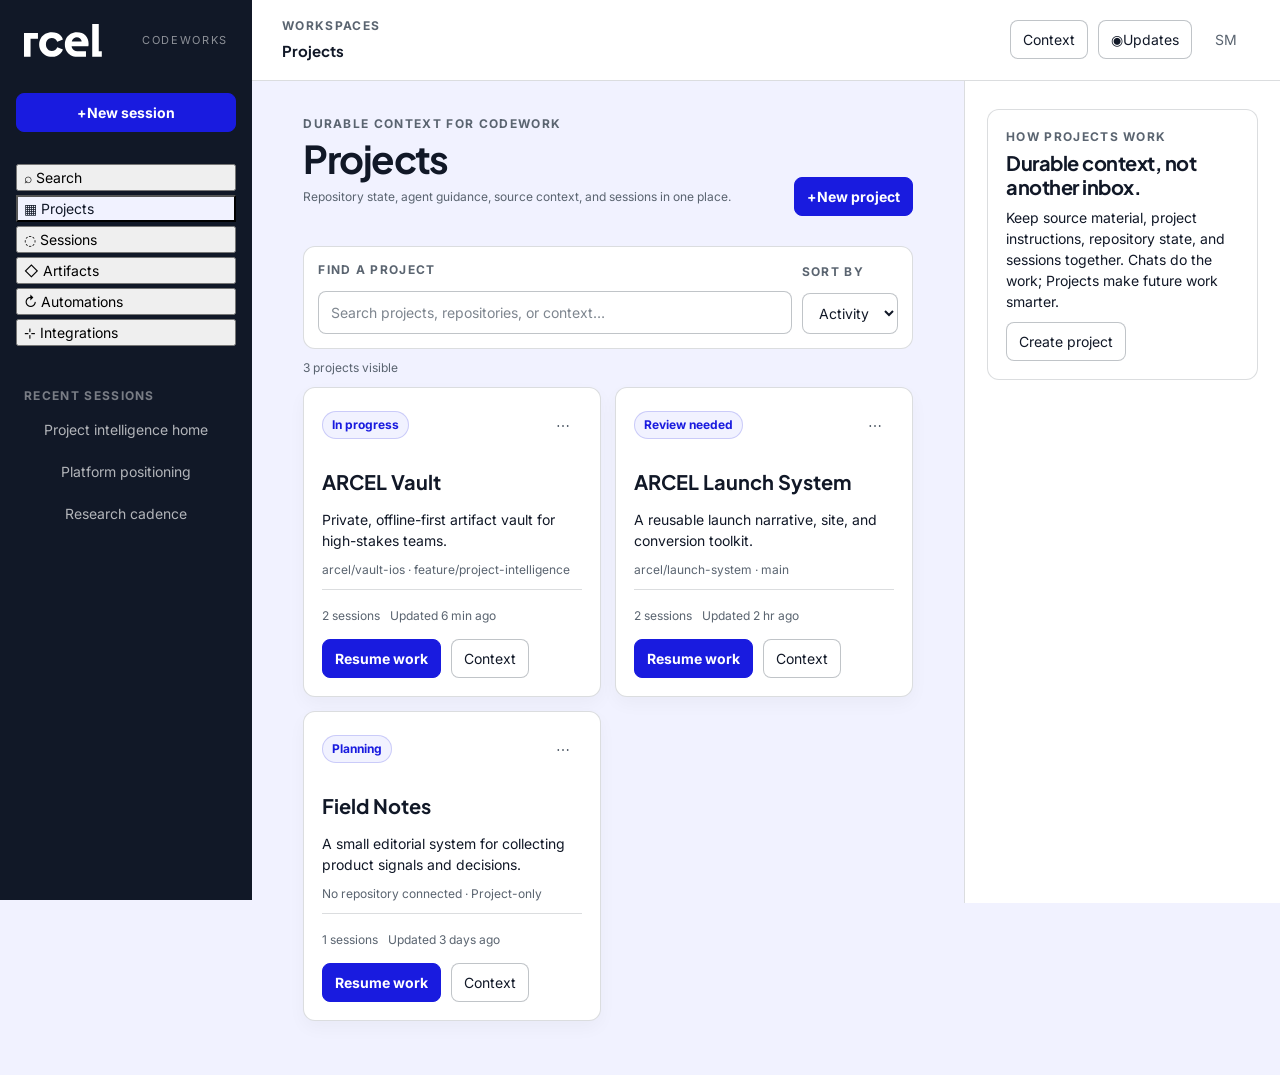
==== index.html @ c52055d6 "Build ARCEL Codeworks workspace prototype" ====
<!doctype html>
<html lang="en">
  <head>
    <meta charset="UTF-8" />
    <meta name="viewport" content="width=device-width, initial-scale=1.0" />
    <meta name="theme-color" content="#F1F2FF" />
    <title>ARCEL Codeworks</title>
    <link rel="stylesheet" href="./styles.css" />
  </head>
  <body>
    <main id="app"></main>
    <script src="./app.js"></script>
  </body>
</html>
---- styles.css ----
@font-face {
  font-family: "Plus Jakarta Sans";
  src: url("./assets/PlusJakartaSans-Variable.ttf") format("truetype");
  font-style: normal;
  font-weight: 200 800;
  font-display: swap;
}

@font-face {
  font-family: Inter;
  src: url("./assets/Inter-Variable.ttf") format("truetype");
  font-style: normal;
  font-weight: 100 900;
  font-display: swap;
}

:root {
  --indigo: #191BDF;
  --ink: #111827;
  --slate: #5A6470;
  --wash: #F1F2FF;
  --white: #FFFFFF;
  --line: rgba(90, 100, 112, 0.22);
  --line-strong: rgba(90, 100, 112, 0.38);
  --radius-sm: 8px;
  --radius-md: 12px;
  --radius-lg: 16px;
  --sidebar-width: 252px;
  --rail-width: 316px;
}

* { box-sizing: border-box; }

html { min-width: 320px; background: var(--wash); }

body {
  margin: 0;
  min-width: 320px;
  background: var(--wash);
  color: var(--ink);
  font-family: Inter, sans-serif;
  font-size: 14px;
  line-height: 1.5;
  -webkit-font-smoothing: antialiased;
}

button, input, select, textarea { font: inherit; }
button { cursor: pointer; }
button:disabled { cursor: wait; opacity: 0.62; }
[hidden] { display: none !important; }

h1, h2, h3, strong { font-family: "Plus Jakarta Sans", sans-serif; }
h1, h2, h3, p { margin-top: 0; }
h1 { margin-bottom: 8px; font-size: clamp(28px, 3vw, 42px); line-height: 1.1; letter-spacing: -0.04em; }
h2 { margin-bottom: 8px; font-size: 20px; line-height: 1.2; letter-spacing: -0.025em; }
h3 { margin-bottom: 5px; font-size: 15px; line-height: 1.32; letter-spacing: -0.015em; }
p { margin-bottom: 10px; }

.app-shell {
  display: grid;
  grid-template-columns: var(--sidebar-width) minmax(0, 1fr);
  min-height: 100vh;
}

.sidebar {
  position: sticky;
  top: 0;
  align-self: start;
  height: 100vh;
  overflow-y: auto;
  padding: 22px 16px 20px;
  background: var(--ink);
  color: var(--white);
}

.brand-lockup { display: flex; align-items: center; justify-content: space-between; gap: 18px; padding: 2px 8px 22px; }
.arcel-wordmark { width: 78px; height: auto; filter: invert(1); }
.brand-lockup span { color: rgba(255, 255, 255, 0.52); font-size: 11px; letter-spacing: 0.15em; }
.sidebar .muted { color: rgba(255, 255, 255, 0.52); letter-spacing: 0.15em; }
.sidebar .primary { width: 100%; margin-bottom: 18px; }
.sidebar section { margin-top: 27px; }
.sidebar .eyebrow { color: rgba(255, 255, 255, 0.44); padding: 0 8px; }
.sidebar .plain-list { gap: 3px; }
.sidebar .plain-list .ghost { width: 100%; color: rgba(255, 255, 255, 0.68); border-color: transparent; }
.sidebar .plain-list .ghost:hover { color: var(--white); background: rgba(241, 242, 255, 0.1); }

.workspace {
  display: grid;
  grid-template-rows: auto 1fr;
  min-width: 0;
  min-height: 100vh;
  background: var(--wash);
}

.topbar {
  display: flex;
  align-items: center;
  justify-content: space-between;
  gap: 18px;
  min-height: 78px;
  padding: 17px 30px;
  border-bottom: 1px solid var(--line);
  background: var(--white);
}

.topbar strong { display: block; font-size: 15px; }
.topbar .row:last-child { flex-wrap: wrap; justify-content: flex-end; }

.workspace-grid {
  display: grid;
  grid-template-columns: minmax(0, 1fr) var(--rail-width);
  min-width: 0;
  align-items: start;
}

.page-main {
  min-width: 0;
  padding: 34px clamp(20px, 4vw, 54px) 54px;
}

.page-main > .split:first-child { margin-bottom: 30px; align-items: flex-end; }
.page-main > .split:first-child .muted { max-width: 570px; }

.stack { display: grid; gap: 14px; }
.row, .toolbar, .tablist, .meta-row, .nav-row { display: flex; gap: 10px; align-items: center; }
.split { display: flex; justify-content: space-between; gap: 18px; align-items: center; }
.grow { flex: 1; min-width: 0; }

.nav-list, .plain-list { margin: 0; padding: 0; list-style: none; }
.nav-list { display: grid; gap: 4px; }
.nav-list button { width: 100%; text-align: left; }
.nav-list button[aria-current="page"] { color: var(--ink); background: var(--wash); }

.toolbar {
  align-items: flex-end;
  margin-bottom: 10px;
  padding: 14px;
  border: 1px solid var(--line);
  border-radius: var(--radius-md);
  background: var(--white);
}
.toolbar label:first-child { min-width: 180px; }

.project-grid { display: grid; grid-template-columns: repeat(auto-fit, minmax(255px, 1fr)); gap: 14px; }
.project-card { display: flex; flex-direction: column; min-height: 260px; }
.project-card h2 { margin: 18px 0 8px; }
.project-card h2 .ghost { padding: 0; border: 0; color: var(--ink); font-family: "Plus Jakarta Sans", sans-serif; font-size: 20px; font-weight: 700; text-align: left; }
.project-card h2 .ghost:hover { color: var(--indigo); }
.project-card > .meta-row { margin-top: auto; padding: 17px 0 14px; border-top: 1px solid var(--line); color: var(--slate); font-size: 12px; }
.project-card > .row { align-items: stretch; }

.project-card, .context-card, .composer, .activity-item, .empty-state {
  padding: 18px;
  border: 1px solid var(--line);
  border-radius: var(--radius-md);
  background: var(--white);
  box-shadow: 0 7px 18px rgba(17, 24, 39, 0.035);
}

.activity-item { box-shadow: none; }
.activity-item > p:last-child { margin-bottom: 0; }
.empty-state { padding: 28px; }

.context-rail {
  position: sticky;
  top: 0;
  align-self: start;
  min-height: calc(100vh - 78px);
  padding: 28px 22px 38px;
  border-left: 1px solid var(--line);
  background: var(--white);
}
.context-rail > .split { margin-bottom: 22px; align-items: flex-start; }
.context-rail h2 { max-width: 220px; }
.context-card { box-shadow: none; }
.context-card p:last-child { margin-bottom: 0; }
.context-card strong { overflow-wrap: anywhere; }

.composer {
  position: sticky;
  bottom: 18px;
  z-index: 2;
  margin-top: 20px;
  padding: 18px;
  border-color: rgba(25, 27, 223, 0.24);
  box-shadow: 0 13px 28px rgba(17, 24, 39, 0.09);
}
.composer > .split:first-child { align-items: flex-start; }
.composer textarea { min-height: 92px; }
.composer .row:last-child { justify-content: space-between; align-items: flex-end; }
.composer .row:last-child > .row { flex-wrap: wrap; justify-content: flex-end; }

.tablist {
  gap: 4px;
  margin: 25px 0 18px;
  padding-bottom: 7px;
  border-bottom: 1px solid var(--line);
}
.tablist button { border: 0; border-bottom: 2px solid transparent; border-radius: 0; }
.tablist button[aria-selected="true"] { color: var(--indigo); border-bottom-color: var(--indigo); font-weight: 700; }

label { display: grid; gap: 7px; min-width: 0; }
fieldset { margin: 0; padding: 12px; border: 1px solid var(--line); border-radius: var(--radius-sm); }
fieldset label { display: flex; grid-template-columns: auto 1fr; }
input, select, textarea {
  width: 100%;
  color: var(--ink);
  padding: 10px 12px;
  border: 1px solid var(--line-strong);
  border-radius: var(--radius-sm);
  background: var(--white);
  outline: none;
}
textarea { resize: vertical; }
input::placeholder, textarea::placeholder { color: var(--slate); opacity: 0.78; }
input:focus, select:focus, textarea:focus { border-color: var(--indigo); box-shadow: 0 0 0 3px rgba(25, 27, 223, 0.14); }

.primary, .secondary, .ghost, .icon-button {
  display: inline-flex;
  align-items: center;
  justify-content: center;
  min-height: 38px;
  padding: 8px 12px;
  border-radius: var(--radius-sm);
  transition: border-color 160ms ease, background 160ms ease, color 160ms ease, transform 160ms ease;
}
.primary { color: var(--white); background: var(--indigo); border: 1px solid var(--indigo); font-weight: 700; }
.secondary { color: var(--ink); background: var(--white); border: 1px solid var(--line-strong); }
.ghost { color: var(--slate); background: transparent; border: 1px solid transparent; }
.icon-button { min-width: 38px; padding-inline: 9px; }
.primary:hover, .secondary:hover, .ghost:hover { transform: translateY(-1px); }
.secondary:hover { border-color: var(--indigo); color: var(--indigo); }
.ghost:hover { background: var(--wash); color: var(--ink); }
.primary:focus-visible, .secondary:focus-visible, .ghost:focus-visible, .tablist button:focus-visible, .nav-list button:focus-visible { outline: 3px solid rgba(25, 27, 223, 0.28); outline-offset: 2px; }

.eyebrow, .muted { color: var(--slate); font-size: 12px; }
.eyebrow { margin-bottom: 5px; font-weight: 700; letter-spacing: 0.11em; text-transform: uppercase; }
.status { display: inline-flex; width: fit-content; align-items: center; gap: 6px; padding: 4px 9px; border: 1px solid rgba(25, 27, 223, 0.18); border-radius: 999px; color: var(--indigo); background: var(--wash); font-size: 12px; font-weight: 700; }
.source-chip { display: inline-flex; max-width: 100%; margin: 3px 4px 0 0; padding: 4px 8px; overflow: hidden; border: 1px solid var(--line); border-radius: 999px; color: var(--slate); background: var(--wash); font-size: 12px; text-overflow: ellipsis; white-space: nowrap; }

.modal-backdrop { position: fixed; inset: 0; z-index: 10; display: grid; place-items: center; padding: 20px; background: rgba(17, 24, 39, 0.56); }
.modal { width: min(560px, 100%); max-height: min(720px, calc(100vh - 40px)); overflow-y: auto; padding: 24px; border: 1px solid var(--line); border-radius: var(--radius-lg); background: var(--white); box-shadow: 0 24px 60px rgba(17, 24, 39, 0.24); }
.modal .row { flex-wrap: wrap; }
.modal > .sidebar { position: static; width: 100%; height: auto; min-height: 0; padding: 0; background: var(--white); color: var(--ink); }
.modal > .sidebar .split { padding: 0 0 18px; }
.modal > .sidebar .muted, .modal > .sidebar .eyebrow { color: var(--slate); }
.modal > .sidebar .plain-list .ghost { color: var(--slate); }

.mobile-only { display: none; }

@media (max-width: 1120px) {
  :root { --rail-width: 286px; }
  .page-main { padding-inline: 28px; }
  .topbar { padding-inline: 24px; }
}

@media (max-width: 900px) {
  :root { --sidebar-width: 224px; }
  .workspace-grid { grid-template-columns: minmax(0, 1fr); }
  .context-rail { position: static; min-height: 0; border-top: 1px solid var(--line); border-left: 0; }
}

@media (max-width: 680px) {
  .app-shell { display: block; }
  .sidebar { display: none; }
  .mobile-only { display: inline-flex; }
  .topbar { min-height: 68px; padding: 12px 16px; }
  .topbar .row:last-child { gap: 4px; }
  .topbar .row:last-child .secondary { display: none; }
  .page-main { padding: 24px 16px 36px; }
  .page-main > .split:first-child, .composer .row:last-child { align-items: stretch; flex-direction: column; }
  .page-main > .split:first-child > .primary { width: 100%; }
  .toolbar { align-items: stretch; flex-direction: column; }
  .project-grid { grid-template-columns: 1fr; }
  .project-card { min-height: 0; }
  .composer { position: static; }
  .composer .row:last-child > .row { justify-content: stretch; }
  .composer .row:last-child > .row > * { flex: 1; }
  .composer .row:last-child > .row select { min-width: 0; }
  .context-rail { padding: 24px 16px 34px; }
  .tablist { overflow-x: auto; }
  .tablist button { flex: 0 0 auto; }
}
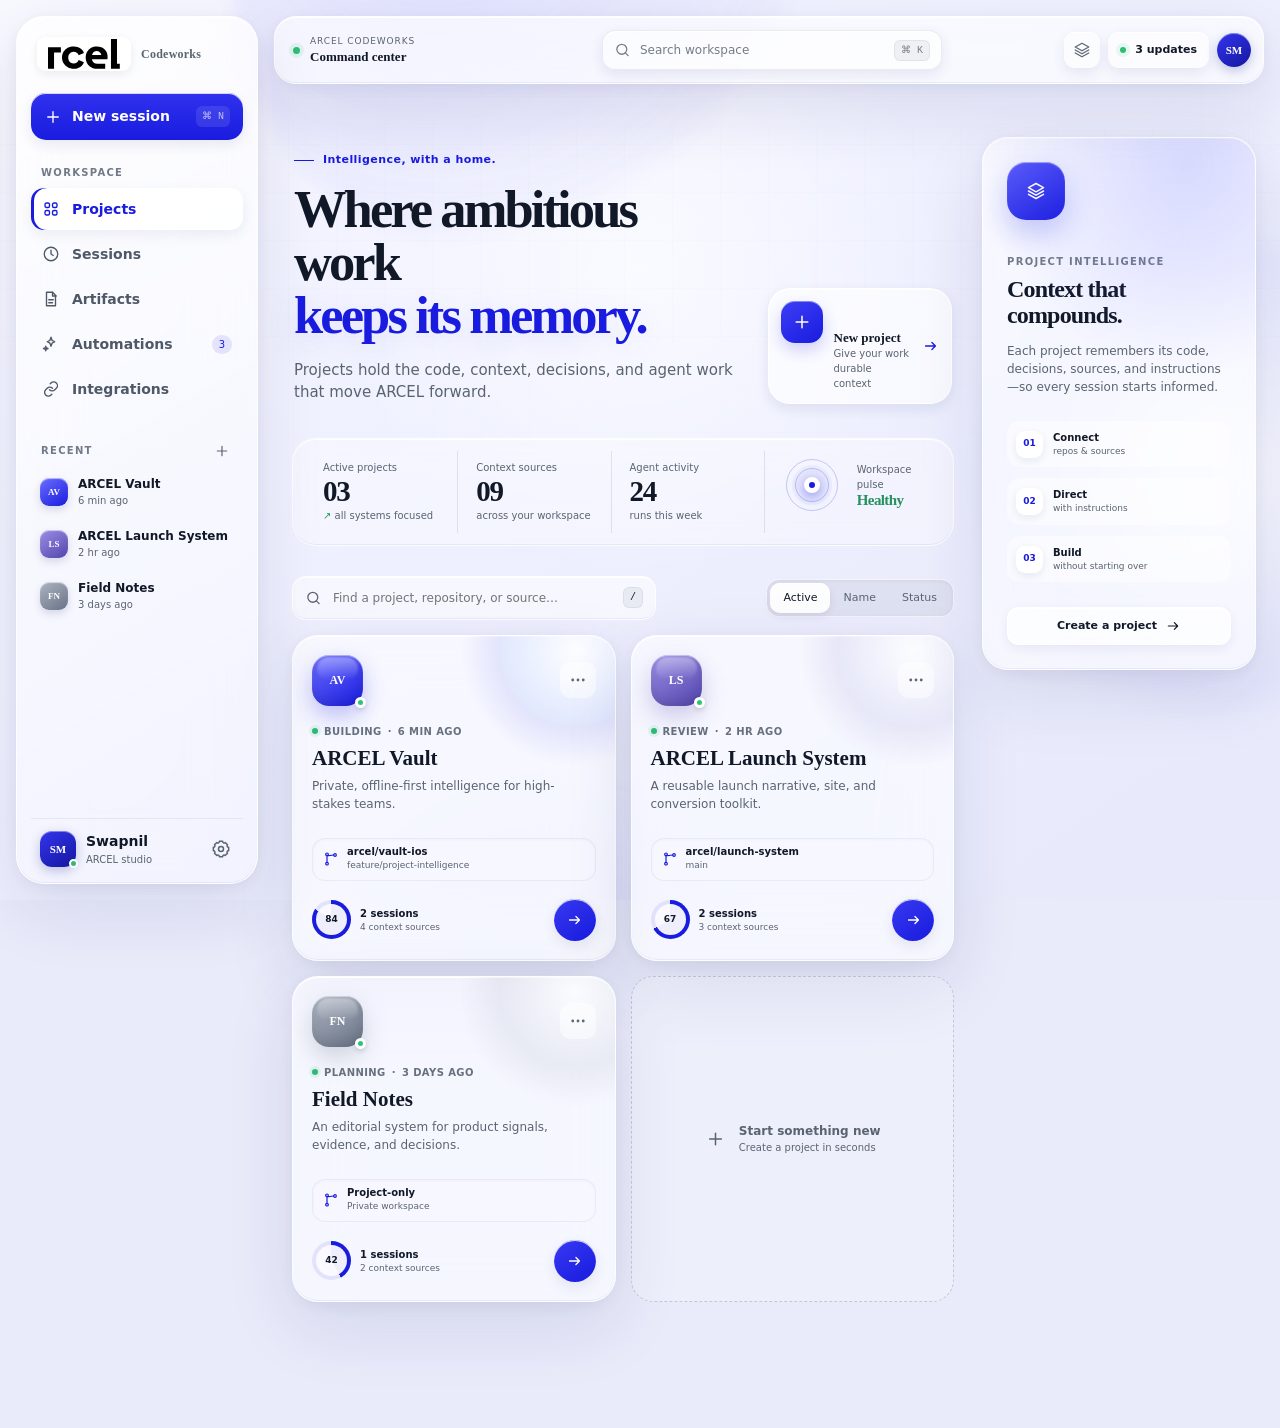
==== commit 19110d99: "Rebuild Codeworks as a spatial glass workspace" ====
--- a/index.html
+++ b/index.html
@@ -3,9 +3,12 @@
   <head>
     <meta charset="UTF-8" />
     <meta name="viewport" content="width=device-width, initial-scale=1.0" />
-    <meta name="theme-color" content="#F1F2FF" />
+    <meta name="theme-color" content="#EEF0FF" />
+    <meta name="description" content="ARCEL Codeworks — an intelligent project workspace for durable context, agent sessions, and code." />
+    <meta name="color-scheme" content="light" />
     <title>ARCEL Codeworks</title>
     <link rel="stylesheet" href="./styles.css" />
+    <link rel="icon" href="./assets/arcel-wordmark.svg" type="image/svg+xml" />
   </head>
   <body>
     <main id="app"></main>
--- a/styles.css
+++ b/styles.css
@@ -1,283 +1,17 @@
-@font-face {
-  font-family: "Plus Jakarta Sans";
-  src: url("./assets/PlusJakartaSans-Variable.ttf") format("truetype");
-  font-style: normal;
-  font-weight: 200 800;
-  font-display: swap;
-}
-
-@font-face {
-  font-family: Inter;
-  src: url("./assets/Inter-Variable.ttf") format("truetype");
-  font-style: normal;
-  font-weight: 100 900;
-  font-display: swap;
-}
-
-:root {
-  --indigo: #191BDF;
-  --ink: #111827;
-  --slate: #5A6470;
-  --wash: #F1F2FF;
-  --white: #FFFFFF;
-  --line: rgba(90, 100, 112, 0.22);
-  --line-strong: rgba(90, 100, 112, 0.38);
-  --radius-sm: 8px;
-  --radius-md: 12px;
-  --radius-lg: 16px;
-  --sidebar-width: 252px;
-  --rail-width: 316px;
-}
-
-* { box-sizing: border-box; }
-
-html { min-width: 320px; background: var(--wash); }
-
-body {
-  margin: 0;
-  min-width: 320px;
-  background: var(--wash);
-  color: var(--ink);
-  font-family: Inter, sans-serif;
-  font-size: 14px;
-  line-height: 1.5;
-  -webkit-font-smoothing: antialiased;
-}
-
-button, input, select, textarea { font: inherit; }
-button { cursor: pointer; }
-button:disabled { cursor: wait; opacity: 0.62; }
-[hidden] { display: none !important; }
-
-h1, h2, h3, strong { font-family: "Plus Jakarta Sans", sans-serif; }
-h1, h2, h3, p { margin-top: 0; }
-h1 { margin-bottom: 8px; font-size: clamp(28px, 3vw, 42px); line-height: 1.1; letter-spacing: -0.04em; }
-h2 { margin-bottom: 8px; font-size: 20px; line-height: 1.2; letter-spacing: -0.025em; }
-h3 { margin-bottom: 5px; font-size: 15px; line-height: 1.32; letter-spacing: -0.015em; }
-p { margin-bottom: 10px; }
-
-.app-shell {
-  display: grid;
-  grid-template-columns: var(--sidebar-width) minmax(0, 1fr);
-  min-height: 100vh;
-}
-
-.sidebar {
-  position: sticky;
-  top: 0;
-  align-self: start;
-  height: 100vh;
-  overflow-y: auto;
-  padding: 22px 16px 20px;
-  background: var(--ink);
-  color: var(--white);
-}
-
-.brand-lockup { display: flex; align-items: center; justify-content: space-between; gap: 18px; padding: 2px 8px 22px; }
-.arcel-wordmark { width: 78px; height: auto; filter: invert(1); }
-.brand-lockup span { color: rgba(255, 255, 255, 0.52); font-size: 11px; letter-spacing: 0.15em; }
-.sidebar .muted { color: rgba(255, 255, 255, 0.52); letter-spacing: 0.15em; }
-.sidebar .primary { width: 100%; margin-bottom: 18px; }
-.sidebar section { margin-top: 27px; }
-.sidebar .eyebrow { color: rgba(255, 255, 255, 0.44); padding: 0 8px; }
-.sidebar .plain-list { gap: 3px; }
-.sidebar .plain-list .ghost { width: 100%; color: rgba(255, 255, 255, 0.68); border-color: transparent; }
-.sidebar .plain-list .ghost:hover { color: var(--white); background: rgba(241, 242, 255, 0.1); }
-
-.workspace {
-  display: grid;
-  grid-template-rows: auto 1fr;
-  min-width: 0;
-  min-height: 100vh;
-  background: var(--wash);
-}
-
-.topbar {
-  display: flex;
-  align-items: center;
-  justify-content: space-between;
-  gap: 18px;
-  min-height: 78px;
-  padding: 17px 30px;
-  border-bottom: 1px solid var(--line);
-  background: var(--white);
-}
-
-.topbar strong { display: block; font-size: 15px; }
-.topbar .row:last-child { flex-wrap: wrap; justify-content: flex-end; }
-
-.workspace-grid {
-  display: grid;
-  grid-template-columns: minmax(0, 1fr) var(--rail-width);
-  min-width: 0;
-  align-items: start;
-}
-
-.page-main {
-  min-width: 0;
-  padding: 34px clamp(20px, 4vw, 54px) 54px;
-}
-
-.page-main > .split:first-child { margin-bottom: 30px; align-items: flex-end; }
-.page-main > .split:first-child .muted { max-width: 570px; }
-
-.stack { display: grid; gap: 14px; }
-.row, .toolbar, .tablist, .meta-row, .nav-row { display: flex; gap: 10px; align-items: center; }
-.split { display: flex; justify-content: space-between; gap: 18px; align-items: center; }
-.grow { flex: 1; min-width: 0; }
-
-.nav-list, .plain-list { margin: 0; padding: 0; list-style: none; }
-.nav-list { display: grid; gap: 4px; }
-.nav-list button { width: 100%; text-align: left; }
-.nav-list button[aria-current="page"] { color: var(--ink); background: var(--wash); }
-
-.toolbar {
-  align-items: flex-end;
-  margin-bottom: 10px;
-  padding: 14px;
-  border: 1px solid var(--line);
-  border-radius: var(--radius-md);
-  background: var(--white);
-}
-.toolbar label:first-child { min-width: 180px; }
-
-.project-grid { display: grid; grid-template-columns: repeat(auto-fit, minmax(255px, 1fr)); gap: 14px; }
-.project-card { display: flex; flex-direction: column; min-height: 260px; }
-.project-card h2 { margin: 18px 0 8px; }
-.project-card h2 .ghost { padding: 0; border: 0; color: var(--ink); font-family: "Plus Jakarta Sans", sans-serif; font-size: 20px; font-weight: 700; text-align: left; }
-.project-card h2 .ghost:hover { color: var(--indigo); }
-.project-card > .meta-row { margin-top: auto; padding: 17px 0 14px; border-top: 1px solid var(--line); color: var(--slate); font-size: 12px; }
-.project-card > .row { align-items: stretch; }
-
-.project-card, .context-card, .composer, .activity-item, .empty-state {
-  padding: 18px;
-  border: 1px solid var(--line);
-  border-radius: var(--radius-md);
-  background: var(--white);
-  box-shadow: 0 7px 18px rgba(17, 24, 39, 0.035);
-}
-
-.activity-item { box-shadow: none; }
-.activity-item > p:last-child { margin-bottom: 0; }
-.empty-state { padding: 28px; }
-
-.context-rail {
-  position: sticky;
-  top: 0;
-  align-self: start;
-  min-height: calc(100vh - 78px);
-  padding: 28px 22px 38px;
-  border-left: 1px solid var(--line);
-  background: var(--white);
-}
-.context-rail > .split { margin-bottom: 22px; align-items: flex-start; }
-.context-rail h2 { max-width: 220px; }
-.context-card { box-shadow: none; }
-.context-card p:last-child { margin-bottom: 0; }
-.context-card strong { overflow-wrap: anywhere; }
-
-.composer {
-  position: sticky;
-  bottom: 18px;
-  z-index: 2;
-  margin-top: 20px;
-  padding: 18px;
-  border-color: rgba(25, 27, 223, 0.24);
-  box-shadow: 0 13px 28px rgba(17, 24, 39, 0.09);
-}
-.composer > .split:first-child { align-items: flex-start; }
-.composer textarea { min-height: 92px; }
-.composer .row:last-child { justify-content: space-between; align-items: flex-end; }
-.composer .row:last-child > .row { flex-wrap: wrap; justify-content: flex-end; }
-
-.tablist {
-  gap: 4px;
-  margin: 25px 0 18px;
-  padding-bottom: 7px;
-  border-bottom: 1px solid var(--line);
-}
-.tablist button { border: 0; border-bottom: 2px solid transparent; border-radius: 0; }
-.tablist button[aria-selected="true"] { color: var(--indigo); border-bottom-color: var(--indigo); font-weight: 700; }
-
-label { display: grid; gap: 7px; min-width: 0; }
-fieldset { margin: 0; padding: 12px; border: 1px solid var(--line); border-radius: var(--radius-sm); }
-fieldset label { display: flex; grid-template-columns: auto 1fr; }
-input, select, textarea {
-  width: 100%;
-  color: var(--ink);
-  padding: 10px 12px;
-  border: 1px solid var(--line-strong);
-  border-radius: var(--radius-sm);
-  background: var(--white);
-  outline: none;
-}
-textarea { resize: vertical; }
-input::placeholder, textarea::placeholder { color: var(--slate); opacity: 0.78; }
-input:focus, select:focus, textarea:focus { border-color: var(--indigo); box-shadow: 0 0 0 3px rgba(25, 27, 223, 0.14); }
-
-.primary, .secondary, .ghost, .icon-button {
-  display: inline-flex;
-  align-items: center;
-  justify-content: center;
-  min-height: 38px;
-  padding: 8px 12px;
-  border-radius: var(--radius-sm);
-  transition: border-color 160ms ease, background 160ms ease, color 160ms ease, transform 160ms ease;
-}
-.primary { color: var(--white); background: var(--indigo); border: 1px solid var(--indigo); font-weight: 700; }
-.secondary { color: var(--ink); background: var(--white); border: 1px solid var(--line-strong); }
-.ghost { color: var(--slate); background: transparent; border: 1px solid transparent; }
-.icon-button { min-width: 38px; padding-inline: 9px; }
-.primary:hover, .secondary:hover, .ghost:hover { transform: translateY(-1px); }
-.secondary:hover { border-color: var(--indigo); color: var(--indigo); }
-.ghost:hover { background: var(--wash); color: var(--ink); }
-.primary:focus-visible, .secondary:focus-visible, .ghost:focus-visible, .tablist button:focus-visible, .nav-list button:focus-visible { outline: 3px solid rgba(25, 27, 223, 0.28); outline-offset: 2px; }
-
-.eyebrow, .muted { color: var(--slate); font-size: 12px; }
-.eyebrow { margin-bottom: 5px; font-weight: 700; letter-spacing: 0.11em; text-transform: uppercase; }
-.status { display: inline-flex; width: fit-content; align-items: center; gap: 6px; padding: 4px 9px; border: 1px solid rgba(25, 27, 223, 0.18); border-radius: 999px; color: var(--indigo); background: var(--wash); font-size: 12px; font-weight: 700; }
-.source-chip { display: inline-flex; max-width: 100%; margin: 3px 4px 0 0; padding: 4px 8px; overflow: hidden; border: 1px solid var(--line); border-radius: 999px; color: var(--slate); background: var(--wash); font-size: 12px; text-overflow: ellipsis; white-space: nowrap; }
-
-.modal-backdrop { position: fixed; inset: 0; z-index: 10; display: grid; place-items: center; padding: 20px; background: rgba(17, 24, 39, 0.56); }
-.modal { width: min(560px, 100%); max-height: min(720px, calc(100vh - 40px)); overflow-y: auto; padding: 24px; border: 1px solid var(--line); border-radius: var(--radius-lg); background: var(--white); box-shadow: 0 24px 60px rgba(17, 24, 39, 0.24); }
-.modal .row { flex-wrap: wrap; }
-.modal > .sidebar { position: static; width: 100%; height: auto; min-height: 0; padding: 0; background: var(--white); color: var(--ink); }
-.modal > .sidebar .split { padding: 0 0 18px; }
-.modal > .sidebar .muted, .modal > .sidebar .eyebrow { color: var(--slate); }
-.modal > .sidebar .plain-list .ghost { color: var(--slate); }
-
-.mobile-only { display: none; }
-
-@media (max-width: 1120px) {
-  :root { --rail-width: 286px; }
-  .page-main { padding-inline: 28px; }
-  .topbar { padding-inline: 24px; }
-}
-
-@media (max-width: 900px) {
-  :root { --sidebar-width: 224px; }
-  .workspace-grid { grid-template-columns: minmax(0, 1fr); }
-  .context-rail { position: static; min-height: 0; border-top: 1px solid var(--line); border-left: 0; }
-}
-
-@media (max-width: 680px) {
-  .app-shell { display: block; }
-  .sidebar { display: none; }
-  .mobile-only { display: inline-flex; }
-  .topbar { min-height: 68px; padding: 12px 16px; }
-  .topbar .row:last-child { gap: 4px; }
-  .topbar .row:last-child .secondary { display: none; }
-  .page-main { padding: 24px 16px 36px; }
-  .page-main > .split:first-child, .composer .row:last-child { align-items: stretch; flex-direction: column; }
-  .page-main > .split:first-child > .primary { width: 100%; }
-  .toolbar { align-items: stretch; flex-direction: column; }
-  .project-grid { grid-template-columns: 1fr; }
-  .project-card { min-height: 0; }
-  .composer { position: static; }
-  .composer .row:last-child > .row { justify-content: stretch; }
-  .composer .row:last-child > .row > * { flex: 1; }
-  .composer .row:last-child > .row select { min-width: 0; }
-  .context-rail { padding: 24px 16px 34px; }
-  .tablist { overflow-x: auto; }
-  .tablist button { flex: 0 0 auto; }
-}
+@font-face{font-family:Inter;src:url('./assets/fonts/Inter-Variable.woff2')}@font-face{font-family:Jakarta;src:url('./assets/fonts/PlusJakartaSans-Variable.woff2')}
+:root{--blue:#191bdf;--blue-2:#4547f4;--ink:#111827;--muted:#5a6470;--pale:#f1f2ff;--white:#fff;--line:rgba(25,27,80,.1);--glass:rgba(255,255,255,.58);--glass-strong:rgba(255,255,255,.78);--shadow:0 24px 70px rgba(25,27,95,.11),0 4px 18px rgba(25,27,95,.06);--inner:inset 0 1px 0 rgba(255,255,255,.95),inset 0 -1px 0 rgba(25,27,80,.06);--spring:cubic-bezier(.2,.8,.2,1);--px:50vw;--py:30vh}
+*{box-sizing:border-box}html{min-height:100%;background:#e9ebfb}body{margin:0;min-width:320px;min-height:100vh;color:var(--ink);font:14px/1.5 Inter,system-ui,sans-serif;overflow-x:hidden}button,input,textarea,select{font:inherit;color:inherit}button{border:0;cursor:pointer}button:focus-visible,input:focus-visible,textarea:focus-visible,select:focus-visible{outline:3px solid rgba(25,27,223,.25);outline-offset:2px}.icon{width:20px;height:20px;display:block;flex:none}.ambient{position:fixed;inset:0;z-index:-2;overflow:hidden;background:linear-gradient(145deg,#f8f8ff 0%,#eef0ff 46%,#e7e9fb 100%)}.ambient:before{content:"";position:absolute;inset:0;background:radial-gradient(500px circle at var(--px) var(--py),rgba(255,255,255,.9),transparent 62%);opacity:.75}.ambient>i{position:absolute;border-radius:50%;filter:blur(8px);opacity:.72;animation:drift 18s ease-in-out infinite}.ambient>i:nth-child(1){width:46vw;height:46vw;background:radial-gradient(circle at 35% 30%,rgba(111,114,255,.24),rgba(25,27,223,.04) 64%,transparent 70%);left:18vw;top:-25vw}.ambient>i:nth-child(2){width:40vw;height:40vw;background:radial-gradient(circle,rgba(255,255,255,.95),rgba(193,198,255,.2) 60%,transparent 70%);right:-15vw;top:24vh;animation-delay:-7s}.ambient>i:nth-child(3){width:38vw;height:38vw;background:radial-gradient(circle,rgba(121,127,255,.16),transparent 68%);left:23vw;bottom:-26vw;animation-delay:-12s}.ambient>span{position:absolute;inset:0;opacity:.32;background-image:linear-gradient(rgba(25,27,80,.035) 1px,transparent 1px),linear-gradient(90deg,rgba(25,27,80,.035) 1px,transparent 1px);background-size:48px 48px;mask-image:linear-gradient(to bottom,transparent,black 20%,transparent 85%)}
+.glass{background:var(--glass);border:1px solid rgba(255,255,255,.72);box-shadow:var(--shadow),var(--inner);backdrop-filter:blur(30px) saturate(155%);-webkit-backdrop-filter:blur(30px) saturate(155%)}.app-shell{display:grid;grid-template-columns:242px minmax(0,1fr);gap:16px;min-height:100vh;padding:16px}.sidebar{position:sticky;top:16px;height:calc(100vh - 32px);z-index:20;border-radius:28px;padding:20px 14px 14px;display:flex;flex-direction:column;overflow:hidden}.sidebar:before{content:"";position:absolute;inset:0;background:linear-gradient(150deg,rgba(255,255,255,.5),transparent 35%,rgba(25,27,223,.025));pointer-events:none}.brand-lockup{position:relative;display:flex;align-items:center;gap:10px;padding:0 6px 22px}.brand-plate{width:94px;height:34px;border-radius:9px;background:#fff;display:grid;place-items:center;box-shadow:0 3px 10px rgba(17,24,39,.08),inset 0 1px 0 #fff}.brand-plate img{width:72px;display:block}.brand-lockup>span:last-child{font:600 12px Jakarta;letter-spacing:.02em;color:var(--muted)}.tactile{box-shadow:inset 0 1px 0 rgba(255,255,255,.8),0 5px 14px rgba(25,27,100,.09);transition:transform .25s var(--spring),box-shadow .25s,background .25s}.tactile:hover{transform:translateY(-2px);box-shadow:inset 0 1px 0 #fff,0 10px 24px rgba(25,27,100,.14)}.tactile:active{transform:translateY(1px) scale(.985);box-shadow:inset 0 2px 5px rgba(25,27,100,.12)}.new-session{position:relative;width:100%;height:47px;border-radius:15px;background:linear-gradient(180deg,#3032ee,#191bdf);color:white;display:flex;align-items:center;padding:0 13px;gap:10px;text-align:left}.new-session .icon{width:18px}.new-session span{font-weight:650;flex:1}.new-session kbd{font-size:10px;color:rgba(255,255,255,.7);background:rgba(255,255,255,.1);padding:3px 6px;border-radius:6px}.eyebrow{font-size:10px;line-height:1.2;font-weight:750;letter-spacing:.13em;text-transform:uppercase;color:#727a88;margin:0}.sidebar nav{position:relative;margin-top:27px}.sidebar nav>.eyebrow,.section-label{padding:0 10px}.nav-list{list-style:none;margin:9px 0 0;padding:0;display:grid;gap:3px}.nav-list button{width:100%;height:42px;border-radius:13px;background:transparent;display:flex;align-items:center;gap:12px;padding:0 11px;color:#4e5867;text-align:left;transition:.22s var(--spring)}.nav-list button:hover{color:var(--ink);background:rgba(255,255,255,.55);transform:translateX(2px)}.nav-list button.active{color:var(--blue);background:rgba(255,255,255,.82);box-shadow:0 5px 14px rgba(25,27,100,.07),inset 3px 0 0 var(--blue)}.nav-list .icon{width:18px}.nav-list span{flex:1;font-weight:560}.nav-badge{font-style:normal;font-size:10px;background:rgba(25,27,223,.1);color:var(--blue);border-radius:99px;padding:2px 7px}.recent{position:relative;margin-top:28px}.section-label{display:flex;align-items:center;justify-content:space-between}.section-label button,.sidebar-footer>button{padding:3px;background:none;color:var(--muted)}.section-label .icon{width:16px}.recent-row{display:flex;width:100%;align-items:center;gap:10px;background:none;text-align:left;padding:8px 9px;border-radius:13px;margin-top:3px;transition:.2s}.recent-row:hover{background:rgba(255,255,255,.5)}.recent-row>span:nth-child(2){min-width:0;display:grid;flex:1}.recent-row strong{font-size:12px;white-space:nowrap;overflow:hidden;text-overflow:ellipsis}.recent-row small,.sidebar-footer small{color:var(--muted);font-size:10px}.mini-orb{width:28px;height:28px;border-radius:9px;display:grid!important;place-items:center;flex:none;color:white;font:700 9px Jakarta;box-shadow:inset 0 1px 1px rgba(255,255,255,.6),0 4px 8px rgba(25,27,100,.15)}.tone-blue{--tone:#191bdf;--tone2:#6c6eff}.tone-violet{--tone:#5245ad;--tone2:#9b8ee6}.tone-silver{--tone:#697386;--tone2:#adb4c2}.mini-orb{background:linear-gradient(145deg,var(--tone2),var(--tone))}.sidebar-footer{position:relative;margin-top:auto;padding:12px 9px 2px;border-top:1px solid rgba(25,27,80,.07);display:grid;grid-template-columns:auto 1fr auto;gap:10px;align-items:center}.sidebar-footer>div:nth-child(2){display:grid}.avatar{width:36px;height:36px;border-radius:12px;color:white;background:linear-gradient(145deg,#3335ed,#15169f);display:grid;place-items:center;font:700 11px Jakarta;box-shadow:inset 0 1px 0 rgba(255,255,255,.4),0 4px 12px rgba(25,27,140,.25);position:relative}.avatar>span{position:absolute;width:9px;height:9px;border:2px solid white;border-radius:50%;background:#35b873;right:-2px;bottom:-1px}.avatar.compact{width:34px;height:34px;border-radius:50%}
+.workspace{min-width:0}.topbar{height:68px;border-radius:22px;display:grid;grid-template-columns:1fr minmax(220px,340px) 1fr;align-items:center;padding:8px 12px 8px 18px;position:sticky;top:16px;z-index:15}.crumb{display:flex;align-items:center;gap:10px}.crumb>div{display:grid}.crumb small{font-size:9px;color:var(--muted);letter-spacing:.1em}.crumb strong{font:650 13px Jakarta}.live-orb{width:7px;height:7px;border-radius:50%;background:#2ebd73;box-shadow:0 0 0 4px rgba(46,189,115,.1);display:inline-block;animation:breathe 2.2s ease-in-out infinite}.command-search{height:40px;border-radius:13px;border:1px solid rgba(25,27,80,.08);background:rgba(255,255,255,.56);display:flex;align-items:center;gap:9px;padding:0 11px;color:#747c89}.command-search span{flex:1;text-align:left;font-size:12px}.command-search .icon{width:17px}.command-search kbd,.search-field kbd,.command-modal kbd{font-size:10px;background:rgba(17,24,39,.055);border:1px solid rgba(17,24,39,.06);border-radius:6px;padding:2px 6px}.top-actions{justify-self:end;display:flex;align-items:center;gap:8px}.icon-btn{width:36px;height:36px;border-radius:11px;background:rgba(255,255,255,.52);display:grid;place-items:center;color:#5f6875;transition:.2s}.icon-btn:hover{background:white;color:var(--blue)}.icon-btn .icon{width:18px}.updates{height:36px;border-radius:11px;background:rgba(255,255,255,.52);padding:0 12px;display:flex;gap:9px;align-items:center;font-size:11px;font-weight:600}.updates .live-orb{width:6px;height:6px}.mobile-menu{display:none;background:none;padding:0}.mobile-menu .icon{width:19px}
+.workspace-grid{display:grid;grid-template-columns:minmax(0,1fr) 282px;gap:18px;max-width:1500px;margin:0 auto}.page-main{min-width:0;padding:52px 10px 110px 18px}.hero{display:flex;justify-content:space-between;align-items:flex-end;gap:30px;padding:10px 2px 34px}.hero-kicker{display:inline-flex;align-items:center;gap:9px;font-size:11px;font-weight:650;color:var(--blue);letter-spacing:.04em}.hero-kicker i{width:20px;height:1px;background:var(--blue)}h1,h2,h3,p{margin-top:0}.hero h1{font:650 clamp(36px,4.1vw,64px)/1.01 Jakarta;margin:14px 0 17px;letter-spacing:-.055em}.hero h1 em{font-style:normal;color:var(--blue);text-shadow:0 8px 35px rgba(25,27,223,.13)}.hero>div>p{max-width:610px;color:var(--muted);font-size:15px;margin:0}.hero-action{width:244px;min-height:84px;border-radius:22px;background:rgba(255,255,255,.64);border:1px solid rgba(255,255,255,.9);display:grid;grid-template-columns:42px 1fr auto;grid-template-rows:1fr 1fr;gap:0 11px;padding:12px;text-align:left}.hero-action>span{grid-row:1/3;width:42px;height:42px;border-radius:14px;display:grid;place-items:center;background:linear-gradient(145deg,#3d3ff5,var(--blue));color:white;box-shadow:inset 0 1px 0 rgba(255,255,255,.4),0 7px 16px rgba(25,27,223,.2)}.hero-action strong{align-self:end;font:650 13px Jakarta}.hero-action small{color:var(--muted);font-size:10px}.hero-action>.arrow{grid-column:3;grid-row:1/3;align-self:center;width:17px;color:var(--blue)}.metrics{height:108px;border:1px solid rgba(255,255,255,.72);border-radius:24px;background:rgba(255,255,255,.32);box-shadow:var(--inner);display:grid;grid-template-columns:repeat(3,1fr) 1.15fr;padding:12px;margin-bottom:30px;backdrop-filter:blur(16px)}.metrics>div{padding:5px 18px;display:grid;align-content:center;border-right:1px solid var(--line)}.metrics>div>span,.metrics small{font-size:10px;color:var(--muted)}.metrics>div>strong{font:650 29px Jakarta;letter-spacing:-.04em}.metrics .up{font-style:normal;color:#1c9e62}.metrics .pulse-card{border:0;grid-template-columns:62px 1fr;grid-template-rows:1fr 1fr;column-gap:12px}.pulse-visual{grid-row:1/3;width:58px;height:58px;border-radius:50%;position:relative;display:grid;place-items:center;background:radial-gradient(circle,#fff 9%,rgba(25,27,223,.12) 11%,rgba(25,27,223,.04) 48%,transparent 50%)}.pulse-visual i{position:absolute;border:1px solid rgba(25,27,223,.22);border-radius:50%;animation:pulse 3s ease-out infinite}.pulse-visual i:nth-child(1){width:16px;height:16px;background:var(--blue);border:5px solid white;box-shadow:0 4px 12px rgba(25,27,223,.35)}.pulse-visual i:nth-child(2){width:34px;height:34px;animation-delay:.5s}.pulse-visual i:nth-child(3){width:52px;height:52px;animation-delay:1s}.pulse-card small{align-self:end}.pulse-card strong{align-self:start!important;font-size:15px!important;color:#23915d}.project-controls{display:flex;align-items:center;justify-content:space-between;margin-bottom:15px}.search-field{width:min(480px,55%);height:44px;border-radius:14px;border:1px solid rgba(255,255,255,.8);background:rgba(255,255,255,.52);display:flex;align-items:center;gap:9px;padding:0 12px;box-shadow:var(--inner)}.search-field .icon{width:17px;color:var(--muted)}.search-field input{border:0;outline:0;background:transparent;width:100%;font-size:12px}.segmented,.mode-switch{background:rgba(17,24,39,.055);border:1px solid rgba(255,255,255,.65);border-radius:13px;padding:3px;display:flex;box-shadow:inset 0 1px 4px rgba(25,27,80,.06)}.segmented button,.mode-switch button{background:transparent;border-radius:10px;padding:7px 13px;color:var(--muted);font-size:11px;transition:.2s}.segmented button.selected,.mode-switch button.active{background:rgba(255,255,255,.9);color:var(--ink);box-shadow:0 3px 9px rgba(25,27,80,.09),inset 0 1px 0 white}.project-grid{display:grid;grid-template-columns:repeat(2,minmax(0,1fr));gap:15px;perspective:1200px}.project-card{min-height:326px;border-radius:26px;padding:19px;display:flex;flex-direction:column;gap:18px;position:relative;overflow:hidden;transform-style:preserve-3d;transition:transform .35s var(--spring),box-shadow .35s,border-color .35s}.project-card:before{content:"";position:absolute;width:240px;height:240px;border-radius:50%;right:-80px;top:-105px;background:radial-gradient(circle,rgba(255,255,255,.65),color-mix(in srgb,var(--tone) 9%,transparent) 45%,transparent 68%)}.project-card:hover{border-color:rgba(255,255,255,.98);box-shadow:0 30px 80px rgba(25,27,95,.16),0 7px 20px rgba(25,27,95,.08),var(--inner)}.project-card.tilting{transform:rotateX(var(--rx)) rotateY(var(--ry)) translateY(-3px)}.card-shine{position:absolute;inset:0;background:radial-gradient(240px circle at var(--mx,50%) var(--my,0%),rgba(255,255,255,.62),transparent 70%);opacity:0;transition:opacity .25s;pointer-events:none}.project-card:hover .card-shine{opacity:1}.card-top,.card-bottom{position:relative;display:flex;align-items:center;justify-content:space-between}.project-orb{width:51px;height:51px;border-radius:17px;display:grid;place-items:center;position:relative;background:linear-gradient(145deg,var(--tone2),var(--tone));color:white;font:700 12px Jakarta;box-shadow:inset 0 1px 1px rgba(255,255,255,.55),inset 0 -5px 12px rgba(0,0,0,.09),0 10px 24px color-mix(in srgb,var(--tone) 28%,transparent)}.project-orb:before{content:"";position:absolute;inset:2px 5px auto;height:45%;border-radius:13px;background:linear-gradient(rgba(255,255,255,.38),transparent);filter:blur(1px)}.project-orb span{position:relative}.project-orb i{position:absolute;width:11px;height:11px;border-radius:50%;background:#2dc47a;border:3px solid white;right:-3px;bottom:-2px;box-shadow:0 2px 5px rgba(0,0,0,.15)}.status-line{font-size:10px;font-weight:650;color:#66707e;display:flex;gap:6px;align-items:center;text-transform:uppercase;letter-spacing:.04em}.status-dot{width:6px;height:6px;border-radius:50%;background:#2dbb76;box-shadow:0 0 0 3px rgba(45,187,118,.1)}.project-card h2{font:650 21px Jakarta;margin:7px 0 6px;letter-spacing:-.025em}.project-card h2 button{background:none;padding:0;text-align:left}.project-card p{font-size:12px;color:var(--muted);margin:0;max-width:92%}.repo-pill{position:relative;margin-top:auto;height:43px;border-radius:13px;background:rgba(247,248,255,.66);border:1px solid rgba(25,27,80,.06);display:grid;grid-template-columns:auto 1fr;grid-template-rows:1fr 1fr;column-gap:8px;align-items:center;padding:5px 10px;box-shadow:inset 0 1px 3px rgba(25,27,80,.035)}.repo-pill .icon{grid-row:1/3;width:16px;color:var(--blue)}.repo-pill span{align-self:end;font-size:10px;font-weight:650}.repo-pill small{align-self:start;color:var(--muted);font-size:9px;white-space:nowrap;overflow:hidden;text-overflow:ellipsis}.card-bottom{justify-content:flex-start;gap:9px}.card-bottom>span{display:grid}.card-bottom strong{font-size:10px}.card-bottom small{font-size:9px;color:var(--muted)}.resume{margin-left:auto;width:42px;height:42px;border-radius:50%;display:grid;place-items:center;background:linear-gradient(145deg,#3739f1,var(--blue));color:white}.resume .icon{width:17px}.progress-ring{--p:calc(var(--progress)*1%);width:39px;height:39px;border-radius:50%;background:conic-gradient(var(--blue) var(--p),rgba(25,27,223,.09) 0);display:grid;place-items:center;position:relative}.progress-ring:before{content:"";position:absolute;inset:4px;background:rgba(250,250,255,.95);border-radius:50%}.progress-ring span{position:relative;font-size:9px;font-weight:700}.add-project-card{min-height:90px;border:1px dashed rgba(25,27,80,.19);border-radius:22px;background:rgba(255,255,255,.2);display:flex;align-items:center;justify-content:center;gap:12px;color:var(--muted);transition:.25s}.add-project-card:hover{background:rgba(255,255,255,.55);border-color:rgba(25,27,223,.3);color:var(--blue)}.add-project-card>.icon{width:23px}.add-project-card span{display:grid;text-align:left}.add-project-card strong{font-size:12px}.add-project-card small{font-size:10px}.empty{padding:30px;border-radius:22px}
+.context-rail{padding:53px 8px 100px 0}.guide-card{position:sticky;top:102px;border-radius:26px;padding:24px;overflow:hidden}.guide-card:before{content:"";position:absolute;inset:0;background:radial-gradient(circle at 75% 5%,rgba(91,94,255,.2),transparent 38%);pointer-events:none}.guide-orbit{width:58px;height:58px;border-radius:19px;display:grid;place-items:center;color:white;background:linear-gradient(145deg,#5b5dfa,var(--blue));box-shadow:inset 0 1px 1px rgba(255,255,255,.5),0 14px 30px rgba(25,27,223,.22);margin-bottom:36px;animation:float 5s ease-in-out infinite}.guide-orbit .icon{width:26px}.guide-card h2{font:650 24px/1.08 Jakarta;letter-spacing:-.035em;margin:9px 0 13px}.guide-card>p:not(.eyebrow){font-size:12px;color:var(--muted)}.guide-card ol{list-style:none;padding:0;margin:25px 0;display:grid;gap:11px}.guide-card li{display:flex;align-items:center;gap:10px;padding:9px;border-radius:13px;background:rgba(255,255,255,.45)}.guide-card li b{width:27px;height:27px;border-radius:9px;background:white;display:grid;place-items:center;color:var(--blue);font-size:9px;box-shadow:0 3px 8px rgba(25,27,80,.08)}.guide-card li span{display:grid}.guide-card li strong{font-size:10px}.guide-card li small{font-size:9px;color:var(--muted)}.soft-button{min-height:38px;border-radius:12px;background:rgba(255,255,255,.7);border:1px solid rgba(255,255,255,.9);padding:0 12px;display:inline-flex;align-items:center;justify-content:center;gap:8px;font-size:11px;font-weight:650;box-shadow:0 4px 12px rgba(25,27,80,.07),inset 0 1px 0 white}.soft-button .icon{width:16px}.guide-card>.soft-button{width:100%}.rail-heading{height:38px;display:flex;align-items:center;justify-content:space-between;padding:0 5px;margin-bottom:9px;text-transform:uppercase;font-size:10px;letter-spacing:.09em;font-weight:700}.rail-heading span{display:flex;align-items:center;gap:10px}.context-module{border-radius:18px;padding:16px;margin-bottom:10px}.context-module>small,.context-module div>small{display:block;font-size:9px;color:var(--muted);letter-spacing:.1em;font-weight:750}.context-module>strong{display:block;font-size:12px;margin:8px 0 3px}.context-module>span{font-size:10px;color:var(--muted);display:flex;gap:7px}.context-module>span .icon{width:14px}.context-module>div:first-child{display:flex;justify-content:space-between}.context-module>div:first-child button{background:none;color:var(--blue);font-size:10px}.context-module p{font-size:11px;margin:10px 0 0;color:#4f5966}.source-stack{display:grid!important;gap:6px;margin-top:10px}.source-stack span{display:grid;grid-template-columns:auto 1fr auto;align-items:center;gap:8px;background:rgba(255,255,255,.48);border-radius:10px;padding:7px;font-size:10px}.source-stack i{font-style:normal;width:20px;height:20px;border-radius:7px;display:grid;place-items:center;background:white;color:var(--blue);font-size:8px}.source-stack .icon{width:13px;color:#2cac70}.agent-module{background:linear-gradient(145deg,rgba(25,27,223,.95),rgba(55,58,230,.85));color:white;display:grid;grid-template-columns:auto 1fr auto;gap:10px;align-items:center;box-shadow:0 16px 35px rgba(25,27,160,.2),inset 0 1px 0 rgba(255,255,255,.35)}.agent-module span{display:grid}.agent-module small{color:rgba(255,255,255,.68)!important}.agent-module strong{font-size:11px}.agent-mini{width:34px;height:34px!important;border-radius:11px;background:rgba(255,255,255,.14);display:grid!important;place-items:center!important}.agent-mini .icon{width:18px}.agent-module>.live-orb{background:#83f0b8}
+.back-link{display:flex;align-items:center;gap:5px;background:none;color:var(--muted);font-size:11px;margin-bottom:16px}.back-link .icon{width:16px}.project-hero{min-height:174px;border-radius:27px;padding:23px;display:grid;grid-template-columns:auto 1fr auto auto;gap:18px;align-items:center;position:relative;overflow:hidden}.project-hero:before{content:"";position:absolute;width:430px;height:260px;right:-110px;top:-170px;border-radius:50%;background:radial-gradient(circle,color-mix(in srgb,var(--tone) 18%,white),transparent 67%)}.project-orb.large{width:76px;height:76px;border-radius:23px;font-size:17px}.project-identity{position:relative}.project-identity h1{font:650 30px Jakarta;margin:6px 0 3px;letter-spacing:-.04em}.project-identity>p{font-size:12px;color:var(--muted);margin-bottom:13px}.hero-tags{display:flex;gap:7px}.hero-tags span{padding:5px 9px;border-radius:9px;background:rgba(255,255,255,.6);font-size:9px;color:var(--muted);display:flex;gap:5px;align-items:center}.hero-tags .icon{width:13px}.hero-score{position:relative;display:grid;justify-items:center;gap:5px}.progress-ring.large{width:64px;height:64px}.progress-ring.large:before{inset:6px}.progress-ring.large span{font-size:13px}.hero-score small{font-size:9px;color:var(--muted)}.project-hero>.icon-btn{position:relative}.workspace-tabs{position:relative;width:max-content;border-radius:15px;padding:4px;margin:18px 0 28px;display:flex;box-shadow:0 7px 20px rgba(25,27,80,.06),var(--inner)}.workspace-tabs button{position:relative;z-index:1;min-width:100px;height:34px;border-radius:11px;background:transparent;color:var(--muted);font-size:11px;font-weight:600;transition:.25s}.workspace-tabs button[aria-selected=true]{color:var(--ink)}.workspace-tabs button i{font-style:normal;margin-left:5px;padding:1px 5px;border-radius:99px;background:rgba(25,27,223,.09);color:var(--blue);font-size:9px}.tab-glider{position:absolute;top:4px;left:4px;width:100px;height:34px;border-radius:11px;background:rgba(255,255,255,.84);box-shadow:0 3px 9px rgba(25,27,80,.08);transition:transform .35s var(--spring)}.tab-glider.tab-activity{transform:translateX(100px)}.tab-glider.tab-artifacts{transform:translateX(200px)}.panel-heading{display:flex;justify-content:space-between;align-items:end;margin-bottom:12px}.panel-heading h2{font:650 21px Jakarta;margin:4px 0 0}.session-list{display:grid;gap:9px}.session-row{min-height:78px;border-radius:19px;padding:13px;display:grid;grid-template-columns:auto 1fr auto auto;gap:13px;align-items:center;transition:.22s}.session-row:hover{transform:translateX(3px);background:rgba(255,255,255,.75)}.session-icon,.result-icon{width:42px;height:42px;border-radius:13px;display:grid;place-items:center;color:var(--blue);background:rgba(25,27,223,.08);box-shadow:inset 0 1px 0 rgba(255,255,255,.8)}.session-icon .icon{width:19px}.session-row h3,.result-card h3{font:650 12px Jakarta;margin:0 0 3px}.session-row p,.result-card p{font-size:10px;color:var(--muted);margin:0}.session-meta{display:grid;grid-template-columns:auto 1fr;gap:2px 6px;font-size:9px;color:#2b9f67}.session-meta small{grid-column:1/3;color:var(--muted);text-align:right}.session-meta .status-dot{width:5px;height:5px}.timeline{margin-left:15px;border-left:1px solid rgba(25,27,80,.12);display:grid;gap:20px}.timeline-row{display:grid;grid-template-columns:auto 1fr;gap:15px;margin-left:-17px}.timeline-row>span{width:34px;height:34px;border-radius:11px;background:rgba(255,255,255,.85);display:grid;place-items:center;color:var(--blue);box-shadow:0 4px 12px rgba(25,27,80,.09)}.timeline-row .icon{width:16px}.timeline-row small{font-size:9px;color:var(--blue);text-transform:uppercase}.timeline-row h3{font:650 13px Jakarta;margin:3px 0}.timeline-row p{font-size:11px;color:var(--muted)}.artifact-grid{display:grid;grid-template-columns:repeat(2,1fr);gap:10px}.artifact{border-radius:18px;padding:15px;text-align:left;display:grid;grid-template-columns:auto 1fr;column-gap:12px}.artifact>span{grid-row:1/3;width:38px;height:38px;border-radius:12px;background:rgba(25,27,223,.08);display:grid;place-items:center;color:var(--blue)}.artifact strong{font-size:11px;align-self:end}.artifact small{font-size:9px;color:var(--muted)}.run-card,.result-card{border-radius:20px;padding:16px;display:grid;grid-template-columns:auto 1fr auto;gap:14px;align-items:center;border-color:rgba(25,27,223,.16)}.run-card{background:rgba(245,246,255,.72)}.agent-core{width:49px;height:49px;position:relative;display:grid;place-items:center}.agent-core>span{position:absolute;inset:0;border:1px solid rgba(25,27,223,.2);border-radius:50%;animation:spin 3s linear infinite}.agent-core>span:nth-child(2){inset:6px;border-style:dashed;animation-direction:reverse;animation-duration:2s}.agent-core b{width:31px;height:31px;border-radius:10px;background:var(--blue);color:white;display:grid;place-items:center;box-shadow:0 6px 14px rgba(25,27,223,.25)}.agent-core .icon{width:16px}.run-copy small,.result-card small{font-size:9px;color:var(--blue);text-transform:uppercase;letter-spacing:.05em}.run-copy h3{font:650 13px Jakarta;margin:2px 0 6px}.run-copy p{font-size:10px;color:var(--muted);margin:6px 0 0}.run-track{height:3px;background:rgba(25,27,223,.09);border-radius:9px;overflow:hidden}.run-track i{display:block;height:100%;background:var(--blue);border-radius:9px;transition:width .5s var(--spring)}.result-card{background:rgba(245,255,250,.74);border-color:rgba(46,189,115,.18)}.result-icon{color:#249d63;background:rgba(46,189,115,.1)}.source-row{display:flex;gap:5px;margin-top:8px}.source-row span{font-size:8px;padding:3px 7px;background:rgba(255,255,255,.7);border-radius:6px;color:var(--muted)}
+.composer-wrap{position:relative;margin-top:31px}.composer{border-radius:25px;padding:13px 15px 12px;position:relative;box-shadow:0 30px 75px rgba(25,27,95,.14),0 7px 20px rgba(25,27,95,.08),var(--inner);transition:.3s}.composer:focus-within{border-color:rgba(25,27,223,.22);box-shadow:0 34px 85px rgba(25,27,95,.16),0 0 0 4px rgba(25,27,223,.04),var(--inner)}.composer.is-busy{box-shadow:0 30px 75px rgba(25,27,223,.16),0 0 0 1px rgba(25,27,223,.1),var(--inner)}.composer-head{display:flex;align-items:center;gap:8px;font-size:10px;color:var(--muted)}.composer-head label{flex:1}.composer-head>span:last-child{display:flex;align-items:center;gap:7px}.agent-mark{width:26px;height:26px;border-radius:9px;background:linear-gradient(145deg,#484af5,var(--blue));color:white;display:grid;place-items:center;box-shadow:inset 0 1px 0 rgba(255,255,255,.4),0 4px 10px rgba(25,27,223,.17)}.agent-mark .icon{width:14px}.composer textarea{width:100%;min-height:84px;resize:vertical;border:0;outline:0;background:transparent;padding:14px 3px 7px;font:500 16px/1.5 Jakarta}.composer textarea::placeholder{color:#949baa}.composer-actions{display:flex;justify-content:space-between;align-items:center;gap:12px}.compose-tools{display:flex;align-items:center;gap:7px}.tool-button{width:35px;height:35px;border-radius:11px;background:rgba(17,24,39,.045);display:grid;place-items:center;color:var(--muted)}.tool-button .icon{width:17px}.compose-tools select{height:35px;border:0;border-radius:11px;background:rgba(17,24,39,.045);padding:0 25px 0 10px;font-size:10px;outline:0}.send-button{height:38px;border-radius:12px;background:linear-gradient(180deg,#3335ed,var(--blue));color:white;padding:0 8px 0 14px;display:flex;align-items:center;gap:12px;font-size:11px;font-weight:700;box-shadow:inset 0 1px 0 rgba(255,255,255,.35),0 7px 16px rgba(25,27,223,.22)}.send-button .icon{width:26px;height:26px;padding:6px;border-radius:8px;background:rgba(255,255,255,.13)}.send-button:disabled{opacity:.6}.composer-hint{text-align:center;color:#838b98;font-size:9px;margin:8px 0 0}.composer-hint kbd{font-size:8px;padding:2px 5px;border-radius:5px;background:rgba(255,255,255,.5)}.attachment-popover{position:absolute;z-index:10;right:14px;bottom:62px;width:230px;border-radius:17px;padding:8px;animation:pop .25s var(--spring)}.attachment-popover>small{display:block;font-size:8px;color:var(--muted);padding:5px 7px}.attachment-popover button{width:100%;display:grid;grid-template-columns:auto 1fr auto;gap:9px;align-items:center;padding:9px 7px;border-radius:10px;background:transparent;text-align:left;font-size:10px}.attachment-popover button:hover{background:rgba(255,255,255,.65)}.attachment-popover .icon{width:15px}.attachment-popover button .icon:last-child{width:12px;color:var(--muted)}
+.modal-backdrop{position:fixed;inset:0;z-index:100;background:rgba(18,20,55,.2);backdrop-filter:blur(12px) saturate(80%);display:grid;place-items:center;padding:20px;animation:fade .2s}.modal{width:min(480px,100%);max-height:90vh;overflow:auto;border-radius:28px;padding:28px;position:relative;animation:pop .32s var(--spring)}.modal-orb{width:52px;height:52px;border-radius:17px;background:linear-gradient(145deg,#4446f5,var(--blue));color:white;display:grid;place-items:center;margin-bottom:22px;box-shadow:0 10px 23px rgba(25,27,223,.22),inset 0 1px 0 rgba(255,255,255,.4)}.modal .close{position:absolute;top:17px;right:17px}.modal h2{font:650 27px/1.1 Jakarta;letter-spacing:-.04em;margin:8px 0}.modal-intro{font-size:12px;color:var(--muted);margin-bottom:20px}.modal form{display:grid;gap:13px}.modal label{display:grid;gap:6px;font-size:10px;font-weight:650}.modal input,.modal textarea,.modal select{width:100%;border:1px solid rgba(25,27,80,.08);border-radius:12px;background:rgba(255,255,255,.6);padding:10px 11px;outline:0;box-shadow:inset 0 1px 3px rgba(25,27,80,.04)}.modal textarea{min-height:82px;resize:vertical}.modal .send-button{margin-top:5px;justify-self:end}.modal fieldset{border:1px solid var(--line);border-radius:12px;padding:10px}.modal legend{font-size:9px;color:var(--muted)}.check-row{display:flex!important;grid-template-columns:auto 1fr!important;align-items:center}.check-row input{width:auto}.action-list{display:grid;gap:7px;margin-top:20px}.action-list button{height:44px;border-radius:12px;background:rgba(255,255,255,.52);display:flex;align-items:center;gap:10px;padding:0 12px;text-align:left}.action-list .icon{width:17px;color:var(--blue)}.command-backdrop{align-items:start;padding-top:11vh}.command-modal{width:min(540px,94vw);border-radius:22px;padding:8px;animation:pop .25s var(--spring)}.command-modal>div{height:52px;display:flex;align-items:center;gap:10px;padding:0 10px;border-bottom:1px solid var(--line)}.command-modal>div input{border:0;outline:0;background:transparent;flex:1;font-size:14px}.command-modal>p{font-size:8px;color:var(--muted);letter-spacing:.1em;margin:13px 10px 5px}.command-modal>button{width:100%;min-height:50px;border-radius:12px;background:transparent;display:grid;grid-template-columns:auto 1fr auto;align-items:center;gap:11px;text-align:left;padding:7px 9px}.command-modal>button:hover{background:rgba(255,255,255,.6)}.command-modal>button>span:nth-child(2){display:grid}.command-modal>button strong{font-size:11px}.command-modal>button small{font-size:9px;color:var(--muted)}.toast{position:fixed;z-index:200;bottom:24px;left:50%;transform:translateX(-50%);height:45px;border-radius:15px;padding:0 16px 0 10px;display:flex;align-items:center;gap:9px;font-size:11px;font-weight:600;animation:toastIn .35s var(--spring)}.toast .icon{width:25px;height:25px;padding:5px;border-radius:8px;color:white;background:#2bae6c}.drawer-close{position:fixed;top:25px;left:205px;z-index:102;width:35px;height:35px;border-radius:50%;background:white;display:grid;place-items:center}.drawer-close .icon{width:17px}
+.reveal{opacity:0;transform:translateY(10px)}.ready .reveal{animation:reveal .6s var(--spring) forwards;animation-delay:calc(var(--i,0)*70ms)}.shake{animation:shake .4s}.mobile-drawer>.sidebar{display:flex;position:fixed;left:10px;top:10px;height:calc(100vh - 20px);width:240px;animation:drawer .3s var(--spring)}
+@keyframes reveal{to{opacity:1;transform:none}}@keyframes drift{0%,100%{transform:translate3d(0,0,0) scale(1)}50%{transform:translate3d(2vw,3vh,0) scale(1.08)}}@keyframes breathe{50%{box-shadow:0 0 0 6px rgba(46,189,115,.04);opacity:.75}}@keyframes pulse{0%{transform:scale(.72);opacity:0}40%{opacity:1}100%{transform:scale(1.15);opacity:0}}@keyframes float{50%{transform:translateY(-6px) rotate(2deg)}}@keyframes spin{to{transform:rotate(360deg)}}@keyframes pop{from{opacity:0;transform:translateY(12px) scale(.96)}}@keyframes fade{from{opacity:0}}@keyframes toastIn{from{opacity:0;transform:translate(-50%,15px) scale(.95)}}@keyframes drawer{from{transform:translateX(-110%)}}@keyframes shake{25%{transform:translateX(-5px)}50%{transform:translateX(4px)}75%{transform:translateX(-2px)}}
+@media(max-width:1180px){.workspace-grid{grid-template-columns:minmax(0,1fr)}.context-rail{position:fixed;right:14px;top:83px;width:290px;z-index:30;padding:0;transform:translateX(calc(100% + 30px));transition:.35s var(--spring)}.context-rail.open{transform:none}.guide-card{position:static}.page-main{padding-right:18px}.project-grid{grid-template-columns:repeat(2,minmax(0,1fr))}}
+@media(max-width:850px){.app-shell{grid-template-columns:1fr;padding:9px}.app-shell>.sidebar{display:none}.topbar{top:9px;grid-template-columns:1fr auto;height:60px}.command-search{display:none}.mobile-menu{display:block}.workspace-grid{display:block}.page-main{padding:34px 8px 100px}.hero{align-items:flex-start}.hero h1{font-size:42px}.metrics{grid-template-columns:repeat(3,1fr);height:95px}.metrics .pulse-card{display:none}.metrics>div:nth-child(3){border:0}.project-grid{grid-template-columns:1fr 1fr}.context-rail{top:78px}.topbar .updates{display:none}}
+@media(max-width:620px){.hero{display:block}.hero-action{width:100%;margin-top:24px}.hero h1{font-size:36px}.metrics{height:auto;grid-template-columns:1fr 1fr;padding:7px}.metrics>div{padding:12px;border-bottom:1px solid var(--line)}.metrics>div:nth-child(2){border-right:0}.metrics>div:nth-child(3){grid-column:1/3;border-bottom:0}.project-controls{gap:9px;align-items:stretch}.search-field{width:100%}.segmented{display:none}.project-grid{grid-template-columns:1fr}.project-card{min-height:305px}.project-hero{grid-template-columns:auto 1fr auto;padding:18px}.project-orb.large{width:58px;height:58px;border-radius:18px}.project-identity h1{font-size:23px}.hero-score{display:none}.project-hero>.icon-btn{align-self:start}.hero-tags{flex-wrap:wrap}.workspace-tabs{width:100%}.workspace-tabs button{min-width:0;flex:1}.tab-glider{display:none}.workspace-tabs button[aria-selected=true]{background:rgba(255,255,255,.85);box-shadow:0 3px 9px rgba(25,27,80,.08)}.composer-actions{align-items:flex-end}.mode-switch{overflow:auto}.mode-switch button{padding:7px 9px}.compose-tools select{display:none}.send-button span{display:none}.send-button{padding:0 6px}.session-row{grid-template-columns:auto 1fr auto}.session-meta{display:none}.artifact-grid{grid-template-columns:1fr}.composer-head>span:last-child{display:none}.modal{padding:24px 20px}}
+@media(prefers-reduced-motion:reduce){*,*:before,*:after{animation:none!important;scroll-behavior:auto!important;transition-duration:.01ms!important}.reveal{opacity:1;transform:none}.project-card.tilting{transform:none}}
+@media(prefers-reduced-transparency:reduce){.glass,.topbar,.composer{background:#fafaff;backdrop-filter:none;-webkit-backdrop-filter:none}.modal-backdrop{background:rgba(17,24,39,.45);backdrop-filter:none}.ambient>i{opacity:.18}}
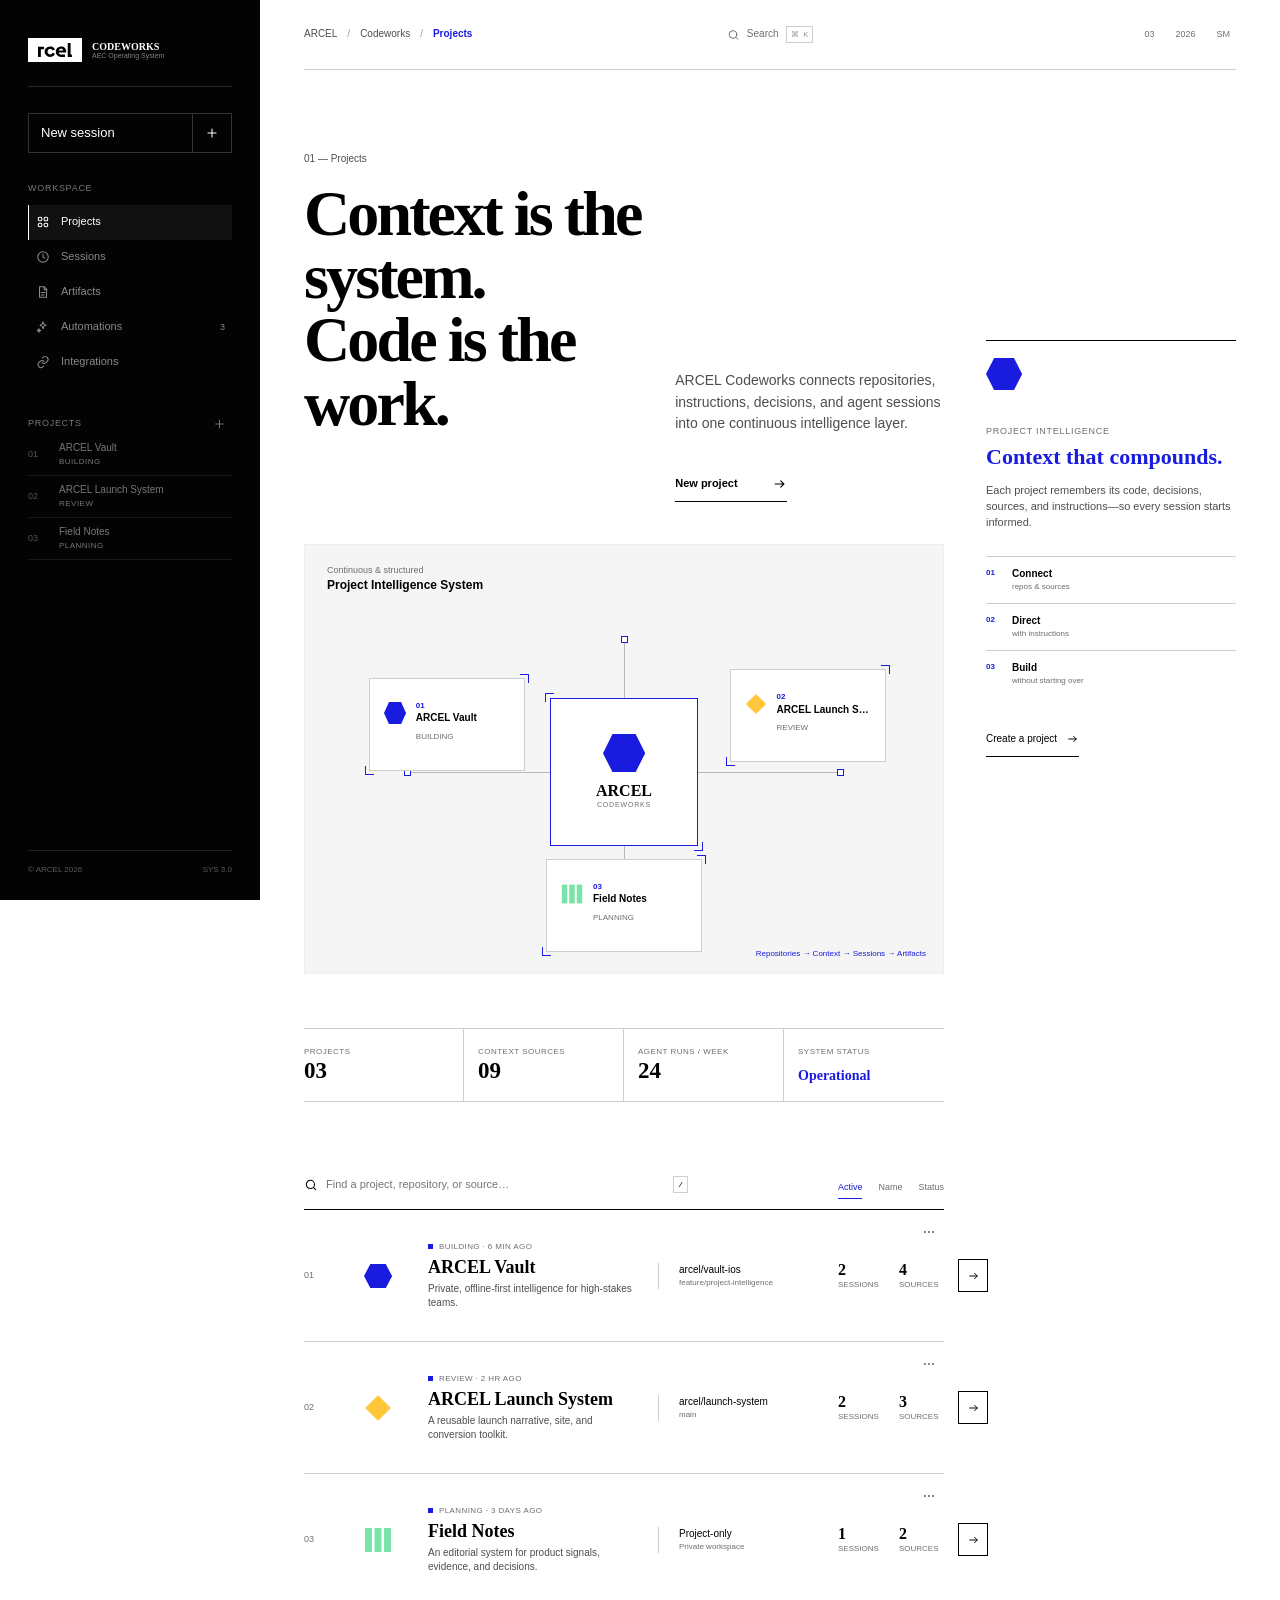
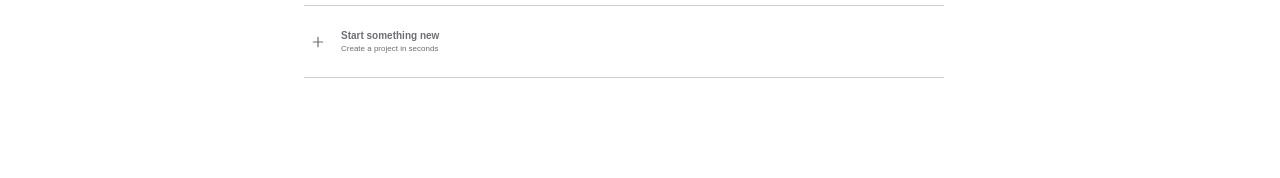
==== commit f2d030a9: "Align Codeworks with the ARCEL Figma system" ====
--- a/index.html
+++ b/index.html
@@ -3,7 +3,7 @@
   <head>
     <meta charset="UTF-8" />
     <meta name="viewport" content="width=device-width, initial-scale=1.0" />
-    <meta name="theme-color" content="#EEF0FF" />
+    <meta name="theme-color" content="#FFFFFF" />
     <meta name="description" content="ARCEL Codeworks — an intelligent project workspace for durable context, agent sessions, and code." />
     <meta name="color-scheme" content="light" />
     <title>ARCEL Codeworks</title>
--- a/styles.css
+++ b/styles.css
@@ -1,17 +1,15 @@
 @font-face{font-family:Inter;src:url('./assets/fonts/Inter-Variable.woff2')}@font-face{font-family:Jakarta;src:url('./assets/fonts/PlusJakartaSans-Variable.woff2')}
-:root{--blue:#191bdf;--blue-2:#4547f4;--ink:#111827;--muted:#5a6470;--pale:#f1f2ff;--white:#fff;--line:rgba(25,27,80,.1);--glass:rgba(255,255,255,.58);--glass-strong:rgba(255,255,255,.78);--shadow:0 24px 70px rgba(25,27,95,.11),0 4px 18px rgba(25,27,95,.06);--inner:inset 0 1px 0 rgba(255,255,255,.95),inset 0 -1px 0 rgba(25,27,80,.06);--spring:cubic-bezier(.2,.8,.2,1);--px:50vw;--py:30vh}
-*{box-sizing:border-box}html{min-height:100%;background:#e9ebfb}body{margin:0;min-width:320px;min-height:100vh;color:var(--ink);font:14px/1.5 Inter,system-ui,sans-serif;overflow-x:hidden}button,input,textarea,select{font:inherit;color:inherit}button{border:0;cursor:pointer}button:focus-visible,input:focus-visible,textarea:focus-visible,select:focus-visible{outline:3px solid rgba(25,27,223,.25);outline-offset:2px}.icon{width:20px;height:20px;display:block;flex:none}.ambient{position:fixed;inset:0;z-index:-2;overflow:hidden;background:linear-gradient(145deg,#f8f8ff 0%,#eef0ff 46%,#e7e9fb 100%)}.ambient:before{content:"";position:absolute;inset:0;background:radial-gradient(500px circle at var(--px) var(--py),rgba(255,255,255,.9),transparent 62%);opacity:.75}.ambient>i{position:absolute;border-radius:50%;filter:blur(8px);opacity:.72;animation:drift 18s ease-in-out infinite}.ambient>i:nth-child(1){width:46vw;height:46vw;background:radial-gradient(circle at 35% 30%,rgba(111,114,255,.24),rgba(25,27,223,.04) 64%,transparent 70%);left:18vw;top:-25vw}.ambient>i:nth-child(2){width:40vw;height:40vw;background:radial-gradient(circle,rgba(255,255,255,.95),rgba(193,198,255,.2) 60%,transparent 70%);right:-15vw;top:24vh;animation-delay:-7s}.ambient>i:nth-child(3){width:38vw;height:38vw;background:radial-gradient(circle,rgba(121,127,255,.16),transparent 68%);left:23vw;bottom:-26vw;animation-delay:-12s}.ambient>span{position:absolute;inset:0;opacity:.32;background-image:linear-gradient(rgba(25,27,80,.035) 1px,transparent 1px),linear-gradient(90deg,rgba(25,27,80,.035) 1px,transparent 1px);background-size:48px 48px;mask-image:linear-gradient(to bottom,transparent,black 20%,transparent 85%)}
-.glass{background:var(--glass);border:1px solid rgba(255,255,255,.72);box-shadow:var(--shadow),var(--inner);backdrop-filter:blur(30px) saturate(155%);-webkit-backdrop-filter:blur(30px) saturate(155%)}.app-shell{display:grid;grid-template-columns:242px minmax(0,1fr);gap:16px;min-height:100vh;padding:16px}.sidebar{position:sticky;top:16px;height:calc(100vh - 32px);z-index:20;border-radius:28px;padding:20px 14px 14px;display:flex;flex-direction:column;overflow:hidden}.sidebar:before{content:"";position:absolute;inset:0;background:linear-gradient(150deg,rgba(255,255,255,.5),transparent 35%,rgba(25,27,223,.025));pointer-events:none}.brand-lockup{position:relative;display:flex;align-items:center;gap:10px;padding:0 6px 22px}.brand-plate{width:94px;height:34px;border-radius:9px;background:#fff;display:grid;place-items:center;box-shadow:0 3px 10px rgba(17,24,39,.08),inset 0 1px 0 #fff}.brand-plate img{width:72px;display:block}.brand-lockup>span:last-child{font:600 12px Jakarta;letter-spacing:.02em;color:var(--muted)}.tactile{box-shadow:inset 0 1px 0 rgba(255,255,255,.8),0 5px 14px rgba(25,27,100,.09);transition:transform .25s var(--spring),box-shadow .25s,background .25s}.tactile:hover{transform:translateY(-2px);box-shadow:inset 0 1px 0 #fff,0 10px 24px rgba(25,27,100,.14)}.tactile:active{transform:translateY(1px) scale(.985);box-shadow:inset 0 2px 5px rgba(25,27,100,.12)}.new-session{position:relative;width:100%;height:47px;border-radius:15px;background:linear-gradient(180deg,#3032ee,#191bdf);color:white;display:flex;align-items:center;padding:0 13px;gap:10px;text-align:left}.new-session .icon{width:18px}.new-session span{font-weight:650;flex:1}.new-session kbd{font-size:10px;color:rgba(255,255,255,.7);background:rgba(255,255,255,.1);padding:3px 6px;border-radius:6px}.eyebrow{font-size:10px;line-height:1.2;font-weight:750;letter-spacing:.13em;text-transform:uppercase;color:#727a88;margin:0}.sidebar nav{position:relative;margin-top:27px}.sidebar nav>.eyebrow,.section-label{padding:0 10px}.nav-list{list-style:none;margin:9px 0 0;padding:0;display:grid;gap:3px}.nav-list button{width:100%;height:42px;border-radius:13px;background:transparent;display:flex;align-items:center;gap:12px;padding:0 11px;color:#4e5867;text-align:left;transition:.22s var(--spring)}.nav-list button:hover{color:var(--ink);background:rgba(255,255,255,.55);transform:translateX(2px)}.nav-list button.active{color:var(--blue);background:rgba(255,255,255,.82);box-shadow:0 5px 14px rgba(25,27,100,.07),inset 3px 0 0 var(--blue)}.nav-list .icon{width:18px}.nav-list span{flex:1;font-weight:560}.nav-badge{font-style:normal;font-size:10px;background:rgba(25,27,223,.1);color:var(--blue);border-radius:99px;padding:2px 7px}.recent{position:relative;margin-top:28px}.section-label{display:flex;align-items:center;justify-content:space-between}.section-label button,.sidebar-footer>button{padding:3px;background:none;color:var(--muted)}.section-label .icon{width:16px}.recent-row{display:flex;width:100%;align-items:center;gap:10px;background:none;text-align:left;padding:8px 9px;border-radius:13px;margin-top:3px;transition:.2s}.recent-row:hover{background:rgba(255,255,255,.5)}.recent-row>span:nth-child(2){min-width:0;display:grid;flex:1}.recent-row strong{font-size:12px;white-space:nowrap;overflow:hidden;text-overflow:ellipsis}.recent-row small,.sidebar-footer small{color:var(--muted);font-size:10px}.mini-orb{width:28px;height:28px;border-radius:9px;display:grid!important;place-items:center;flex:none;color:white;font:700 9px Jakarta;box-shadow:inset 0 1px 1px rgba(255,255,255,.6),0 4px 8px rgba(25,27,100,.15)}.tone-blue{--tone:#191bdf;--tone2:#6c6eff}.tone-violet{--tone:#5245ad;--tone2:#9b8ee6}.tone-silver{--tone:#697386;--tone2:#adb4c2}.mini-orb{background:linear-gradient(145deg,var(--tone2),var(--tone))}.sidebar-footer{position:relative;margin-top:auto;padding:12px 9px 2px;border-top:1px solid rgba(25,27,80,.07);display:grid;grid-template-columns:auto 1fr auto;gap:10px;align-items:center}.sidebar-footer>div:nth-child(2){display:grid}.avatar{width:36px;height:36px;border-radius:12px;color:white;background:linear-gradient(145deg,#3335ed,#15169f);display:grid;place-items:center;font:700 11px Jakarta;box-shadow:inset 0 1px 0 rgba(255,255,255,.4),0 4px 12px rgba(25,27,140,.25);position:relative}.avatar>span{position:absolute;width:9px;height:9px;border:2px solid white;border-radius:50%;background:#35b873;right:-2px;bottom:-1px}.avatar.compact{width:34px;height:34px;border-radius:50%}
-.workspace{min-width:0}.topbar{height:68px;border-radius:22px;display:grid;grid-template-columns:1fr minmax(220px,340px) 1fr;align-items:center;padding:8px 12px 8px 18px;position:sticky;top:16px;z-index:15}.crumb{display:flex;align-items:center;gap:10px}.crumb>div{display:grid}.crumb small{font-size:9px;color:var(--muted);letter-spacing:.1em}.crumb strong{font:650 13px Jakarta}.live-orb{width:7px;height:7px;border-radius:50%;background:#2ebd73;box-shadow:0 0 0 4px rgba(46,189,115,.1);display:inline-block;animation:breathe 2.2s ease-in-out infinite}.command-search{height:40px;border-radius:13px;border:1px solid rgba(25,27,80,.08);background:rgba(255,255,255,.56);display:flex;align-items:center;gap:9px;padding:0 11px;color:#747c89}.command-search span{flex:1;text-align:left;font-size:12px}.command-search .icon{width:17px}.command-search kbd,.search-field kbd,.command-modal kbd{font-size:10px;background:rgba(17,24,39,.055);border:1px solid rgba(17,24,39,.06);border-radius:6px;padding:2px 6px}.top-actions{justify-self:end;display:flex;align-items:center;gap:8px}.icon-btn{width:36px;height:36px;border-radius:11px;background:rgba(255,255,255,.52);display:grid;place-items:center;color:#5f6875;transition:.2s}.icon-btn:hover{background:white;color:var(--blue)}.icon-btn .icon{width:18px}.updates{height:36px;border-radius:11px;background:rgba(255,255,255,.52);padding:0 12px;display:flex;gap:9px;align-items:center;font-size:11px;font-weight:600}.updates .live-orb{width:6px;height:6px}.mobile-menu{display:none;background:none;padding:0}.mobile-menu .icon{width:19px}
-.workspace-grid{display:grid;grid-template-columns:minmax(0,1fr) 282px;gap:18px;max-width:1500px;margin:0 auto}.page-main{min-width:0;padding:52px 10px 110px 18px}.hero{display:flex;justify-content:space-between;align-items:flex-end;gap:30px;padding:10px 2px 34px}.hero-kicker{display:inline-flex;align-items:center;gap:9px;font-size:11px;font-weight:650;color:var(--blue);letter-spacing:.04em}.hero-kicker i{width:20px;height:1px;background:var(--blue)}h1,h2,h3,p{margin-top:0}.hero h1{font:650 clamp(36px,4.1vw,64px)/1.01 Jakarta;margin:14px 0 17px;letter-spacing:-.055em}.hero h1 em{font-style:normal;color:var(--blue);text-shadow:0 8px 35px rgba(25,27,223,.13)}.hero>div>p{max-width:610px;color:var(--muted);font-size:15px;margin:0}.hero-action{width:244px;min-height:84px;border-radius:22px;background:rgba(255,255,255,.64);border:1px solid rgba(255,255,255,.9);display:grid;grid-template-columns:42px 1fr auto;grid-template-rows:1fr 1fr;gap:0 11px;padding:12px;text-align:left}.hero-action>span{grid-row:1/3;width:42px;height:42px;border-radius:14px;display:grid;place-items:center;background:linear-gradient(145deg,#3d3ff5,var(--blue));color:white;box-shadow:inset 0 1px 0 rgba(255,255,255,.4),0 7px 16px rgba(25,27,223,.2)}.hero-action strong{align-self:end;font:650 13px Jakarta}.hero-action small{color:var(--muted);font-size:10px}.hero-action>.arrow{grid-column:3;grid-row:1/3;align-self:center;width:17px;color:var(--blue)}.metrics{height:108px;border:1px solid rgba(255,255,255,.72);border-radius:24px;background:rgba(255,255,255,.32);box-shadow:var(--inner);display:grid;grid-template-columns:repeat(3,1fr) 1.15fr;padding:12px;margin-bottom:30px;backdrop-filter:blur(16px)}.metrics>div{padding:5px 18px;display:grid;align-content:center;border-right:1px solid var(--line)}.metrics>div>span,.metrics small{font-size:10px;color:var(--muted)}.metrics>div>strong{font:650 29px Jakarta;letter-spacing:-.04em}.metrics .up{font-style:normal;color:#1c9e62}.metrics .pulse-card{border:0;grid-template-columns:62px 1fr;grid-template-rows:1fr 1fr;column-gap:12px}.pulse-visual{grid-row:1/3;width:58px;height:58px;border-radius:50%;position:relative;display:grid;place-items:center;background:radial-gradient(circle,#fff 9%,rgba(25,27,223,.12) 11%,rgba(25,27,223,.04) 48%,transparent 50%)}.pulse-visual i{position:absolute;border:1px solid rgba(25,27,223,.22);border-radius:50%;animation:pulse 3s ease-out infinite}.pulse-visual i:nth-child(1){width:16px;height:16px;background:var(--blue);border:5px solid white;box-shadow:0 4px 12px rgba(25,27,223,.35)}.pulse-visual i:nth-child(2){width:34px;height:34px;animation-delay:.5s}.pulse-visual i:nth-child(3){width:52px;height:52px;animation-delay:1s}.pulse-card small{align-self:end}.pulse-card strong{align-self:start!important;font-size:15px!important;color:#23915d}.project-controls{display:flex;align-items:center;justify-content:space-between;margin-bottom:15px}.search-field{width:min(480px,55%);height:44px;border-radius:14px;border:1px solid rgba(255,255,255,.8);background:rgba(255,255,255,.52);display:flex;align-items:center;gap:9px;padding:0 12px;box-shadow:var(--inner)}.search-field .icon{width:17px;color:var(--muted)}.search-field input{border:0;outline:0;background:transparent;width:100%;font-size:12px}.segmented,.mode-switch{background:rgba(17,24,39,.055);border:1px solid rgba(255,255,255,.65);border-radius:13px;padding:3px;display:flex;box-shadow:inset 0 1px 4px rgba(25,27,80,.06)}.segmented button,.mode-switch button{background:transparent;border-radius:10px;padding:7px 13px;color:var(--muted);font-size:11px;transition:.2s}.segmented button.selected,.mode-switch button.active{background:rgba(255,255,255,.9);color:var(--ink);box-shadow:0 3px 9px rgba(25,27,80,.09),inset 0 1px 0 white}.project-grid{display:grid;grid-template-columns:repeat(2,minmax(0,1fr));gap:15px;perspective:1200px}.project-card{min-height:326px;border-radius:26px;padding:19px;display:flex;flex-direction:column;gap:18px;position:relative;overflow:hidden;transform-style:preserve-3d;transition:transform .35s var(--spring),box-shadow .35s,border-color .35s}.project-card:before{content:"";position:absolute;width:240px;height:240px;border-radius:50%;right:-80px;top:-105px;background:radial-gradient(circle,rgba(255,255,255,.65),color-mix(in srgb,var(--tone) 9%,transparent) 45%,transparent 68%)}.project-card:hover{border-color:rgba(255,255,255,.98);box-shadow:0 30px 80px rgba(25,27,95,.16),0 7px 20px rgba(25,27,95,.08),var(--inner)}.project-card.tilting{transform:rotateX(var(--rx)) rotateY(var(--ry)) translateY(-3px)}.card-shine{position:absolute;inset:0;background:radial-gradient(240px circle at var(--mx,50%) var(--my,0%),rgba(255,255,255,.62),transparent 70%);opacity:0;transition:opacity .25s;pointer-events:none}.project-card:hover .card-shine{opacity:1}.card-top,.card-bottom{position:relative;display:flex;align-items:center;justify-content:space-between}.project-orb{width:51px;height:51px;border-radius:17px;display:grid;place-items:center;position:relative;background:linear-gradient(145deg,var(--tone2),var(--tone));color:white;font:700 12px Jakarta;box-shadow:inset 0 1px 1px rgba(255,255,255,.55),inset 0 -5px 12px rgba(0,0,0,.09),0 10px 24px color-mix(in srgb,var(--tone) 28%,transparent)}.project-orb:before{content:"";position:absolute;inset:2px 5px auto;height:45%;border-radius:13px;background:linear-gradient(rgba(255,255,255,.38),transparent);filter:blur(1px)}.project-orb span{position:relative}.project-orb i{position:absolute;width:11px;height:11px;border-radius:50%;background:#2dc47a;border:3px solid white;right:-3px;bottom:-2px;box-shadow:0 2px 5px rgba(0,0,0,.15)}.status-line{font-size:10px;font-weight:650;color:#66707e;display:flex;gap:6px;align-items:center;text-transform:uppercase;letter-spacing:.04em}.status-dot{width:6px;height:6px;border-radius:50%;background:#2dbb76;box-shadow:0 0 0 3px rgba(45,187,118,.1)}.project-card h2{font:650 21px Jakarta;margin:7px 0 6px;letter-spacing:-.025em}.project-card h2 button{background:none;padding:0;text-align:left}.project-card p{font-size:12px;color:var(--muted);margin:0;max-width:92%}.repo-pill{position:relative;margin-top:auto;height:43px;border-radius:13px;background:rgba(247,248,255,.66);border:1px solid rgba(25,27,80,.06);display:grid;grid-template-columns:auto 1fr;grid-template-rows:1fr 1fr;column-gap:8px;align-items:center;padding:5px 10px;box-shadow:inset 0 1px 3px rgba(25,27,80,.035)}.repo-pill .icon{grid-row:1/3;width:16px;color:var(--blue)}.repo-pill span{align-self:end;font-size:10px;font-weight:650}.repo-pill small{align-self:start;color:var(--muted);font-size:9px;white-space:nowrap;overflow:hidden;text-overflow:ellipsis}.card-bottom{justify-content:flex-start;gap:9px}.card-bottom>span{display:grid}.card-bottom strong{font-size:10px}.card-bottom small{font-size:9px;color:var(--muted)}.resume{margin-left:auto;width:42px;height:42px;border-radius:50%;display:grid;place-items:center;background:linear-gradient(145deg,#3739f1,var(--blue));color:white}.resume .icon{width:17px}.progress-ring{--p:calc(var(--progress)*1%);width:39px;height:39px;border-radius:50%;background:conic-gradient(var(--blue) var(--p),rgba(25,27,223,.09) 0);display:grid;place-items:center;position:relative}.progress-ring:before{content:"";position:absolute;inset:4px;background:rgba(250,250,255,.95);border-radius:50%}.progress-ring span{position:relative;font-size:9px;font-weight:700}.add-project-card{min-height:90px;border:1px dashed rgba(25,27,80,.19);border-radius:22px;background:rgba(255,255,255,.2);display:flex;align-items:center;justify-content:center;gap:12px;color:var(--muted);transition:.25s}.add-project-card:hover{background:rgba(255,255,255,.55);border-color:rgba(25,27,223,.3);color:var(--blue)}.add-project-card>.icon{width:23px}.add-project-card span{display:grid;text-align:left}.add-project-card strong{font-size:12px}.add-project-card small{font-size:10px}.empty{padding:30px;border-radius:22px}
-.context-rail{padding:53px 8px 100px 0}.guide-card{position:sticky;top:102px;border-radius:26px;padding:24px;overflow:hidden}.guide-card:before{content:"";position:absolute;inset:0;background:radial-gradient(circle at 75% 5%,rgba(91,94,255,.2),transparent 38%);pointer-events:none}.guide-orbit{width:58px;height:58px;border-radius:19px;display:grid;place-items:center;color:white;background:linear-gradient(145deg,#5b5dfa,var(--blue));box-shadow:inset 0 1px 1px rgba(255,255,255,.5),0 14px 30px rgba(25,27,223,.22);margin-bottom:36px;animation:float 5s ease-in-out infinite}.guide-orbit .icon{width:26px}.guide-card h2{font:650 24px/1.08 Jakarta;letter-spacing:-.035em;margin:9px 0 13px}.guide-card>p:not(.eyebrow){font-size:12px;color:var(--muted)}.guide-card ol{list-style:none;padding:0;margin:25px 0;display:grid;gap:11px}.guide-card li{display:flex;align-items:center;gap:10px;padding:9px;border-radius:13px;background:rgba(255,255,255,.45)}.guide-card li b{width:27px;height:27px;border-radius:9px;background:white;display:grid;place-items:center;color:var(--blue);font-size:9px;box-shadow:0 3px 8px rgba(25,27,80,.08)}.guide-card li span{display:grid}.guide-card li strong{font-size:10px}.guide-card li small{font-size:9px;color:var(--muted)}.soft-button{min-height:38px;border-radius:12px;background:rgba(255,255,255,.7);border:1px solid rgba(255,255,255,.9);padding:0 12px;display:inline-flex;align-items:center;justify-content:center;gap:8px;font-size:11px;font-weight:650;box-shadow:0 4px 12px rgba(25,27,80,.07),inset 0 1px 0 white}.soft-button .icon{width:16px}.guide-card>.soft-button{width:100%}.rail-heading{height:38px;display:flex;align-items:center;justify-content:space-between;padding:0 5px;margin-bottom:9px;text-transform:uppercase;font-size:10px;letter-spacing:.09em;font-weight:700}.rail-heading span{display:flex;align-items:center;gap:10px}.context-module{border-radius:18px;padding:16px;margin-bottom:10px}.context-module>small,.context-module div>small{display:block;font-size:9px;color:var(--muted);letter-spacing:.1em;font-weight:750}.context-module>strong{display:block;font-size:12px;margin:8px 0 3px}.context-module>span{font-size:10px;color:var(--muted);display:flex;gap:7px}.context-module>span .icon{width:14px}.context-module>div:first-child{display:flex;justify-content:space-between}.context-module>div:first-child button{background:none;color:var(--blue);font-size:10px}.context-module p{font-size:11px;margin:10px 0 0;color:#4f5966}.source-stack{display:grid!important;gap:6px;margin-top:10px}.source-stack span{display:grid;grid-template-columns:auto 1fr auto;align-items:center;gap:8px;background:rgba(255,255,255,.48);border-radius:10px;padding:7px;font-size:10px}.source-stack i{font-style:normal;width:20px;height:20px;border-radius:7px;display:grid;place-items:center;background:white;color:var(--blue);font-size:8px}.source-stack .icon{width:13px;color:#2cac70}.agent-module{background:linear-gradient(145deg,rgba(25,27,223,.95),rgba(55,58,230,.85));color:white;display:grid;grid-template-columns:auto 1fr auto;gap:10px;align-items:center;box-shadow:0 16px 35px rgba(25,27,160,.2),inset 0 1px 0 rgba(255,255,255,.35)}.agent-module span{display:grid}.agent-module small{color:rgba(255,255,255,.68)!important}.agent-module strong{font-size:11px}.agent-mini{width:34px;height:34px!important;border-radius:11px;background:rgba(255,255,255,.14);display:grid!important;place-items:center!important}.agent-mini .icon{width:18px}.agent-module>.live-orb{background:#83f0b8}
-.back-link{display:flex;align-items:center;gap:5px;background:none;color:var(--muted);font-size:11px;margin-bottom:16px}.back-link .icon{width:16px}.project-hero{min-height:174px;border-radius:27px;padding:23px;display:grid;grid-template-columns:auto 1fr auto auto;gap:18px;align-items:center;position:relative;overflow:hidden}.project-hero:before{content:"";position:absolute;width:430px;height:260px;right:-110px;top:-170px;border-radius:50%;background:radial-gradient(circle,color-mix(in srgb,var(--tone) 18%,white),transparent 67%)}.project-orb.large{width:76px;height:76px;border-radius:23px;font-size:17px}.project-identity{position:relative}.project-identity h1{font:650 30px Jakarta;margin:6px 0 3px;letter-spacing:-.04em}.project-identity>p{font-size:12px;color:var(--muted);margin-bottom:13px}.hero-tags{display:flex;gap:7px}.hero-tags span{padding:5px 9px;border-radius:9px;background:rgba(255,255,255,.6);font-size:9px;color:var(--muted);display:flex;gap:5px;align-items:center}.hero-tags .icon{width:13px}.hero-score{position:relative;display:grid;justify-items:center;gap:5px}.progress-ring.large{width:64px;height:64px}.progress-ring.large:before{inset:6px}.progress-ring.large span{font-size:13px}.hero-score small{font-size:9px;color:var(--muted)}.project-hero>.icon-btn{position:relative}.workspace-tabs{position:relative;width:max-content;border-radius:15px;padding:4px;margin:18px 0 28px;display:flex;box-shadow:0 7px 20px rgba(25,27,80,.06),var(--inner)}.workspace-tabs button{position:relative;z-index:1;min-width:100px;height:34px;border-radius:11px;background:transparent;color:var(--muted);font-size:11px;font-weight:600;transition:.25s}.workspace-tabs button[aria-selected=true]{color:var(--ink)}.workspace-tabs button i{font-style:normal;margin-left:5px;padding:1px 5px;border-radius:99px;background:rgba(25,27,223,.09);color:var(--blue);font-size:9px}.tab-glider{position:absolute;top:4px;left:4px;width:100px;height:34px;border-radius:11px;background:rgba(255,255,255,.84);box-shadow:0 3px 9px rgba(25,27,80,.08);transition:transform .35s var(--spring)}.tab-glider.tab-activity{transform:translateX(100px)}.tab-glider.tab-artifacts{transform:translateX(200px)}.panel-heading{display:flex;justify-content:space-between;align-items:end;margin-bottom:12px}.panel-heading h2{font:650 21px Jakarta;margin:4px 0 0}.session-list{display:grid;gap:9px}.session-row{min-height:78px;border-radius:19px;padding:13px;display:grid;grid-template-columns:auto 1fr auto auto;gap:13px;align-items:center;transition:.22s}.session-row:hover{transform:translateX(3px);background:rgba(255,255,255,.75)}.session-icon,.result-icon{width:42px;height:42px;border-radius:13px;display:grid;place-items:center;color:var(--blue);background:rgba(25,27,223,.08);box-shadow:inset 0 1px 0 rgba(255,255,255,.8)}.session-icon .icon{width:19px}.session-row h3,.result-card h3{font:650 12px Jakarta;margin:0 0 3px}.session-row p,.result-card p{font-size:10px;color:var(--muted);margin:0}.session-meta{display:grid;grid-template-columns:auto 1fr;gap:2px 6px;font-size:9px;color:#2b9f67}.session-meta small{grid-column:1/3;color:var(--muted);text-align:right}.session-meta .status-dot{width:5px;height:5px}.timeline{margin-left:15px;border-left:1px solid rgba(25,27,80,.12);display:grid;gap:20px}.timeline-row{display:grid;grid-template-columns:auto 1fr;gap:15px;margin-left:-17px}.timeline-row>span{width:34px;height:34px;border-radius:11px;background:rgba(255,255,255,.85);display:grid;place-items:center;color:var(--blue);box-shadow:0 4px 12px rgba(25,27,80,.09)}.timeline-row .icon{width:16px}.timeline-row small{font-size:9px;color:var(--blue);text-transform:uppercase}.timeline-row h3{font:650 13px Jakarta;margin:3px 0}.timeline-row p{font-size:11px;color:var(--muted)}.artifact-grid{display:grid;grid-template-columns:repeat(2,1fr);gap:10px}.artifact{border-radius:18px;padding:15px;text-align:left;display:grid;grid-template-columns:auto 1fr;column-gap:12px}.artifact>span{grid-row:1/3;width:38px;height:38px;border-radius:12px;background:rgba(25,27,223,.08);display:grid;place-items:center;color:var(--blue)}.artifact strong{font-size:11px;align-self:end}.artifact small{font-size:9px;color:var(--muted)}.run-card,.result-card{border-radius:20px;padding:16px;display:grid;grid-template-columns:auto 1fr auto;gap:14px;align-items:center;border-color:rgba(25,27,223,.16)}.run-card{background:rgba(245,246,255,.72)}.agent-core{width:49px;height:49px;position:relative;display:grid;place-items:center}.agent-core>span{position:absolute;inset:0;border:1px solid rgba(25,27,223,.2);border-radius:50%;animation:spin 3s linear infinite}.agent-core>span:nth-child(2){inset:6px;border-style:dashed;animation-direction:reverse;animation-duration:2s}.agent-core b{width:31px;height:31px;border-radius:10px;background:var(--blue);color:white;display:grid;place-items:center;box-shadow:0 6px 14px rgba(25,27,223,.25)}.agent-core .icon{width:16px}.run-copy small,.result-card small{font-size:9px;color:var(--blue);text-transform:uppercase;letter-spacing:.05em}.run-copy h3{font:650 13px Jakarta;margin:2px 0 6px}.run-copy p{font-size:10px;color:var(--muted);margin:6px 0 0}.run-track{height:3px;background:rgba(25,27,223,.09);border-radius:9px;overflow:hidden}.run-track i{display:block;height:100%;background:var(--blue);border-radius:9px;transition:width .5s var(--spring)}.result-card{background:rgba(245,255,250,.74);border-color:rgba(46,189,115,.18)}.result-icon{color:#249d63;background:rgba(46,189,115,.1)}.source-row{display:flex;gap:5px;margin-top:8px}.source-row span{font-size:8px;padding:3px 7px;background:rgba(255,255,255,.7);border-radius:6px;color:var(--muted)}
-.composer-wrap{position:relative;margin-top:31px}.composer{border-radius:25px;padding:13px 15px 12px;position:relative;box-shadow:0 30px 75px rgba(25,27,95,.14),0 7px 20px rgba(25,27,95,.08),var(--inner);transition:.3s}.composer:focus-within{border-color:rgba(25,27,223,.22);box-shadow:0 34px 85px rgba(25,27,95,.16),0 0 0 4px rgba(25,27,223,.04),var(--inner)}.composer.is-busy{box-shadow:0 30px 75px rgba(25,27,223,.16),0 0 0 1px rgba(25,27,223,.1),var(--inner)}.composer-head{display:flex;align-items:center;gap:8px;font-size:10px;color:var(--muted)}.composer-head label{flex:1}.composer-head>span:last-child{display:flex;align-items:center;gap:7px}.agent-mark{width:26px;height:26px;border-radius:9px;background:linear-gradient(145deg,#484af5,var(--blue));color:white;display:grid;place-items:center;box-shadow:inset 0 1px 0 rgba(255,255,255,.4),0 4px 10px rgba(25,27,223,.17)}.agent-mark .icon{width:14px}.composer textarea{width:100%;min-height:84px;resize:vertical;border:0;outline:0;background:transparent;padding:14px 3px 7px;font:500 16px/1.5 Jakarta}.composer textarea::placeholder{color:#949baa}.composer-actions{display:flex;justify-content:space-between;align-items:center;gap:12px}.compose-tools{display:flex;align-items:center;gap:7px}.tool-button{width:35px;height:35px;border-radius:11px;background:rgba(17,24,39,.045);display:grid;place-items:center;color:var(--muted)}.tool-button .icon{width:17px}.compose-tools select{height:35px;border:0;border-radius:11px;background:rgba(17,24,39,.045);padding:0 25px 0 10px;font-size:10px;outline:0}.send-button{height:38px;border-radius:12px;background:linear-gradient(180deg,#3335ed,var(--blue));color:white;padding:0 8px 0 14px;display:flex;align-items:center;gap:12px;font-size:11px;font-weight:700;box-shadow:inset 0 1px 0 rgba(255,255,255,.35),0 7px 16px rgba(25,27,223,.22)}.send-button .icon{width:26px;height:26px;padding:6px;border-radius:8px;background:rgba(255,255,255,.13)}.send-button:disabled{opacity:.6}.composer-hint{text-align:center;color:#838b98;font-size:9px;margin:8px 0 0}.composer-hint kbd{font-size:8px;padding:2px 5px;border-radius:5px;background:rgba(255,255,255,.5)}.attachment-popover{position:absolute;z-index:10;right:14px;bottom:62px;width:230px;border-radius:17px;padding:8px;animation:pop .25s var(--spring)}.attachment-popover>small{display:block;font-size:8px;color:var(--muted);padding:5px 7px}.attachment-popover button{width:100%;display:grid;grid-template-columns:auto 1fr auto;gap:9px;align-items:center;padding:9px 7px;border-radius:10px;background:transparent;text-align:left;font-size:10px}.attachment-popover button:hover{background:rgba(255,255,255,.65)}.attachment-popover .icon{width:15px}.attachment-popover button .icon:last-child{width:12px;color:var(--muted)}
-.modal-backdrop{position:fixed;inset:0;z-index:100;background:rgba(18,20,55,.2);backdrop-filter:blur(12px) saturate(80%);display:grid;place-items:center;padding:20px;animation:fade .2s}.modal{width:min(480px,100%);max-height:90vh;overflow:auto;border-radius:28px;padding:28px;position:relative;animation:pop .32s var(--spring)}.modal-orb{width:52px;height:52px;border-radius:17px;background:linear-gradient(145deg,#4446f5,var(--blue));color:white;display:grid;place-items:center;margin-bottom:22px;box-shadow:0 10px 23px rgba(25,27,223,.22),inset 0 1px 0 rgba(255,255,255,.4)}.modal .close{position:absolute;top:17px;right:17px}.modal h2{font:650 27px/1.1 Jakarta;letter-spacing:-.04em;margin:8px 0}.modal-intro{font-size:12px;color:var(--muted);margin-bottom:20px}.modal form{display:grid;gap:13px}.modal label{display:grid;gap:6px;font-size:10px;font-weight:650}.modal input,.modal textarea,.modal select{width:100%;border:1px solid rgba(25,27,80,.08);border-radius:12px;background:rgba(255,255,255,.6);padding:10px 11px;outline:0;box-shadow:inset 0 1px 3px rgba(25,27,80,.04)}.modal textarea{min-height:82px;resize:vertical}.modal .send-button{margin-top:5px;justify-self:end}.modal fieldset{border:1px solid var(--line);border-radius:12px;padding:10px}.modal legend{font-size:9px;color:var(--muted)}.check-row{display:flex!important;grid-template-columns:auto 1fr!important;align-items:center}.check-row input{width:auto}.action-list{display:grid;gap:7px;margin-top:20px}.action-list button{height:44px;border-radius:12px;background:rgba(255,255,255,.52);display:flex;align-items:center;gap:10px;padding:0 12px;text-align:left}.action-list .icon{width:17px;color:var(--blue)}.command-backdrop{align-items:start;padding-top:11vh}.command-modal{width:min(540px,94vw);border-radius:22px;padding:8px;animation:pop .25s var(--spring)}.command-modal>div{height:52px;display:flex;align-items:center;gap:10px;padding:0 10px;border-bottom:1px solid var(--line)}.command-modal>div input{border:0;outline:0;background:transparent;flex:1;font-size:14px}.command-modal>p{font-size:8px;color:var(--muted);letter-spacing:.1em;margin:13px 10px 5px}.command-modal>button{width:100%;min-height:50px;border-radius:12px;background:transparent;display:grid;grid-template-columns:auto 1fr auto;align-items:center;gap:11px;text-align:left;padding:7px 9px}.command-modal>button:hover{background:rgba(255,255,255,.6)}.command-modal>button>span:nth-child(2){display:grid}.command-modal>button strong{font-size:11px}.command-modal>button small{font-size:9px;color:var(--muted)}.toast{position:fixed;z-index:200;bottom:24px;left:50%;transform:translateX(-50%);height:45px;border-radius:15px;padding:0 16px 0 10px;display:flex;align-items:center;gap:9px;font-size:11px;font-weight:600;animation:toastIn .35s var(--spring)}.toast .icon{width:25px;height:25px;padding:5px;border-radius:8px;color:white;background:#2bae6c}.drawer-close{position:fixed;top:25px;left:205px;z-index:102;width:35px;height:35px;border-radius:50%;background:white;display:grid;place-items:center}.drawer-close .icon{width:17px}
-.reveal{opacity:0;transform:translateY(10px)}.ready .reveal{animation:reveal .6s var(--spring) forwards;animation-delay:calc(var(--i,0)*70ms)}.shake{animation:shake .4s}.mobile-drawer>.sidebar{display:flex;position:fixed;left:10px;top:10px;height:calc(100vh - 20px);width:240px;animation:drawer .3s var(--spring)}
-@keyframes reveal{to{opacity:1;transform:none}}@keyframes drift{0%,100%{transform:translate3d(0,0,0) scale(1)}50%{transform:translate3d(2vw,3vh,0) scale(1.08)}}@keyframes breathe{50%{box-shadow:0 0 0 6px rgba(46,189,115,.04);opacity:.75}}@keyframes pulse{0%{transform:scale(.72);opacity:0}40%{opacity:1}100%{transform:scale(1.15);opacity:0}}@keyframes float{50%{transform:translateY(-6px) rotate(2deg)}}@keyframes spin{to{transform:rotate(360deg)}}@keyframes pop{from{opacity:0;transform:translateY(12px) scale(.96)}}@keyframes fade{from{opacity:0}}@keyframes toastIn{from{opacity:0;transform:translate(-50%,15px) scale(.95)}}@keyframes drawer{from{transform:translateX(-110%)}}@keyframes shake{25%{transform:translateX(-5px)}50%{transform:translateX(4px)}75%{transform:translateX(-2px)}}
-@media(max-width:1180px){.workspace-grid{grid-template-columns:minmax(0,1fr)}.context-rail{position:fixed;right:14px;top:83px;width:290px;z-index:30;padding:0;transform:translateX(calc(100% + 30px));transition:.35s var(--spring)}.context-rail.open{transform:none}.guide-card{position:static}.page-main{padding-right:18px}.project-grid{grid-template-columns:repeat(2,minmax(0,1fr))}}
-@media(max-width:850px){.app-shell{grid-template-columns:1fr;padding:9px}.app-shell>.sidebar{display:none}.topbar{top:9px;grid-template-columns:1fr auto;height:60px}.command-search{display:none}.mobile-menu{display:block}.workspace-grid{display:block}.page-main{padding:34px 8px 100px}.hero{align-items:flex-start}.hero h1{font-size:42px}.metrics{grid-template-columns:repeat(3,1fr);height:95px}.metrics .pulse-card{display:none}.metrics>div:nth-child(3){border:0}.project-grid{grid-template-columns:1fr 1fr}.context-rail{top:78px}.topbar .updates{display:none}}
-@media(max-width:620px){.hero{display:block}.hero-action{width:100%;margin-top:24px}.hero h1{font-size:36px}.metrics{height:auto;grid-template-columns:1fr 1fr;padding:7px}.metrics>div{padding:12px;border-bottom:1px solid var(--line)}.metrics>div:nth-child(2){border-right:0}.metrics>div:nth-child(3){grid-column:1/3;border-bottom:0}.project-controls{gap:9px;align-items:stretch}.search-field{width:100%}.segmented{display:none}.project-grid{grid-template-columns:1fr}.project-card{min-height:305px}.project-hero{grid-template-columns:auto 1fr auto;padding:18px}.project-orb.large{width:58px;height:58px;border-radius:18px}.project-identity h1{font-size:23px}.hero-score{display:none}.project-hero>.icon-btn{align-self:start}.hero-tags{flex-wrap:wrap}.workspace-tabs{width:100%}.workspace-tabs button{min-width:0;flex:1}.tab-glider{display:none}.workspace-tabs button[aria-selected=true]{background:rgba(255,255,255,.85);box-shadow:0 3px 9px rgba(25,27,80,.08)}.composer-actions{align-items:flex-end}.mode-switch{overflow:auto}.mode-switch button{padding:7px 9px}.compose-tools select{display:none}.send-button span{display:none}.send-button{padding:0 6px}.session-row{grid-template-columns:auto 1fr auto}.session-meta{display:none}.artifact-grid{grid-template-columns:1fr}.composer-head>span:last-child{display:none}.modal{padding:24px 20px}}
-@media(prefers-reduced-motion:reduce){*,*:before,*:after{animation:none!important;scroll-behavior:auto!important;transition-duration:.01ms!important}.reveal{opacity:1;transform:none}.project-card.tilting{transform:none}}
-@media(prefers-reduced-transparency:reduce){.glass,.topbar,.composer{background:#fafaff;backdrop-filter:none;-webkit-backdrop-filter:none}.modal-backdrop{background:rgba(17,24,39,.45);backdrop-filter:none}.ambient>i{opacity:.18}}
+:root{--blue:#191bdf;--black:#000;--ink:#111827;--dark:#4e4e4e;--neutral:#6e6e73;--line:#cececf;--pale:#f4f5ff;--white:#fff;--ease:cubic-bezier(.22,.8,.22,1)}
+*{box-sizing:border-box}html,body{margin:0;min-width:320px;min-height:100%;background:#fff;color:#000;font:13px/1.45 Inter,Arial,sans-serif}button,input,textarea,select{font:inherit;color:inherit}button{border:0;background:none;cursor:pointer}.icon{width:18px;height:18px;display:block;flex:none}button:focus-visible,input:focus-visible,textarea:focus-visible,select:focus-visible{outline:2px solid var(--blue);outline-offset:3px}.glass{background:#fff;border:1px solid var(--line);box-shadow:none;backdrop-filter:none}.app-shell{min-height:100vh;display:grid;grid-template-columns:260px minmax(0,1fr)}
+.sidebar{position:fixed;inset:0 auto 0 0;width:260px;background:#030303;color:#fff;padding:38px 28px 24px;display:flex;flex-direction:column;z-index:30}.brand-lockup{display:flex;align-items:center;gap:10px;padding-bottom:24px;border-bottom:1px solid #262626}.brand-lockup>img{width:28px;height:28px;object-fit:contain;background:#fff;padding:6px}.brand-lockup>span{display:grid;line-height:1.12}.brand-lockup strong{font:650 13px Jakarta}.brand-lockup small{color:#808080;font-size:8px}.new-session{height:40px;margin:26px 0 30px;border:1px solid #333;color:#fff;display:flex;align-items:center;justify-content:space-between;padding:0 0 0 12px;transition:.2s}.new-session:hover{border-color:#fff}.new-session b{width:39px;height:39px;border-left:1px solid #333;display:grid;place-items:center}.new-session .icon{width:14px}.eyebrow{margin:0;font-size:9px;line-height:1.2;letter-spacing:.08em;text-transform:uppercase;color:var(--neutral);font-weight:500}.sidebar .eyebrow{color:#777}.nav-list{list-style:none;margin:11px 0 0;padding:0;display:grid}.nav-list button{width:100%;height:35px;padding:0 7px;color:#8a8a8a;display:flex;align-items:center;gap:11px;text-align:left;font-size:11px;border-left:1px solid transparent;transition:.2s}.nav-list button:hover{color:#fff}.nav-list button.active{color:#fff;border-left-color:#fff;background:#111}.nav-list .icon{width:14px}.nav-list span{flex:1}.nav-badge{font-style:normal;font-size:9px}.recent{margin-top:34px}.section-label{display:flex;align-items:center;justify-content:space-between}.section-label button{color:#777}.section-label .icon{width:13px}.recent-row{width:100%;min-height:42px;color:#777;display:grid;grid-template-columns:23px 1fr;gap:8px;align-items:center;text-align:left;border-bottom:1px solid #171717;padding:7px 0;transition:.2s}.recent-row:hover{color:#fff;padding-left:5px}.recent-row>span:first-child{font-size:9px;color:#555}.recent-row>span:last-child{display:grid}.recent-row strong{font-size:10px;font-weight:500;color:inherit}.recent-row small{font-size:8px;text-transform:uppercase;letter-spacing:.06em}.sidebar-footer{margin-top:auto;display:flex;justify-content:space-between;color:#5b5b5b;font-size:8px;border-top:1px solid #222;padding-top:13px}
+.workspace{grid-column:2;min-width:0}.topbar{height:70px;margin:0 44px;border-bottom:1px solid var(--line);display:grid;grid-template-columns:1fr auto 1fr;align-items:center;position:sticky;top:0;background:rgba(255,255,255,.96);z-index:20}.crumb{display:flex;align-items:center;gap:10px;color:var(--dark);font-size:10px}.crumb i{font-style:normal;color:#999}.crumb strong{color:var(--blue);font-weight:600}.mobile-menu{display:none}.command-search{display:flex;gap:7px;align-items:center;color:var(--neutral);font-size:10px}.command-search .icon{width:13px}.command-search kbd{font-size:8px;color:#999;border:1px solid var(--line);padding:2px 4px}.top-actions{justify-self:end;display:flex;gap:15px;align-items:center;color:var(--neutral);font-size:9px}.top-actions button{font-size:9px}.workspace-grid{max-width:1420px;margin:0 auto;display:grid;grid-template-columns:minmax(0,1fr) 250px;column-gap:42px;padding:0 44px}.page-main{min-width:0;padding:82px 0 100px}.hero{display:grid;grid-template-columns:1fr 42%;gap:30px;align-items:end;padding-bottom:42px}.hero-kicker{display:block;color:var(--dark);font-size:10px;margin-bottom:15px}.hero h1{font:800 clamp(44px,5vw,74px)/.99 Jakarta;margin:0;letter-spacing:-.045em}.hero>p{font-size:14px;line-height:1.55;color:var(--dark);margin:0}.hero-action{grid-column:2;justify-self:start;margin-top:2px;display:flex;align-items:center;gap:34px;border-bottom:1px solid var(--black);padding:8px 0;font-size:11px;transition:.2s}.hero-action:hover{color:var(--blue);border-color:var(--blue);gap:42px}.hero-action .icon{width:15px}.system-map{height:430px;background:#f5f5f5;position:relative;overflow:hidden;border:1px solid #eee;margin-bottom:54px}.map-label{position:absolute;left:22px;top:19px;display:grid;font-size:9px;color:var(--neutral)}.map-label strong{font-size:12px;color:#000}.map-axis{position:absolute;background:#b8b8b9}.map-axis.x{height:1px;width:68%;left:16%;top:53%}.map-axis.y{width:1px;height:62%;top:22%;left:50%}.map-axis:after,.map-axis:before{content:"";position:absolute;width:5px;height:5px;background:#fff;border:1px solid var(--blue)}.map-axis.x:before{left:-3px;top:-3px}.map-axis.x:after{right:-3px;top:-3px}.map-axis.y:before{top:-3px;left:-3px}.map-axis.y:after{bottom:-3px;left:-3px}.map-core{position:absolute;left:50%;top:53%;width:148px;height:148px;transform:translate(-50%,-50%);background:#fff;border:1px solid var(--blue);display:flex;flex-direction:column;align-items:center;justify-content:center;z-index:3}.map-core:before,.map-core:after,.map-corners:before,.map-corners:after{content:"";position:absolute;width:8px;height:8px;border-color:var(--blue);border-style:solid}.map-core:before{left:-6px;top:-6px;border-width:1px 0 0 1px}.map-core:after{right:-6px;bottom:-6px;border-width:0 1px 1px 0}.map-core img{width:42px;height:38px;margin-bottom:10px}.map-core strong{font:750 16px Jakarta}.map-core small{font-size:7px;letter-spacing:.12em;color:var(--neutral)}.map-project{position:absolute;width:156px;min-height:93px;background:#fff;border:1px solid var(--line);padding:14px;text-align:left;transition:.25s var(--ease);z-index:2}.map-project:hover{border-color:var(--blue);transform:translateY(-4px)}.map-project-1{left:10%;top:31%}.map-project-2{right:9%;top:29%}.map-project-3{left:50%;bottom:5%;transform:translateX(-50%)}.map-project-3:hover{transform:translateX(-50%) translateY(-4px)}.map-project img{width:22px;height:22px;float:left;margin:2px 10px 25px 0}.map-project b{display:block;color:var(--blue);font-size:8px}.map-project strong{display:block;font-size:10px;white-space:nowrap;overflow:hidden;text-overflow:ellipsis}.map-project small{font-size:8px;color:var(--neutral);text-transform:uppercase}.map-corners:before{left:-5px;bottom:-5px;border-width:0 0 1px 1px}.map-corners:after{right:-5px;top:-5px;border-width:1px 1px 0 0}.map-note{position:absolute;right:17px;bottom:13px;font-size:8px;color:var(--blue)}.metrics{display:grid;grid-template-columns:repeat(4,1fr);border-top:1px solid var(--line);border-bottom:1px solid var(--line);margin-bottom:68px}.metrics>div{padding:17px 14px;border-right:1px solid var(--line);display:grid}.metrics>div:first-child{padding-left:0}.metrics>div:last-child{border:0}.metrics span{font-size:8px;color:var(--neutral);text-transform:uppercase;letter-spacing:.06em}.metrics strong{font:650 23px Jakarta}.metrics>div:last-child strong{font-size:14px;color:var(--blue);align-self:end}.project-controls{display:flex;justify-content:space-between;align-items:end;border-bottom:1px solid var(--black);padding-bottom:10px}.search-field{width:min(440px,60%);display:flex;align-items:center;gap:8px}.search-field .icon{width:14px}.search-field input{border:0;outline:0;width:100%;padding:7px 0;background:none;font-size:11px}.search-field kbd{font-size:8px;border:1px solid var(--line);padding:2px 4px}.segmented{display:flex;gap:16px}.segmented button{padding:4px 0;color:var(--neutral);font-size:9px;border-bottom:1px solid transparent}.segmented button.selected{color:var(--blue);border-color:var(--blue)}.project-grid{display:block}.project-card{position:relative;display:grid;grid-template-columns:40px 44px minmax(210px,1.4fr) minmax(160px,1fr) 150px;gap:20px;align-items:center;min-height:132px;border-bottom:1px solid var(--line);transition:.25s var(--ease)}.project-card:hover{background:var(--pale);padding:0 14px;margin:0 -14px}.project-number{font-size:9px;color:var(--neutral)}.project-symbol{width:28px;height:28px;object-fit:contain}.project-copy h2{font:650 18px Jakarta;margin:4px 0}.project-copy h2 button{padding:0;text-align:left}.project-copy h2 button:hover{color:var(--blue)}.project-copy p{font-size:10px;color:var(--dark);margin:0}.status-line{font-size:8px;letter-spacing:.05em;text-transform:uppercase;color:var(--neutral);display:flex;align-items:center;gap:6px}.status-dot{display:inline-block;width:5px;height:5px;background:var(--blue)}.repo-pill{display:grid;border-left:1px solid var(--line);padding-left:20px}.repo-pill span{font-size:10px}.repo-pill small{font-size:8px;color:var(--neutral)}.card-bottom{display:flex;align-items:center;gap:20px}.card-bottom>span{display:grid}.card-bottom strong{font:650 16px Jakarta}.card-bottom small{font-size:8px;color:var(--neutral);text-transform:uppercase}.resume{margin-left:auto;width:33px;height:33px;border:1px solid var(--black);display:grid;place-items:center;transition:.2s}.resume:hover{background:var(--blue);border-color:var(--blue);color:#fff}.resume .icon{width:13px}.card-menu{position:absolute;right:0;top:7px}.icon-btn{width:30px;height:30px;display:grid;place-items:center;color:var(--neutral)}.icon-btn:hover{color:var(--blue)}.icon-btn .icon{width:14px}.add-project-card{width:100%;height:72px;border-bottom:1px solid var(--line);display:flex;align-items:center;gap:15px;color:var(--neutral);text-align:left}.add-project-card>.icon{width:16px}.add-project-card span{display:grid}.add-project-card strong{font-size:10px}.add-project-card small{font-size:8px}.add-project-card:hover{color:var(--blue)}
+.context-rail{padding-top:270px}.guide-card{position:sticky;top:105px;border:0;border-top:1px solid var(--black);padding:17px 0}.guide-orbit{width:32px;height:28px;margin-bottom:36px}.guide-orbit .icon{width:28px;color:var(--blue)}.guide-card h2{font:650 22px/1.1 Jakarta;margin:8px 0 14px;color:var(--blue)}.guide-card>p:not(.eyebrow){font-size:11px;color:var(--dark)}.guide-card ol{list-style:none;padding:0;margin:25px 0}.guide-card li{display:grid;grid-template-columns:26px 1fr;padding:10px 0;border-top:1px solid var(--line)}.guide-card li b{font-size:8px;color:var(--blue)}.guide-card li span{display:grid}.guide-card li strong{font-size:10px}.guide-card li small{font-size:8px;color:var(--neutral)}.soft-button{display:flex;align-items:center;gap:9px;border-bottom:1px solid #000;padding:8px 0;font-size:10px}.soft-button:hover{color:var(--blue);border-color:var(--blue)}.soft-button .icon{width:13px}.rail-heading{display:flex;justify-content:space-between;align-items:center;border-bottom:1px solid var(--black);padding-bottom:8px;font-size:9px;text-transform:uppercase}.rail-heading span{display:flex;gap:7px;align-items:center}.live-orb{width:5px;height:5px;background:var(--blue);display:inline-block}.context-module{border:0;border-bottom:1px solid var(--line);padding:18px 0;margin:0}.context-module>small,.context-module div>small{font-size:8px;color:var(--neutral);letter-spacing:.06em}.context-module>strong{display:block;font-size:11px;margin:8px 0}.context-module>span{display:flex;gap:6px;font-size:9px;color:var(--neutral)}.context-module>span .icon{width:12px}.context-module>div:first-child{display:flex;justify-content:space-between}.context-module>div:first-child button{color:var(--blue);font-size:9px}.context-module p{font-size:10px;color:var(--dark);margin:9px 0 0}.source-stack{display:grid!important;margin-top:10px}.source-stack span{display:grid;grid-template-columns:20px 1fr auto;align-items:center;border-top:1px solid #e4e4e4;padding:7px 0;font-size:9px}.source-stack i{font-style:normal;color:var(--blue);font-size:8px}.source-stack .icon{width:11px}.agent-module{display:grid;grid-template-columns:34px 1fr auto;gap:9px;align-items:center;background:var(--pale);padding:12px}.agent-mini{width:28px;height:28px;background:var(--blue);color:#fff;display:grid!important;place-items:center}.agent-mini .icon{width:14px}.agent-module span{display:grid}.agent-module strong{font-size:9px}
+.detail-view{padding-top:54px}.back-link{display:flex;gap:6px;align-items:center;font-size:9px;color:var(--neutral);margin-bottom:38px}.back-link .icon{width:13px}.project-hero{min-height:245px;border-top:1px solid var(--black);border-bottom:1px solid var(--line);display:grid;grid-template-columns:1fr 100px 120px auto;gap:28px;align-items:center}.project-identity h1{font:800 clamp(38px,4vw,62px)/1 Jakarta;margin:9px 0 12px;letter-spacing:-.04em}.project-identity>p{font-size:12px;color:var(--dark);max-width:560px}.hero-tags{display:flex;gap:5px}.hero-tags span{border:1px solid var(--line);padding:4px 8px;font-size:8px;color:var(--dark)}.detail-symbol{width:74px;height:74px;justify-self:center}.hero-score{border-left:1px solid var(--line);padding-left:22px;display:grid}.hero-score strong{font:700 34px Jakarta;color:var(--blue)}.hero-score small{font-size:8px;color:var(--neutral)}.workspace-tabs{height:50px;display:flex;border-bottom:1px solid var(--black);margin-bottom:45px}.workspace-tabs button{padding:0 24px 0 0;margin-right:27px;font-size:10px;color:var(--neutral);position:relative}.workspace-tabs button[aria-selected=true]{color:var(--blue)}.workspace-tabs button[aria-selected=true]:after{content:"";position:absolute;left:0;right:24px;bottom:-1px;height:2px;background:var(--blue)}.workspace-tabs i{font-style:normal}.panel-heading{display:flex;justify-content:space-between;align-items:end;margin-bottom:12px}.panel-heading h2{font:650 28px Jakarta;margin:4px 0 0}.session-list{border-top:1px solid var(--line)}.session-row{min-height:82px;border:0;border-bottom:1px solid var(--line);display:grid;grid-template-columns:34px 1fr 100px 30px;gap:14px;align-items:center;padding:12px 0}.session-row:hover{background:var(--pale);padding-left:10px;padding-right:10px}.session-icon,.result-icon{width:30px;height:30px;display:grid;place-items:center;border:1px solid var(--line);color:var(--blue)}.session-icon .icon{width:14px}.session-row h3,.result-card h3{font:600 12px Jakarta;margin:0 0 4px}.session-row p,.result-card p{font-size:9px;color:var(--neutral);margin:0}.session-meta{display:grid;font-size:8px;text-transform:uppercase}.session-meta small{color:var(--neutral)}.timeline{border-top:1px solid var(--line)}.timeline-row{display:grid;grid-template-columns:35px 1fr;gap:14px;padding:18px 0;border-bottom:1px solid var(--line)}.timeline-row>span{color:var(--blue)}.timeline-row .icon{width:16px}.timeline-row small{font-size:8px;color:var(--blue)}.timeline-row h3{font:600 13px Jakarta;margin:4px 0}.timeline-row p{font-size:10px;color:var(--dark)}.artifact-grid{display:grid;grid-template-columns:repeat(2,1fr);border-top:1px solid var(--line);border-left:1px solid var(--line)}.artifact{min-height:95px;border:0;border-right:1px solid var(--line);border-bottom:1px solid var(--line);display:grid;grid-template-columns:32px 1fr;gap:10px;text-align:left;padding:15px}.artifact>span{grid-row:1/3;color:var(--blue)}.artifact strong{font-size:10px;align-self:end}.artifact small{font-size:8px;color:var(--neutral)}.run-card,.result-card{border:0;border-bottom:1px solid var(--line);display:grid;grid-template-columns:45px 1fr auto;gap:15px;align-items:center;padding:16px 0}.agent-core{width:38px;height:38px;border:1px solid var(--blue);display:grid;place-items:center;position:relative}.agent-core>span{position:absolute;inset:4px;border:1px solid #bcc0ff;animation:spin 3s linear infinite}.agent-core>span:nth-child(2){inset:9px}.agent-core b{color:var(--blue)}.agent-core .icon{width:13px}.run-copy small,.result-card small{font-size:8px;color:var(--blue);text-transform:uppercase}.run-copy h3{font:600 12px Jakarta;margin:3px 0}.run-copy p{font-size:9px;color:var(--neutral);margin:4px 0}.run-track{height:2px;background:#e2e2e2}.run-track i{display:block;height:100%;background:var(--blue);transition:width .4s}.source-row{display:flex;gap:5px;margin-top:6px}.source-row span{font-size:8px;border:1px solid var(--line);padding:3px 6px}
+.composer-wrap{margin-top:56px}.composer{border:1px solid var(--black);padding:18px;position:relative}.composer:focus-within{border-color:var(--blue);box-shadow:inset 3px 0 0 var(--blue)}.composer-head{display:flex;align-items:center;gap:8px;font-size:9px;color:var(--neutral)}.composer-head label{flex:1}.composer-head>span:last-child{display:flex;gap:6px;align-items:center}.agent-mark{width:25px;height:25px;background:var(--blue);color:#fff;display:grid;place-items:center}.agent-mark .icon{width:13px}.composer textarea{border:0;outline:0;background:none;width:100%;min-height:95px;resize:vertical;padding:17px 0;font:500 16px/1.5 Jakarta}.composer-actions{display:flex;justify-content:space-between;align-items:center}.mode-switch{display:flex;gap:16px}.mode-switch button{padding:5px 0;font-size:9px;color:var(--neutral);border-bottom:1px solid transparent}.mode-switch button.active{color:var(--blue);border-color:var(--blue)}.compose-tools{display:flex;align-items:center;gap:8px}.tool-button{color:var(--neutral)}.tool-button .icon{width:15px}.compose-tools select{border:1px solid var(--line);height:31px;background:#fff;font-size:9px}.send-button{height:34px;background:var(--blue);color:#fff;display:flex;align-items:center;gap:20px;padding:0 10px 0 13px;font-size:9px}.send-button:hover{background:#000}.send-button .icon{width:13px}.composer-hint{font-size:8px;color:var(--neutral);text-align:right;margin:7px 0}.attachment-popover{position:absolute;right:12px;bottom:50px;width:220px;padding:8px;background:#fff;border:1px solid #000;z-index:5}.attachment-popover>small{font-size:8px;color:var(--neutral)}.attachment-popover button{width:100%;display:grid;grid-template-columns:18px 1fr auto;gap:8px;text-align:left;padding:8px 0;border-bottom:1px solid #eee;font-size:9px}.attachment-popover .icon{width:13px}
+.modal-backdrop{position:fixed;inset:0;background:rgba(0,0,0,.55);z-index:100;display:grid;place-items:center;padding:20px}.modal{width:min(480px,100%);max-height:90vh;overflow:auto;background:#fff;border:0;padding:30px;position:relative}.modal-orb{width:36px;height:36px;background:var(--blue);color:#fff;display:grid;place-items:center;margin-bottom:30px}.modal .close{position:absolute;right:16px;top:16px}.modal h2{font:700 30px/1.05 Jakarta;margin:9px 0}.modal-intro{font-size:11px;color:var(--dark)}.modal form{display:grid;gap:14px;margin-top:25px}.modal label{display:grid;gap:5px;font-size:9px;text-transform:uppercase;color:var(--neutral)}.modal input,.modal textarea,.modal select{border:0;border-bottom:1px solid var(--black);border-radius:0;padding:9px 0;background:#fff;outline:0}.modal textarea{min-height:75px}.modal fieldset{border:1px solid var(--line)}.check-row{display:flex!important;align-items:center;gap:8px!important}.check-row input{width:auto}.action-list{display:grid;border-top:1px solid var(--black);margin-top:24px}.action-list button{height:45px;border-bottom:1px solid var(--line);text-align:left;display:flex;gap:10px;align-items:center}.command-backdrop{align-items:start;padding-top:12vh}.command-modal{width:min(520px,94vw);background:#fff;border-top:3px solid var(--blue);padding:10px}.command-modal>div{height:48px;border-bottom:1px solid var(--black);display:flex;align-items:center;gap:9px}.command-modal input{border:0;outline:0;flex:1}.command-modal>p{font-size:8px;color:var(--neutral)}.command-modal>button{width:100%;min-height:48px;display:grid;grid-template-columns:30px 1fr auto;gap:10px;align-items:center;text-align:left;border-bottom:1px solid #e5e5e5}.command-modal>button>span:nth-child(2){display:grid}.command-modal strong{font-size:10px}.command-modal small{font-size:8px;color:var(--neutral)}.mini-orb{font-size:8px;color:var(--blue)}.toast{position:fixed;left:50%;bottom:20px;transform:translateX(-50%);z-index:200;background:#000;color:#fff;padding:10px 14px;display:flex;align-items:center;gap:8px;font-size:9px}.toast .icon{width:13px}.mobile-drawer>.sidebar{display:flex}.drawer-close{position:fixed;top:10px;left:220px;z-index:102;color:#fff}.drawer-close .icon{width:15px}
+.reveal{opacity:0;transform:translateY(10px)}.ready .reveal{animation:reveal .55s var(--ease) forwards;animation-delay:calc(var(--i,0)*65ms)}.shake{animation:shake .35s}@keyframes reveal{to{opacity:1;transform:none}}@keyframes spin{to{transform:rotate(360deg)}}@keyframes shake{25%{transform:translateX(-4px)}50%{transform:translateX(4px)}}
+.brand-lockup>img{width:54px;height:24px;padding:5px}.brand-lockup strong{font-size:10px}.brand-lockup small{font-size:7px}.guide-orbit{width:36px;height:32px;display:block}.guide-orbit img{width:100%;height:100%;object-fit:contain}
+@media(max-width:1120px){.workspace-grid{grid-template-columns:minmax(0,1fr);padding:0 32px}.context-rail{position:fixed;right:0;top:70px;width:280px;height:calc(100vh - 70px);background:#fff;padding:28px;z-index:22;transform:translateX(100%);transition:.3s}.context-rail.open{transform:none}.topbar{margin:0 32px}.project-card{grid-template-columns:35px 38px 1.4fr 1fr 130px}}
+@media(max-width:800px){.app-shell{display:block}.workspace{grid-column:auto}.app-shell>.sidebar{display:none}.topbar{margin:0 18px;grid-template-columns:1fr auto}.mobile-menu{display:block}.command-search{display:none}.workspace-grid{padding:0 18px}.page-main{padding-top:52px}.hero{grid-template-columns:1fr}.hero>p,.hero-action{grid-column:1}.hero h1{font-size:44px}.system-map{height:380px}.map-project{width:130px}.metrics{grid-template-columns:repeat(2,1fr)}.metrics>div:nth-child(2){border-right:0}.project-card{grid-template-columns:30px 36px 1fr 110px}.repo-pill{display:none}.top-actions>span{display:none}.context-rail{top:70px}}
+@media(max-width:560px){.topbar{height:58px}.top-actions{gap:8px}.crumb i,.crumb>span:nth-of-type(2){display:none}.page-main{padding-top:38px}.hero h1{font-size:36px}.hero{gap:22px}.system-map{height:420px}.map-axis.x{width:76%;left:12%;top:49%}.map-axis.y{top:24%;height:60%;left:50%}.map-core{width:112px;height:112px;top:49%}.map-core img{width:33px;height:29px}.map-project{width:116px;padding:10px}.map-project-1{left:2%;top:22%}.map-project-2{right:2%;top:22%}.map-project-3{bottom:4%}.map-project strong{font-size:8px}.map-note{display:none}.metrics{margin-bottom:45px}.project-controls{display:block}.search-field{width:100%}.segmented{margin-top:10px}.project-card{grid-template-columns:26px 32px 1fr 34px;gap:10px;min-height:112px}.project-copy h2{font-size:14px}.project-copy p,.card-bottom>span{display:none}.card-bottom{display:block}.card-menu{display:none}.project-hero{grid-template-columns:1fr 60px auto;min-height:220px}.project-identity h1{font-size:34px}.detail-symbol{width:48px;height:48px}.hero-score{display:none}.workspace-tabs button{margin-right:10px;padding-right:10px}.session-row{grid-template-columns:30px 1fr 25px}.session-meta{display:none}.artifact-grid{grid-template-columns:1fr}.composer-actions{align-items:flex-end}.mode-switch{gap:8px}.compose-tools select{display:none}.send-button span{display:none}.modal{padding:25px 20px}.context-rail{top:58px;width:270px}.composer-head>span:last-child{display:none}}
+@media(prefers-reduced-motion:reduce){*,*:before,*:after{animation:none!important;transition:none!important}.reveal{opacity:1;transform:none}}
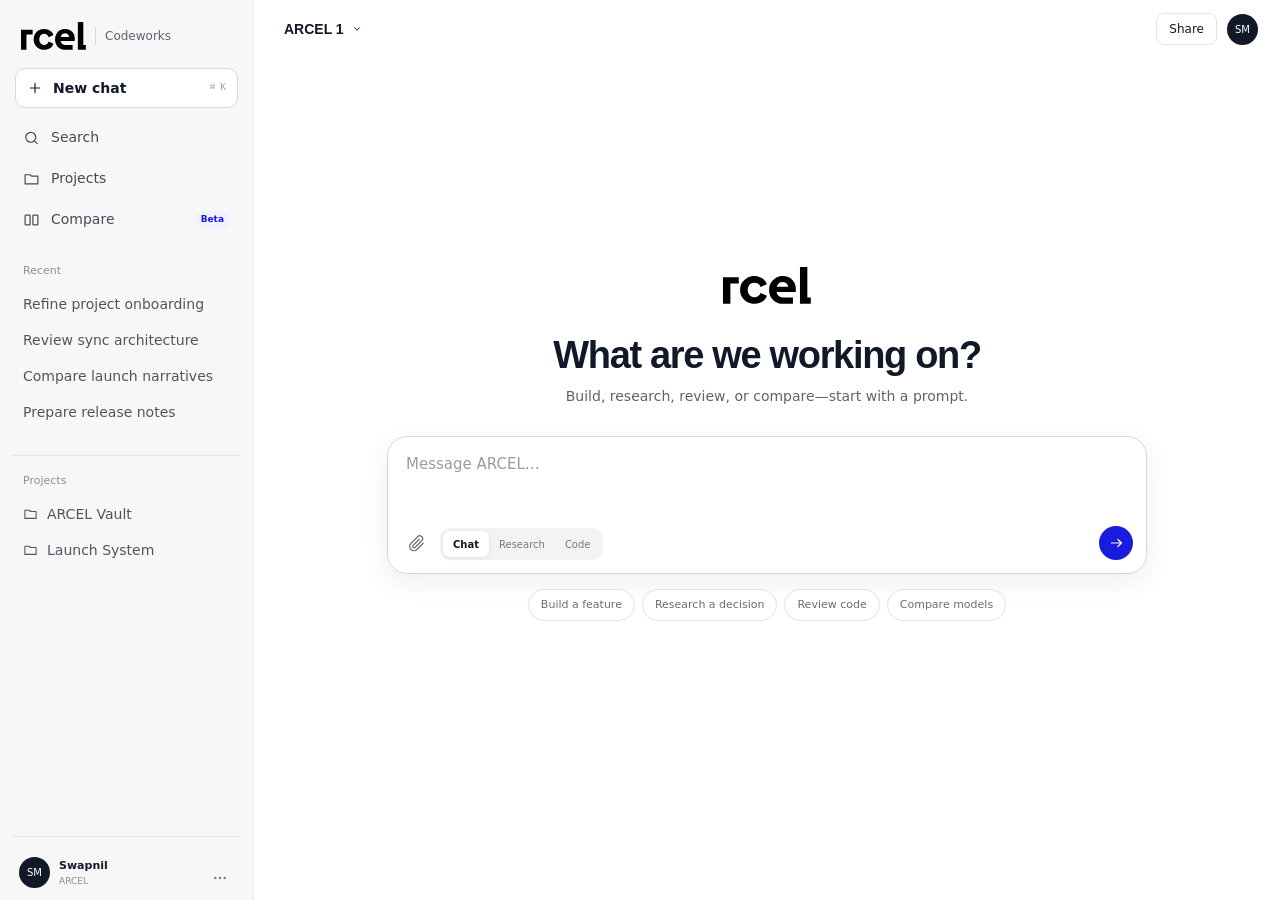
==== commit bf605279: "Rebuild Codeworks as a clean chat-first AI workspace" ====
--- a/index.html
+++ b/index.html
@@ -4,7 +4,7 @@
     <meta charset="UTF-8" />
     <meta name="viewport" content="width=device-width, initial-scale=1.0" />
     <meta name="theme-color" content="#FFFFFF" />
-    <meta name="description" content="ARCEL Codeworks — an intelligent project workspace for durable context, agent sessions, and code." />
+    <meta name="description" content="ARCEL Codeworks — chat, research, coding, projects, and multi-model comparison in one clean AI workspace." />
     <meta name="color-scheme" content="light" />
     <title>ARCEL Codeworks</title>
     <link rel="stylesheet" href="./styles.css" />
--- a/styles.css
+++ b/styles.css
@@ -1,15 +1,262 @@
-@font-face{font-family:Inter;src:url('./assets/fonts/Inter-Variable.woff2')}@font-face{font-family:Jakarta;src:url('./assets/fonts/PlusJakartaSans-Variable.woff2')}
-:root{--blue:#191bdf;--black:#000;--ink:#111827;--dark:#4e4e4e;--neutral:#6e6e73;--line:#cececf;--pale:#f4f5ff;--white:#fff;--ease:cubic-bezier(.22,.8,.22,1)}
-*{box-sizing:border-box}html,body{margin:0;min-width:320px;min-height:100%;background:#fff;color:#000;font:13px/1.45 Inter,Arial,sans-serif}button,input,textarea,select{font:inherit;color:inherit}button{border:0;background:none;cursor:pointer}.icon{width:18px;height:18px;display:block;flex:none}button:focus-visible,input:focus-visible,textarea:focus-visible,select:focus-visible{outline:2px solid var(--blue);outline-offset:3px}.glass{background:#fff;border:1px solid var(--line);box-shadow:none;backdrop-filter:none}.app-shell{min-height:100vh;display:grid;grid-template-columns:260px minmax(0,1fr)}
-.sidebar{position:fixed;inset:0 auto 0 0;width:260px;background:#030303;color:#fff;padding:38px 28px 24px;display:flex;flex-direction:column;z-index:30}.brand-lockup{display:flex;align-items:center;gap:10px;padding-bottom:24px;border-bottom:1px solid #262626}.brand-lockup>img{width:28px;height:28px;object-fit:contain;background:#fff;padding:6px}.brand-lockup>span{display:grid;line-height:1.12}.brand-lockup strong{font:650 13px Jakarta}.brand-lockup small{color:#808080;font-size:8px}.new-session{height:40px;margin:26px 0 30px;border:1px solid #333;color:#fff;display:flex;align-items:center;justify-content:space-between;padding:0 0 0 12px;transition:.2s}.new-session:hover{border-color:#fff}.new-session b{width:39px;height:39px;border-left:1px solid #333;display:grid;place-items:center}.new-session .icon{width:14px}.eyebrow{margin:0;font-size:9px;line-height:1.2;letter-spacing:.08em;text-transform:uppercase;color:var(--neutral);font-weight:500}.sidebar .eyebrow{color:#777}.nav-list{list-style:none;margin:11px 0 0;padding:0;display:grid}.nav-list button{width:100%;height:35px;padding:0 7px;color:#8a8a8a;display:flex;align-items:center;gap:11px;text-align:left;font-size:11px;border-left:1px solid transparent;transition:.2s}.nav-list button:hover{color:#fff}.nav-list button.active{color:#fff;border-left-color:#fff;background:#111}.nav-list .icon{width:14px}.nav-list span{flex:1}.nav-badge{font-style:normal;font-size:9px}.recent{margin-top:34px}.section-label{display:flex;align-items:center;justify-content:space-between}.section-label button{color:#777}.section-label .icon{width:13px}.recent-row{width:100%;min-height:42px;color:#777;display:grid;grid-template-columns:23px 1fr;gap:8px;align-items:center;text-align:left;border-bottom:1px solid #171717;padding:7px 0;transition:.2s}.recent-row:hover{color:#fff;padding-left:5px}.recent-row>span:first-child{font-size:9px;color:#555}.recent-row>span:last-child{display:grid}.recent-row strong{font-size:10px;font-weight:500;color:inherit}.recent-row small{font-size:8px;text-transform:uppercase;letter-spacing:.06em}.sidebar-footer{margin-top:auto;display:flex;justify-content:space-between;color:#5b5b5b;font-size:8px;border-top:1px solid #222;padding-top:13px}
-.workspace{grid-column:2;min-width:0}.topbar{height:70px;margin:0 44px;border-bottom:1px solid var(--line);display:grid;grid-template-columns:1fr auto 1fr;align-items:center;position:sticky;top:0;background:rgba(255,255,255,.96);z-index:20}.crumb{display:flex;align-items:center;gap:10px;color:var(--dark);font-size:10px}.crumb i{font-style:normal;color:#999}.crumb strong{color:var(--blue);font-weight:600}.mobile-menu{display:none}.command-search{display:flex;gap:7px;align-items:center;color:var(--neutral);font-size:10px}.command-search .icon{width:13px}.command-search kbd{font-size:8px;color:#999;border:1px solid var(--line);padding:2px 4px}.top-actions{justify-self:end;display:flex;gap:15px;align-items:center;color:var(--neutral);font-size:9px}.top-actions button{font-size:9px}.workspace-grid{max-width:1420px;margin:0 auto;display:grid;grid-template-columns:minmax(0,1fr) 250px;column-gap:42px;padding:0 44px}.page-main{min-width:0;padding:82px 0 100px}.hero{display:grid;grid-template-columns:1fr 42%;gap:30px;align-items:end;padding-bottom:42px}.hero-kicker{display:block;color:var(--dark);font-size:10px;margin-bottom:15px}.hero h1{font:800 clamp(44px,5vw,74px)/.99 Jakarta;margin:0;letter-spacing:-.045em}.hero>p{font-size:14px;line-height:1.55;color:var(--dark);margin:0}.hero-action{grid-column:2;justify-self:start;margin-top:2px;display:flex;align-items:center;gap:34px;border-bottom:1px solid var(--black);padding:8px 0;font-size:11px;transition:.2s}.hero-action:hover{color:var(--blue);border-color:var(--blue);gap:42px}.hero-action .icon{width:15px}.system-map{height:430px;background:#f5f5f5;position:relative;overflow:hidden;border:1px solid #eee;margin-bottom:54px}.map-label{position:absolute;left:22px;top:19px;display:grid;font-size:9px;color:var(--neutral)}.map-label strong{font-size:12px;color:#000}.map-axis{position:absolute;background:#b8b8b9}.map-axis.x{height:1px;width:68%;left:16%;top:53%}.map-axis.y{width:1px;height:62%;top:22%;left:50%}.map-axis:after,.map-axis:before{content:"";position:absolute;width:5px;height:5px;background:#fff;border:1px solid var(--blue)}.map-axis.x:before{left:-3px;top:-3px}.map-axis.x:after{right:-3px;top:-3px}.map-axis.y:before{top:-3px;left:-3px}.map-axis.y:after{bottom:-3px;left:-3px}.map-core{position:absolute;left:50%;top:53%;width:148px;height:148px;transform:translate(-50%,-50%);background:#fff;border:1px solid var(--blue);display:flex;flex-direction:column;align-items:center;justify-content:center;z-index:3}.map-core:before,.map-core:after,.map-corners:before,.map-corners:after{content:"";position:absolute;width:8px;height:8px;border-color:var(--blue);border-style:solid}.map-core:before{left:-6px;top:-6px;border-width:1px 0 0 1px}.map-core:after{right:-6px;bottom:-6px;border-width:0 1px 1px 0}.map-core img{width:42px;height:38px;margin-bottom:10px}.map-core strong{font:750 16px Jakarta}.map-core small{font-size:7px;letter-spacing:.12em;color:var(--neutral)}.map-project{position:absolute;width:156px;min-height:93px;background:#fff;border:1px solid var(--line);padding:14px;text-align:left;transition:.25s var(--ease);z-index:2}.map-project:hover{border-color:var(--blue);transform:translateY(-4px)}.map-project-1{left:10%;top:31%}.map-project-2{right:9%;top:29%}.map-project-3{left:50%;bottom:5%;transform:translateX(-50%)}.map-project-3:hover{transform:translateX(-50%) translateY(-4px)}.map-project img{width:22px;height:22px;float:left;margin:2px 10px 25px 0}.map-project b{display:block;color:var(--blue);font-size:8px}.map-project strong{display:block;font-size:10px;white-space:nowrap;overflow:hidden;text-overflow:ellipsis}.map-project small{font-size:8px;color:var(--neutral);text-transform:uppercase}.map-corners:before{left:-5px;bottom:-5px;border-width:0 0 1px 1px}.map-corners:after{right:-5px;top:-5px;border-width:1px 1px 0 0}.map-note{position:absolute;right:17px;bottom:13px;font-size:8px;color:var(--blue)}.metrics{display:grid;grid-template-columns:repeat(4,1fr);border-top:1px solid var(--line);border-bottom:1px solid var(--line);margin-bottom:68px}.metrics>div{padding:17px 14px;border-right:1px solid var(--line);display:grid}.metrics>div:first-child{padding-left:0}.metrics>div:last-child{border:0}.metrics span{font-size:8px;color:var(--neutral);text-transform:uppercase;letter-spacing:.06em}.metrics strong{font:650 23px Jakarta}.metrics>div:last-child strong{font-size:14px;color:var(--blue);align-self:end}.project-controls{display:flex;justify-content:space-between;align-items:end;border-bottom:1px solid var(--black);padding-bottom:10px}.search-field{width:min(440px,60%);display:flex;align-items:center;gap:8px}.search-field .icon{width:14px}.search-field input{border:0;outline:0;width:100%;padding:7px 0;background:none;font-size:11px}.search-field kbd{font-size:8px;border:1px solid var(--line);padding:2px 4px}.segmented{display:flex;gap:16px}.segmented button{padding:4px 0;color:var(--neutral);font-size:9px;border-bottom:1px solid transparent}.segmented button.selected{color:var(--blue);border-color:var(--blue)}.project-grid{display:block}.project-card{position:relative;display:grid;grid-template-columns:40px 44px minmax(210px,1.4fr) minmax(160px,1fr) 150px;gap:20px;align-items:center;min-height:132px;border-bottom:1px solid var(--line);transition:.25s var(--ease)}.project-card:hover{background:var(--pale);padding:0 14px;margin:0 -14px}.project-number{font-size:9px;color:var(--neutral)}.project-symbol{width:28px;height:28px;object-fit:contain}.project-copy h2{font:650 18px Jakarta;margin:4px 0}.project-copy h2 button{padding:0;text-align:left}.project-copy h2 button:hover{color:var(--blue)}.project-copy p{font-size:10px;color:var(--dark);margin:0}.status-line{font-size:8px;letter-spacing:.05em;text-transform:uppercase;color:var(--neutral);display:flex;align-items:center;gap:6px}.status-dot{display:inline-block;width:5px;height:5px;background:var(--blue)}.repo-pill{display:grid;border-left:1px solid var(--line);padding-left:20px}.repo-pill span{font-size:10px}.repo-pill small{font-size:8px;color:var(--neutral)}.card-bottom{display:flex;align-items:center;gap:20px}.card-bottom>span{display:grid}.card-bottom strong{font:650 16px Jakarta}.card-bottom small{font-size:8px;color:var(--neutral);text-transform:uppercase}.resume{margin-left:auto;width:33px;height:33px;border:1px solid var(--black);display:grid;place-items:center;transition:.2s}.resume:hover{background:var(--blue);border-color:var(--blue);color:#fff}.resume .icon{width:13px}.card-menu{position:absolute;right:0;top:7px}.icon-btn{width:30px;height:30px;display:grid;place-items:center;color:var(--neutral)}.icon-btn:hover{color:var(--blue)}.icon-btn .icon{width:14px}.add-project-card{width:100%;height:72px;border-bottom:1px solid var(--line);display:flex;align-items:center;gap:15px;color:var(--neutral);text-align:left}.add-project-card>.icon{width:16px}.add-project-card span{display:grid}.add-project-card strong{font-size:10px}.add-project-card small{font-size:8px}.add-project-card:hover{color:var(--blue)}
-.context-rail{padding-top:270px}.guide-card{position:sticky;top:105px;border:0;border-top:1px solid var(--black);padding:17px 0}.guide-orbit{width:32px;height:28px;margin-bottom:36px}.guide-orbit .icon{width:28px;color:var(--blue)}.guide-card h2{font:650 22px/1.1 Jakarta;margin:8px 0 14px;color:var(--blue)}.guide-card>p:not(.eyebrow){font-size:11px;color:var(--dark)}.guide-card ol{list-style:none;padding:0;margin:25px 0}.guide-card li{display:grid;grid-template-columns:26px 1fr;padding:10px 0;border-top:1px solid var(--line)}.guide-card li b{font-size:8px;color:var(--blue)}.guide-card li span{display:grid}.guide-card li strong{font-size:10px}.guide-card li small{font-size:8px;color:var(--neutral)}.soft-button{display:flex;align-items:center;gap:9px;border-bottom:1px solid #000;padding:8px 0;font-size:10px}.soft-button:hover{color:var(--blue);border-color:var(--blue)}.soft-button .icon{width:13px}.rail-heading{display:flex;justify-content:space-between;align-items:center;border-bottom:1px solid var(--black);padding-bottom:8px;font-size:9px;text-transform:uppercase}.rail-heading span{display:flex;gap:7px;align-items:center}.live-orb{width:5px;height:5px;background:var(--blue);display:inline-block}.context-module{border:0;border-bottom:1px solid var(--line);padding:18px 0;margin:0}.context-module>small,.context-module div>small{font-size:8px;color:var(--neutral);letter-spacing:.06em}.context-module>strong{display:block;font-size:11px;margin:8px 0}.context-module>span{display:flex;gap:6px;font-size:9px;color:var(--neutral)}.context-module>span .icon{width:12px}.context-module>div:first-child{display:flex;justify-content:space-between}.context-module>div:first-child button{color:var(--blue);font-size:9px}.context-module p{font-size:10px;color:var(--dark);margin:9px 0 0}.source-stack{display:grid!important;margin-top:10px}.source-stack span{display:grid;grid-template-columns:20px 1fr auto;align-items:center;border-top:1px solid #e4e4e4;padding:7px 0;font-size:9px}.source-stack i{font-style:normal;color:var(--blue);font-size:8px}.source-stack .icon{width:11px}.agent-module{display:grid;grid-template-columns:34px 1fr auto;gap:9px;align-items:center;background:var(--pale);padding:12px}.agent-mini{width:28px;height:28px;background:var(--blue);color:#fff;display:grid!important;place-items:center}.agent-mini .icon{width:14px}.agent-module span{display:grid}.agent-module strong{font-size:9px}
-.detail-view{padding-top:54px}.back-link{display:flex;gap:6px;align-items:center;font-size:9px;color:var(--neutral);margin-bottom:38px}.back-link .icon{width:13px}.project-hero{min-height:245px;border-top:1px solid var(--black);border-bottom:1px solid var(--line);display:grid;grid-template-columns:1fr 100px 120px auto;gap:28px;align-items:center}.project-identity h1{font:800 clamp(38px,4vw,62px)/1 Jakarta;margin:9px 0 12px;letter-spacing:-.04em}.project-identity>p{font-size:12px;color:var(--dark);max-width:560px}.hero-tags{display:flex;gap:5px}.hero-tags span{border:1px solid var(--line);padding:4px 8px;font-size:8px;color:var(--dark)}.detail-symbol{width:74px;height:74px;justify-self:center}.hero-score{border-left:1px solid var(--line);padding-left:22px;display:grid}.hero-score strong{font:700 34px Jakarta;color:var(--blue)}.hero-score small{font-size:8px;color:var(--neutral)}.workspace-tabs{height:50px;display:flex;border-bottom:1px solid var(--black);margin-bottom:45px}.workspace-tabs button{padding:0 24px 0 0;margin-right:27px;font-size:10px;color:var(--neutral);position:relative}.workspace-tabs button[aria-selected=true]{color:var(--blue)}.workspace-tabs button[aria-selected=true]:after{content:"";position:absolute;left:0;right:24px;bottom:-1px;height:2px;background:var(--blue)}.workspace-tabs i{font-style:normal}.panel-heading{display:flex;justify-content:space-between;align-items:end;margin-bottom:12px}.panel-heading h2{font:650 28px Jakarta;margin:4px 0 0}.session-list{border-top:1px solid var(--line)}.session-row{min-height:82px;border:0;border-bottom:1px solid var(--line);display:grid;grid-template-columns:34px 1fr 100px 30px;gap:14px;align-items:center;padding:12px 0}.session-row:hover{background:var(--pale);padding-left:10px;padding-right:10px}.session-icon,.result-icon{width:30px;height:30px;display:grid;place-items:center;border:1px solid var(--line);color:var(--blue)}.session-icon .icon{width:14px}.session-row h3,.result-card h3{font:600 12px Jakarta;margin:0 0 4px}.session-row p,.result-card p{font-size:9px;color:var(--neutral);margin:0}.session-meta{display:grid;font-size:8px;text-transform:uppercase}.session-meta small{color:var(--neutral)}.timeline{border-top:1px solid var(--line)}.timeline-row{display:grid;grid-template-columns:35px 1fr;gap:14px;padding:18px 0;border-bottom:1px solid var(--line)}.timeline-row>span{color:var(--blue)}.timeline-row .icon{width:16px}.timeline-row small{font-size:8px;color:var(--blue)}.timeline-row h3{font:600 13px Jakarta;margin:4px 0}.timeline-row p{font-size:10px;color:var(--dark)}.artifact-grid{display:grid;grid-template-columns:repeat(2,1fr);border-top:1px solid var(--line);border-left:1px solid var(--line)}.artifact{min-height:95px;border:0;border-right:1px solid var(--line);border-bottom:1px solid var(--line);display:grid;grid-template-columns:32px 1fr;gap:10px;text-align:left;padding:15px}.artifact>span{grid-row:1/3;color:var(--blue)}.artifact strong{font-size:10px;align-self:end}.artifact small{font-size:8px;color:var(--neutral)}.run-card,.result-card{border:0;border-bottom:1px solid var(--line);display:grid;grid-template-columns:45px 1fr auto;gap:15px;align-items:center;padding:16px 0}.agent-core{width:38px;height:38px;border:1px solid var(--blue);display:grid;place-items:center;position:relative}.agent-core>span{position:absolute;inset:4px;border:1px solid #bcc0ff;animation:spin 3s linear infinite}.agent-core>span:nth-child(2){inset:9px}.agent-core b{color:var(--blue)}.agent-core .icon{width:13px}.run-copy small,.result-card small{font-size:8px;color:var(--blue);text-transform:uppercase}.run-copy h3{font:600 12px Jakarta;margin:3px 0}.run-copy p{font-size:9px;color:var(--neutral);margin:4px 0}.run-track{height:2px;background:#e2e2e2}.run-track i{display:block;height:100%;background:var(--blue);transition:width .4s}.source-row{display:flex;gap:5px;margin-top:6px}.source-row span{font-size:8px;border:1px solid var(--line);padding:3px 6px}
-.composer-wrap{margin-top:56px}.composer{border:1px solid var(--black);padding:18px;position:relative}.composer:focus-within{border-color:var(--blue);box-shadow:inset 3px 0 0 var(--blue)}.composer-head{display:flex;align-items:center;gap:8px;font-size:9px;color:var(--neutral)}.composer-head label{flex:1}.composer-head>span:last-child{display:flex;gap:6px;align-items:center}.agent-mark{width:25px;height:25px;background:var(--blue);color:#fff;display:grid;place-items:center}.agent-mark .icon{width:13px}.composer textarea{border:0;outline:0;background:none;width:100%;min-height:95px;resize:vertical;padding:17px 0;font:500 16px/1.5 Jakarta}.composer-actions{display:flex;justify-content:space-between;align-items:center}.mode-switch{display:flex;gap:16px}.mode-switch button{padding:5px 0;font-size:9px;color:var(--neutral);border-bottom:1px solid transparent}.mode-switch button.active{color:var(--blue);border-color:var(--blue)}.compose-tools{display:flex;align-items:center;gap:8px}.tool-button{color:var(--neutral)}.tool-button .icon{width:15px}.compose-tools select{border:1px solid var(--line);height:31px;background:#fff;font-size:9px}.send-button{height:34px;background:var(--blue);color:#fff;display:flex;align-items:center;gap:20px;padding:0 10px 0 13px;font-size:9px}.send-button:hover{background:#000}.send-button .icon{width:13px}.composer-hint{font-size:8px;color:var(--neutral);text-align:right;margin:7px 0}.attachment-popover{position:absolute;right:12px;bottom:50px;width:220px;padding:8px;background:#fff;border:1px solid #000;z-index:5}.attachment-popover>small{font-size:8px;color:var(--neutral)}.attachment-popover button{width:100%;display:grid;grid-template-columns:18px 1fr auto;gap:8px;text-align:left;padding:8px 0;border-bottom:1px solid #eee;font-size:9px}.attachment-popover .icon{width:13px}
-.modal-backdrop{position:fixed;inset:0;background:rgba(0,0,0,.55);z-index:100;display:grid;place-items:center;padding:20px}.modal{width:min(480px,100%);max-height:90vh;overflow:auto;background:#fff;border:0;padding:30px;position:relative}.modal-orb{width:36px;height:36px;background:var(--blue);color:#fff;display:grid;place-items:center;margin-bottom:30px}.modal .close{position:absolute;right:16px;top:16px}.modal h2{font:700 30px/1.05 Jakarta;margin:9px 0}.modal-intro{font-size:11px;color:var(--dark)}.modal form{display:grid;gap:14px;margin-top:25px}.modal label{display:grid;gap:5px;font-size:9px;text-transform:uppercase;color:var(--neutral)}.modal input,.modal textarea,.modal select{border:0;border-bottom:1px solid var(--black);border-radius:0;padding:9px 0;background:#fff;outline:0}.modal textarea{min-height:75px}.modal fieldset{border:1px solid var(--line)}.check-row{display:flex!important;align-items:center;gap:8px!important}.check-row input{width:auto}.action-list{display:grid;border-top:1px solid var(--black);margin-top:24px}.action-list button{height:45px;border-bottom:1px solid var(--line);text-align:left;display:flex;gap:10px;align-items:center}.command-backdrop{align-items:start;padding-top:12vh}.command-modal{width:min(520px,94vw);background:#fff;border-top:3px solid var(--blue);padding:10px}.command-modal>div{height:48px;border-bottom:1px solid var(--black);display:flex;align-items:center;gap:9px}.command-modal input{border:0;outline:0;flex:1}.command-modal>p{font-size:8px;color:var(--neutral)}.command-modal>button{width:100%;min-height:48px;display:grid;grid-template-columns:30px 1fr auto;gap:10px;align-items:center;text-align:left;border-bottom:1px solid #e5e5e5}.command-modal>button>span:nth-child(2){display:grid}.command-modal strong{font-size:10px}.command-modal small{font-size:8px;color:var(--neutral)}.mini-orb{font-size:8px;color:var(--blue)}.toast{position:fixed;left:50%;bottom:20px;transform:translateX(-50%);z-index:200;background:#000;color:#fff;padding:10px 14px;display:flex;align-items:center;gap:8px;font-size:9px}.toast .icon{width:13px}.mobile-drawer>.sidebar{display:flex}.drawer-close{position:fixed;top:10px;left:220px;z-index:102;color:#fff}.drawer-close .icon{width:15px}
-.reveal{opacity:0;transform:translateY(10px)}.ready .reveal{animation:reveal .55s var(--ease) forwards;animation-delay:calc(var(--i,0)*65ms)}.shake{animation:shake .35s}@keyframes reveal{to{opacity:1;transform:none}}@keyframes spin{to{transform:rotate(360deg)}}@keyframes shake{25%{transform:translateX(-4px)}50%{transform:translateX(4px)}}
-.brand-lockup>img{width:54px;height:24px;padding:5px}.brand-lockup strong{font-size:10px}.brand-lockup small{font-size:7px}.guide-orbit{width:36px;height:32px;display:block}.guide-orbit img{width:100%;height:100%;object-fit:contain}
-@media(max-width:1120px){.workspace-grid{grid-template-columns:minmax(0,1fr);padding:0 32px}.context-rail{position:fixed;right:0;top:70px;width:280px;height:calc(100vh - 70px);background:#fff;padding:28px;z-index:22;transform:translateX(100%);transition:.3s}.context-rail.open{transform:none}.topbar{margin:0 32px}.project-card{grid-template-columns:35px 38px 1.4fr 1fr 130px}}
-@media(max-width:800px){.app-shell{display:block}.workspace{grid-column:auto}.app-shell>.sidebar{display:none}.topbar{margin:0 18px;grid-template-columns:1fr auto}.mobile-menu{display:block}.command-search{display:none}.workspace-grid{padding:0 18px}.page-main{padding-top:52px}.hero{grid-template-columns:1fr}.hero>p,.hero-action{grid-column:1}.hero h1{font-size:44px}.system-map{height:380px}.map-project{width:130px}.metrics{grid-template-columns:repeat(2,1fr)}.metrics>div:nth-child(2){border-right:0}.project-card{grid-template-columns:30px 36px 1fr 110px}.repo-pill{display:none}.top-actions>span{display:none}.context-rail{top:70px}}
-@media(max-width:560px){.topbar{height:58px}.top-actions{gap:8px}.crumb i,.crumb>span:nth-of-type(2){display:none}.page-main{padding-top:38px}.hero h1{font-size:36px}.hero{gap:22px}.system-map{height:420px}.map-axis.x{width:76%;left:12%;top:49%}.map-axis.y{top:24%;height:60%;left:50%}.map-core{width:112px;height:112px;top:49%}.map-core img{width:33px;height:29px}.map-project{width:116px;padding:10px}.map-project-1{left:2%;top:22%}.map-project-2{right:2%;top:22%}.map-project-3{bottom:4%}.map-project strong{font-size:8px}.map-note{display:none}.metrics{margin-bottom:45px}.project-controls{display:block}.search-field{width:100%}.segmented{margin-top:10px}.project-card{grid-template-columns:26px 32px 1fr 34px;gap:10px;min-height:112px}.project-copy h2{font-size:14px}.project-copy p,.card-bottom>span{display:none}.card-bottom{display:block}.card-menu{display:none}.project-hero{grid-template-columns:1fr 60px auto;min-height:220px}.project-identity h1{font-size:34px}.detail-symbol{width:48px;height:48px}.hero-score{display:none}.workspace-tabs button{margin-right:10px;padding-right:10px}.session-row{grid-template-columns:30px 1fr 25px}.session-meta{display:none}.artifact-grid{grid-template-columns:1fr}.composer-actions{align-items:flex-end}.mode-switch{gap:8px}.compose-tools select{display:none}.send-button span{display:none}.modal{padding:25px 20px}.context-rail{top:58px;width:270px}.composer-head>span:last-child{display:none}}
-@media(prefers-reduced-motion:reduce){*,*:before,*:after{animation:none!important;transition:none!important}.reveal{opacity:1;transform:none}}
+@font-face {
+  font-family: Inter;
+  src: url("./assets/fonts/Inter-Variable.woff2");
+}
+
+@font-face {
+  font-family: Jakarta;
+  src: url("./assets/fonts/PlusJakartaSans-Variable.woff2");
+}
+
+:root {
+  --blue: #191bdf;
+  --ink: #111827;
+  --muted: #5a6470;
+  --pale: #f1f2ff;
+  --sidebar: #f7f7f8;
+  --line: #e2e3e7;
+  --white: #ffffff;
+  --radius: 14px;
+  --ease: cubic-bezier(.2, .8, .2, 1);
+}
+
+* { box-sizing: border-box; }
+html, body { margin: 0; min-width: 320px; min-height: 100%; background: var(--white); color: var(--ink); font: 14px/1.5 Inter, system-ui, sans-serif; }
+button, textarea, input { color: inherit; font: inherit; }
+button { border: 0; background: none; cursor: pointer; }
+button:focus-visible, textarea:focus-visible, input:focus-visible { outline: 2px solid rgba(25, 27, 223, .55); outline-offset: 2px; }
+.icon { display: block; width: 18px; height: 18px; flex: none; }
+.app-shell { min-height: 100vh; display: grid; grid-template-columns: 254px minmax(0, 1fr); }
+
+.sidebar { position: fixed; inset: 0 auto 0 0; width: 254px; z-index: 20; display: flex; flex-direction: column; padding: 17px 12px 12px; background: var(--sidebar); border-right: 1px solid #ededee; }
+.brand { height: 38px; padding: 3px 9px; display: flex; align-items: center; gap: 9px; }
+.brand img { display: block; width: 65px; height: 28px; object-fit: contain; }
+.brand span { color: var(--muted); font-size: 12px; border-left: 1px solid #d7d8dc; padding-left: 9px; }
+.new-chat { margin: 13px 3px 10px; height: 40px; border: 1px solid #d9dade; border-radius: 10px; background: var(--white); display: flex; align-items: center; gap: 10px; padding: 0 11px; text-align: left; transition: border-color .2s, background .2s; }
+.new-chat:hover { border-color: #b8bac2; }
+.new-chat span { flex: 1; font-weight: 550; }
+.new-chat kbd { color: #989ca4; font-size: 9px; }
+.new-chat .icon { width: 16px; }
+.primary-nav { display: grid; gap: 2px; }
+.primary-nav button { width: 100%; height: 39px; border-radius: 9px; display: flex; align-items: center; gap: 11px; padding: 0 11px; color: #454b55; text-align: left; }
+.primary-nav button:hover, .primary-nav button.active { background: #ebebed; color: var(--ink); }
+.primary-nav button.active { font-weight: 600; }
+.primary-nav button span { flex: 1; }
+.primary-nav button b { padding: 2px 6px; border-radius: 99px; color: var(--blue); background: var(--pale); font-size: 9px; font-weight: 650; }
+.primary-nav .icon { width: 17px; }
+.sidebar-section { margin-top: 24px; min-height: 0; }
+.sidebar-section > p { padding: 0 11px; margin: 0 0 7px; color: #8b8f97; font-size: 11px; }
+.sidebar-section > button { width: 100%; height: 36px; border-radius: 8px; display: flex; align-items: center; gap: 9px; padding: 0 11px; color: #505660; text-align: left; }
+.sidebar-section > button:hover { background: #ebebed; color: var(--ink); }
+.sidebar-section > button span { overflow: hidden; flex: 1; white-space: nowrap; text-overflow: ellipsis; }
+.sidebar-section > button i { display: none; }
+.sidebar-section > button:hover i { display: block; }
+.sidebar-section .icon { width: 15px; }
+.projects-shortcut { border-top: 1px solid #e5e5e7; padding-top: 17px; }
+.account { margin-top: auto; height: 52px; border-top: 1px solid #e4e4e6; display: grid; grid-template-columns: 31px 1fr 28px; gap: 9px; align-items: end; padding: 11px 7px 0; }
+.account > span, .user-button { width: 31px; height: 31px; border-radius: 50%; display: grid; place-items: center; background: var(--ink); color: #fff; font-size: 10px; }
+.account > div { display: grid; }
+.account strong { font-size: 11px; }
+.account small { color: #8a8f97; font-size: 9px; }
+.account button { color: #777d86; }
+.account .icon { width: 16px; }
+
+.workspace { min-width: 0; grid-column: 2; }
+.topbar { height: 58px; position: sticky; top: 0; z-index: 10; display: grid; grid-template-columns: 1fr auto; align-items: center; padding: 0 22px; background: rgba(255, 255, 255, .93); backdrop-filter: blur(12px); }
+.model-button { justify-self: start; display: flex; align-items: center; gap: 6px; height: 34px; padding: 0 8px; border-radius: 8px; font: 600 14px Jakarta, sans-serif; }
+.model-button:hover { background: #f3f3f4; }
+.model-button .icon { width: 14px; }
+.model-switcher { position: fixed; top: 49px; left: 270px; z-index: 25; width: 230px; padding: 7px; border: 1px solid #d9dade; border-radius: 12px; background: #fff; box-shadow: 0 14px 36px rgba(17, 24, 39, .13); }
+.model-switcher > p { margin: 5px 8px 7px; color: #8b8f97; font-size: 9px; text-transform: uppercase; letter-spacing: .06em; }
+.model-switcher > button { width: 100%; min-height: 45px; border-radius: 8px; padding: 6px 8px; display: flex; align-items: center; text-align: left; }
+.model-switcher > button:hover, .model-switcher > button.active { background: #f4f4f5; }
+.model-switcher > button > span { flex: 1; display: grid; }
+.model-switcher strong { font-size: 10px; }
+.model-switcher small { color: #8b8f97; font-size: 8px; }
+.model-switcher .icon { width: 14px; color: var(--blue); }
+.top-actions { display: flex; align-items: center; gap: 10px; }
+.top-actions > button:first-child { height: 32px; padding: 0 12px; border: 1px solid var(--line); border-radius: 8px; font-size: 12px; }
+.user-button { padding: 0; }
+.mobile-menu { display: none; }
+
+.home-view { min-height: calc(100vh - 58px); display: grid; place-items: center; padding: 30px 24px 100px; }
+.welcome { width: min(760px, 100%); text-align: center; }
+.welcome-logo { width: 88px; height: auto; margin-bottom: 24px; }
+.welcome h1 { margin: 0; font: 650 clamp(28px, 4vw, 38px)/1.15 Jakarta, sans-serif; letter-spacing: -.035em; }
+.welcome > p { margin: 9px 0 29px; color: var(--muted); }
+.composer { width: 100%; min-height: 132px; border: 1px solid #d7d8dc; border-radius: 20px; padding: 13px; background: var(--white); box-shadow: 0 8px 26px rgba(17, 24, 39, .07); text-align: left; transition: border-color .2s, box-shadow .2s; }
+.composer:focus-within { border-color: #afb1ba; box-shadow: 0 10px 30px rgba(17, 24, 39, .09); }
+.composer textarea { width: 100%; min-height: 70px; resize: none; border: 0; outline: 0; background: transparent; padding: 3px 5px; font-size: 15px; }
+.composer textarea::placeholder { color: #989ca4; }
+.composer-bar { display: flex; justify-content: space-between; align-items: end; gap: 14px; }
+.composer-bar > div { display: flex; align-items: center; gap: 7px; }
+.icon-button { width: 32px; height: 32px; border-radius: 9px; display: grid; place-items: center; color: #656b75; }
+.icon-button:hover { background: #f1f1f3; }
+.icon-button .icon { width: 17px; }
+.mode-selector { display: flex; padding: 3px; border-radius: 10px; background: #f3f3f4; }
+.mode-selector button { height: 26px; padding: 0 10px; border-radius: 7px; color: #737882; font-size: 10px; }
+.mode-selector button.active { background: var(--white); color: var(--ink); box-shadow: 0 1px 4px rgba(17, 24, 39, .08); font-weight: 600; }
+.send { width: 34px; height: 34px; border-radius: 50%; display: grid; place-items: center; background: var(--blue); color: #fff; transition: transform .2s var(--ease), background .2s; }
+.send:hover { transform: scale(1.05); background: #0f10b9; }
+.send:disabled { opacity: .55; }
+.send .icon { width: 17px; }
+.stop-square { width: 10px; height: 10px; border-radius: 2px; background: #fff; }
+.suggestions { margin-top: 15px; display: flex; justify-content: center; flex-wrap: wrap; gap: 7px; }
+.suggestions button { height: 32px; padding: 0 12px; border: 1px solid #e1e2e5; border-radius: 99px; color: #676d76; background: #fff; font-size: 11px; }
+.suggestions button:hover { border-color: #c5c7cd; color: var(--ink); }
+
+.chat-view { min-height: calc(100vh - 58px); padding: 30px 24px 160px; }
+.thread { width: min(760px, 100%); margin: 0 auto; display: grid; gap: 29px; }
+.message { animation: enter .35s var(--ease); }
+.user-message { display: flex; justify-content: flex-end; }
+.user-message > div { max-width: 78%; padding: 11px 15px; border-radius: 18px 18px 4px 18px; background: #f0f0f2; }
+.assistant-message { display: grid; grid-template-columns: 29px 1fr; gap: 13px; }
+.assistant-mark { width: 29px; height: 29px; border-radius: 8px; display: grid; place-items: center; background: var(--pale); }
+.assistant-mark img { width: 17px; height: 16px; object-fit: contain; }
+.message-body > p { margin: 2px 0 0; line-height: 1.72; }
+.message-actions { display: flex; gap: 2px; margin-top: 10px; opacity: .6; }
+.message-actions button { width: 28px; height: 28px; border-radius: 7px; display: grid; place-items: center; }
+.message-actions button:hover { background: #f2f2f3; }
+.message-actions .icon { width: 15px; }
+.source-list { display: flex; gap: 7px; margin-top: 14px; flex-wrap: wrap; }
+.source-list button { max-width: 190px; height: 34px; border: 1px solid var(--line); border-radius: 9px; display: flex; align-items: center; gap: 7px; padding: 0 9px; font-size: 10px; }
+.source-list b { width: 17px; height: 17px; border-radius: 5px; display: grid; place-items: center; background: var(--pale); color: var(--blue); font-size: 8px; }
+.source-list span { overflow: hidden; white-space: nowrap; text-overflow: ellipsis; }
+.thinking > div:last-child { height: 29px; display: flex; align-items: center; gap: 4px; }
+.thinking span { width: 5px; height: 5px; border-radius: 50%; background: #8e9299; animation: thinking 1.2s infinite; }
+.thinking span:nth-child(2) { animation-delay: .15s; }
+.thinking span:nth-child(3) { animation-delay: .3s; }
+.chat-composer { position: fixed; left: 254px; right: 0; bottom: 0; z-index: 8; padding: 22px 24px 8px; background: linear-gradient(transparent, #fff 28%); }
+.chat-composer > .composer { width: min(760px, 100%); min-height: 104px; margin: 0 auto; }
+.composer.compact textarea { min-height: 48px; }
+.chat-composer > p { margin: 6px 0 0; text-align: center; color: #969aa2; font-size: 9px; }
+
+.library-view, .project-view, .arena-view { width: min(1040px, calc(100% - 48px)); margin: 0 auto; padding: 65px 0 100px; }
+.library-head { display: flex; align-items: end; justify-content: space-between; padding-bottom: 28px; }
+.library-head h1, .project-welcome h1, .arena-heading h1 { margin: 0; font: 650 32px/1.2 Jakarta, sans-serif; letter-spacing: -.03em; }
+.library-head p, .project-welcome p, .arena-heading p { margin: 7px 0 0; color: var(--muted); }
+.primary-button { min-height: 36px; padding: 0 13px; border-radius: 9px; display: inline-flex; align-items: center; justify-content: center; gap: 8px; background: var(--blue); color: #fff; font-size: 11px; }
+.primary-button:hover { background: #0f10b9; }
+.primary-button .icon { width: 15px; }
+.library-search { width: 100%; height: 41px; border: 1px solid var(--line); border-radius: 10px; display: flex; align-items: center; gap: 9px; padding: 0 12px; }
+.library-search .icon { width: 16px; color: #7c818a; }
+.library-search input { width: 100%; border: 0; outline: 0; }
+.project-list { margin-top: 18px; display: grid; grid-template-columns: repeat(2, 1fr); gap: 11px; }
+.project-card { min-height: 108px; border: 1px solid var(--line); border-radius: var(--radius); padding: 15px; display: grid; grid-template-columns: 38px 1fr auto 20px; gap: 12px; align-items: center; text-align: left; transition: border-color .2s, transform .2s var(--ease); }
+.project-card:hover { border-color: #babdc5; transform: translateY(-2px); }
+.folder-mark { width: 38px; height: 38px; border-radius: 10px; background: var(--pale); color: var(--blue); display: grid; place-items: center; }
+.folder-mark .icon { width: 18px; }
+.project-card > span:nth-child(2), .project-meta { display: grid; }
+.project-card strong { font: 600 13px Jakarta, sans-serif; }
+.project-card small { color: #858a93; font-size: 10px; }
+.project-meta { text-align: right; }
+.project-meta b { font-size: 9px; font-weight: 500; }
+.project-card > .icon { width: 15px; color: #8e929a; }
+.project-heading { display: flex; gap: 8px; color: #8b8f97; font-size: 11px; }
+.project-heading strong { color: var(--ink); }
+.project-welcome { padding: 55px 0 38px; text-align: center; }
+.folder-mark.large { width: 54px; height: 54px; margin: 0 auto 17px; border-radius: 15px; }
+.folder-mark.large .icon { width: 25px; }
+.project-recents { width: min(720px, 100%); margin: 0 auto 28px; }
+.project-recents > p { color: #858a92; font-size: 11px; }
+.project-recents > button { width: 100%; min-height: 48px; border-top: 1px solid var(--line); display: flex; justify-content: space-between; align-items: center; text-align: left; }
+.project-recents > button > span { display: flex; gap: 10px; align-items: center; }
+.project-recents > button .icon { width: 15px; color: #7b8089; }
+.project-recents small { color: #969aa2; font-size: 9px; }
+.project-composer { width: min(720px, 100%); margin: 0 auto; }
+
+.arena-view { position: relative; }
+.arena-heading { display: flex; align-items: end; justify-content: space-between; gap: 25px; margin-bottom: 27px; }
+.arena-heading > div > span { display: block; margin-bottom: 7px; color: var(--blue); font-size: 10px; font-weight: 650; text-transform: uppercase; letter-spacing: .08em; }
+.arena-heading p { max-width: 600px; }
+.models-button { height: 36px; border: 1px solid var(--line); border-radius: 9px; padding: 0 10px; display: flex; align-items: center; gap: 7px; white-space: nowrap; font-size: 11px; }
+.models-button b { min-width: 18px; height: 18px; border-radius: 6px; display: grid; place-items: center; color: var(--blue); background: var(--pale); font-size: 9px; }
+.models-button .icon { width: 13px; }
+.arena-prompt { border: 1px solid var(--line); border-radius: var(--radius); padding: 15px; }
+.arena-prompt label { display: block; color: #81868e; font-size: 9px; text-transform: uppercase; letter-spacing: .08em; }
+.arena-prompt textarea { width: 100%; min-height: 84px; border: 0; outline: 0; resize: vertical; padding: 11px 0; font-size: 14px; }
+.arena-prompt > div { display: flex; justify-content: flex-end; gap: 7px; }
+.arena-prompt > div > button:not(.primary-button) { height: 36px; border: 1px solid var(--line); border-radius: 9px; padding: 0 10px; display: flex; align-items: center; gap: 7px; font-size: 10px; }
+.arena-prompt button:disabled { opacity: .42; cursor: default; }
+.arena-prompt .icon { width: 14px; }
+.arena-grid { display: grid; grid-template-columns: repeat(2, 1fr); gap: 10px; margin-top: 16px; }
+.arena-empty { min-height: 190px; border: 1px dashed #d9dade; border-radius: var(--radius); display: flex; flex-direction: column; align-items: center; justify-content: center; color: #989ca4; }
+.arena-empty > span { width: 28px; height: 28px; border-radius: 8px; display: grid; place-items: center; background: #f2f2f4; font-size: 10px; }
+.arena-empty p { margin: 10px 0 1px; color: #6f747c; font-size: 11px; }
+.arena-empty small { font-size: 9px; }
+.arena-card { min-height: 260px; border: 1px solid var(--line); border-radius: var(--radius); display: grid; grid-template-rows: auto 1fr auto; overflow: hidden; animation: enter .35s var(--ease); }
+.arena-card.winner { border-color: var(--blue); box-shadow: 0 0 0 2px rgba(25, 27, 223, .08); }
+.arena-card header, .arena-card footer { min-height: 43px; padding: 0 13px; display: flex; align-items: center; gap: 8px; background: #fafafa; }
+.arena-card header { border-bottom: 1px solid var(--line); }
+.arena-card header > span { flex: 1; color: #777c85; font-size: 9px; text-transform: uppercase; letter-spacing: .06em; }
+.arena-card header > strong { font-size: 10px; }
+.arena-card header > b { padding: 3px 6px; border-radius: 6px; color: var(--blue); background: var(--pale); font-size: 8px; }
+.arena-card > div { padding: 17px; }
+.arena-card > div p { margin: 0; line-height: 1.67; }
+.arena-card footer { justify-content: space-between; border-top: 1px solid var(--line); color: #8d9199; font-size: 9px; }
+.arena-card footer button { display: flex; gap: 6px; align-items: center; font-size: 9px; }
+.arena-card footer .icon { width: 13px; }
+.model-menu { position: absolute; z-index: 7; right: 0; top: 142px; width: 250px; padding: 8px; border: 1px solid #d5d6da; border-radius: 13px; background: #fff; box-shadow: 0 16px 40px rgba(17, 24, 39, .12); }
+.model-menu > div { height: 37px; padding: 0 7px; display: flex; align-items: center; justify-content: space-between; border-bottom: 1px solid #eee; font-size: 11px; }
+.model-menu > button { width: 100%; height: 46px; border-radius: 8px; padding: 0 7px; display: grid; grid-template-columns: 22px 1fr; gap: 7px; align-items: center; text-align: left; }
+.model-menu > button:hover { background: #f5f5f6; }
+.model-menu > button > span { width: 18px; height: 18px; border: 1px solid #d6d7dc; border-radius: 5px; display: grid; place-items: center; }
+.model-menu > button.selected > span { border-color: var(--blue); background: var(--blue); color: #fff; }
+.model-menu > button .icon { width: 12px; }
+.model-menu > button > div { display: grid; }
+.model-menu > button strong { font-size: 10px; }
+.model-menu > button small { color: #8b9098; font-size: 8px; }
+
+.search-overlay, .mobile-overlay { position: fixed; inset: 0; z-index: 50; background: rgba(17, 24, 39, .28); backdrop-filter: blur(4px); }
+.search-overlay { display: grid; align-items: start; justify-items: center; padding-top: 11vh; }
+.search-overlay section { width: min(560px, calc(100% - 32px)); padding: 9px; border-radius: 15px; background: #fff; box-shadow: 0 22px 70px rgba(17, 24, 39, .2); }
+.search-overlay label { height: 48px; display: flex; align-items: center; gap: 9px; padding: 0 9px; border-bottom: 1px solid var(--line); }
+.search-overlay label input { flex: 1; border: 0; outline: 0; }
+.search-overlay kbd { color: #9498a0; font-size: 9px; }
+.search-overlay section > p { margin: 12px 9px 5px; color: #92969e; font-size: 9px; text-transform: uppercase; }
+.search-overlay section > button { width: 100%; height: 42px; border-radius: 8px; display: flex; gap: 10px; align-items: center; padding: 0 10px; text-align: left; }
+.search-overlay section > button:hover { background: #f4f4f5; }
+.search-overlay .icon { width: 15px; }
+.mobile-overlay > .sidebar { display: flex; }
+.mobile-overlay > button { position: fixed; top: 13px; left: 260px; width: 34px; height: 34px; border-radius: 50%; display: grid; place-items: center; background: #fff; }
+
+@keyframes enter { from { opacity: 0; transform: translateY(7px); } }
+@keyframes thinking { 0%, 60%, 100% { transform: translateY(0); opacity: .45; } 30% { transform: translateY(-4px); opacity: 1; } }
+
+@media (max-width: 760px) {
+  .app-shell { display: block; }
+  .app-shell > .sidebar { display: none; }
+  .workspace { grid-column: auto; }
+  .topbar { height: 54px; padding: 0 13px; grid-template-columns: auto 1fr auto; }
+  .mobile-menu { display: grid; place-items: center; width: 34px; height: 34px; }
+  .model-button { justify-self: start; }
+  .model-switcher { left: 13px; top: 48px; }
+  .chat-composer { left: 0; padding-left: 12px; padding-right: 12px; }
+  .home-view { min-height: calc(100vh - 54px); padding-left: 14px; padding-right: 14px; }
+  .welcome-logo { width: 76px; }
+  .welcome h1 { font-size: 29px; }
+  .library-view, .project-view, .arena-view { width: calc(100% - 28px); padding-top: 38px; }
+  .project-list, .arena-grid { grid-template-columns: 1fr; }
+  .arena-heading { align-items: start; }
+  .arena-heading h1 { font-size: 27px; }
+  .model-menu { top: 128px; }
+}
+
+@media (max-width: 500px) {
+  .top-actions > button:first-child { display: none; }
+  .suggestions { display: grid; grid-template-columns: 1fr 1fr; }
+  .suggestions button { padding: 0 8px; }
+  .mode-selector button { padding: 0 7px; }
+  .library-head { align-items: start; }
+  .project-card { grid-template-columns: 38px 1fr 17px; }
+  .project-meta { display: none; }
+  .arena-heading { display: grid; }
+  .models-button { justify-self: start; }
+  .arena-prompt > div { flex-wrap: wrap; justify-content: start; }
+  .arena-prompt .primary-button { margin-left: auto; }
+  .user-message > div { max-width: 90%; }
+}
+
+@media (prefers-reduced-motion: reduce) {
+  *, *::before, *::after { animation: none !important; transition: none !important; scroll-behavior: auto !important; }
+}
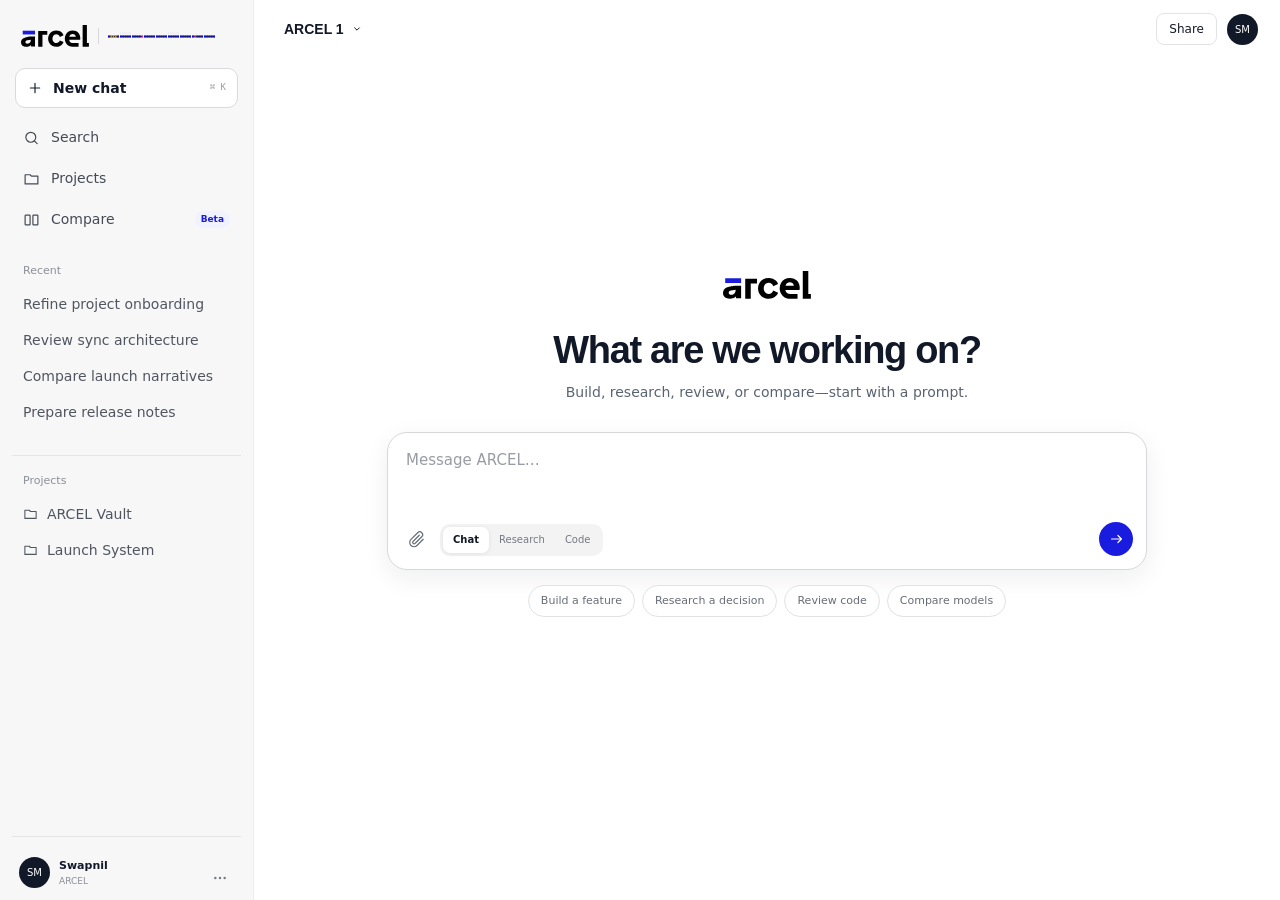
==== commit e4887f16: "Use official ARCEL brand assets" ====
--- a/index.html
+++ b/index.html
@@ -8,7 +8,7 @@
     <meta name="color-scheme" content="light" />
     <title>ARCEL Codeworks</title>
     <link rel="stylesheet" href="./styles.css" />
-    <link rel="icon" href="./assets/arcel-wordmark.svg" type="image/svg+xml" />
+    <link rel="icon" href="./assets/arcel-logo-figma.svg" type="image/svg+xml" />
   </head>
   <body>
     <main id="app"></main>
--- a/styles.css
+++ b/styles.css
@@ -30,8 +30,10 @@
 
 .sidebar { position: fixed; inset: 0 auto 0 0; width: 254px; z-index: 20; display: flex; flex-direction: column; padding: 17px 12px 12px; background: var(--sidebar); border-right: 1px solid #ededee; }
 .brand { height: 38px; padding: 3px 9px; display: flex; align-items: center; gap: 9px; }
-.brand img { display: block; width: 65px; height: 28px; object-fit: contain; }
-.brand span { color: var(--muted); font-size: 12px; border-left: 1px solid #d7d8dc; padding-left: 9px; }
+.brand-logo { display: block; width: 68px; height: auto; }
+.brand-divider { width: 1px; height: 16px; background: #d7d8dc; }
+.brand-codeworks { display: flex; align-items: center; gap: 1px; height: 15px; }
+.brand-codeworks img { display: block; width: 11px; height: 15px; object-fit: fill; }
 .new-chat { margin: 13px 3px 10px; height: 40px; border: 1px solid #d9dade; border-radius: 10px; background: var(--white); display: flex; align-items: center; gap: 10px; padding: 0 11px; text-align: left; transition: border-color .2s, background .2s; }
 .new-chat:hover { border-color: #b8bac2; }
 .new-chat span { flex: 1; font-weight: 550; }
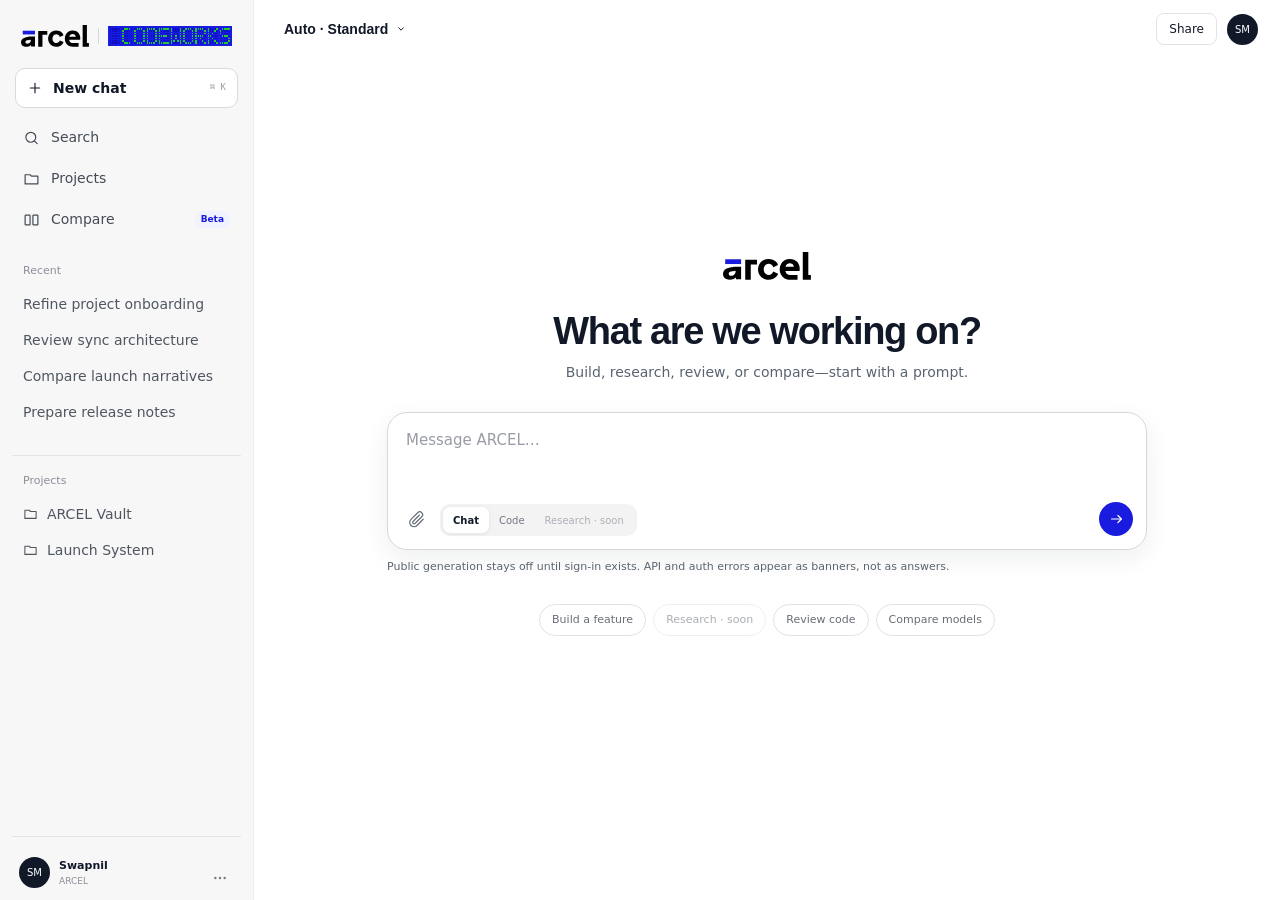
==== commit 7a98ca58: "feat(D05): honesty UX + CI scaffold + data-model stubs Show AUTH_REQUIRED and API-not-configured as " ====
--- a/index.html
+++ b/index.html
@@ -12,6 +12,7 @@
   </head>
   <body>
     <main id="app"></main>
+    <script src="./lib/generation-errors.js"></script>
     <script src="./app.js"></script>
   </body>
 </html>
--- a/styles.css
+++ b/styles.css
@@ -32,8 +32,10 @@
 .brand { height: 38px; padding: 3px 9px; display: flex; align-items: center; gap: 9px; }
 .brand-logo { display: block; width: 68px; height: auto; }
 .brand-divider { width: 1px; height: 16px; background: #d7d8dc; }
-.brand-codeworks { display: flex; align-items: center; gap: 1px; height: 15px; }
-.brand-codeworks img { display: block; width: 11px; height: 15px; object-fit: fill; }
+.led-board { width: 133px; height: 20px; padding: 2px; display: grid; grid-template-columns: repeat(10, 1fr); gap: 2px; background: #191bdf; overflow: hidden; }
+.led-glyph { min-width: 0; display: grid; grid-template-columns: repeat(5, minmax(0, 1fr)); grid-template-rows: repeat(7, minmax(0, 1fr)); gap: .65px; }
+.led-glyph i { display: block; min-width: 0; min-height: 0; background: #0e10c7; }
+.led-glyph img { display: block; width: 100%; height: 100%; min-width: 0; min-height: 0; object-fit: fill; }
 .new-chat { margin: 13px 3px 10px; height: 40px; border: 1px solid #d9dade; border-radius: 10px; background: var(--white); display: flex; align-items: center; gap: 10px; padding: 0 11px; text-align: left; transition: border-color .2s, background .2s; }
 .new-chat:hover { border-color: #b8bac2; }
 .new-chat span { flex: 1; font-weight: 550; }
@@ -45,6 +47,19 @@
 .primary-nav button.active { font-weight: 600; }
 .primary-nav button span { flex: 1; }
 .primary-nav button b { padding: 2px 6px; border-radius: 99px; color: var(--blue); background: var(--pale); font-size: 9px; font-weight: 650; }
+.mode-selector button:disabled, .suggestions button:disabled { cursor: not-allowed; opacity: .55; }
+.feature-note { margin: 10px 0 0; color: var(--muted); font-size: 11px; line-height: 1.45; }
+.run-banner { width: 100%; margin: 12px 0 0; padding: 12px 14px; border-radius: 12px; text-align: left; border: 1px solid var(--line); background: #f7f7f8; }
+.run-banner strong { display: block; margin-bottom: 4px; font-size: 13px; }
+.run-banner p { margin: 0 0 6px; color: var(--ink); font-size: 13px; line-height: 1.5; }
+.run-banner small { display: block; color: var(--muted); font-size: 11px; line-height: 1.4; }
+.run-banner[data-state="permission-denied"] { background: var(--pale); border-color: #cfd1f5; }
+.run-banner[data-state="failed"] { background: #fdecec; border-color: #f0c7c7; }
+.run-banner[data-state="quota-exhausted"] { background: #fff6e5; border-color: #f0d7a3; }
+.generation-gate { margin: 10px 0 0; color: var(--muted); font-size: 11px; line-height: 1.45; }
+.welcome .generation-gate, .welcome .run-banner { text-align: left; }
+.arena-card-error { border-color: #f0c7c7; }
+.arena-card-error .run-banner { margin: 0; }
 .primary-nav .icon { width: 17px; }
 .sidebar-section { margin-top: 24px; min-height: 0; }
 .sidebar-section > p { padding: 0 11px; margin: 0 0 7px; color: #8b8f97; font-size: 11px; }
@@ -115,7 +130,7 @@
 .assistant-message { display: grid; grid-template-columns: 29px 1fr; gap: 13px; }
 .assistant-mark { width: 29px; height: 29px; border-radius: 8px; display: grid; place-items: center; background: var(--pale); }
 .assistant-mark img { width: 17px; height: 16px; object-fit: contain; }
-.message-body > p { margin: 2px 0 0; line-height: 1.72; }
+.message-body > p { margin: 2px 0 0; line-height: 1.72; white-space: pre-wrap; }
 .message-actions { display: flex; gap: 2px; margin-top: 10px; opacity: .6; }
 .message-actions button { width: 28px; height: 28px; border-radius: 7px; display: grid; place-items: center; }
 .message-actions button:hover { background: #f2f2f3; }
@@ -132,6 +147,7 @@
 .chat-composer > .composer { width: min(760px, 100%); min-height: 104px; margin: 0 auto; }
 .composer.compact textarea { min-height: 48px; }
 .chat-composer > p { margin: 6px 0 0; text-align: center; color: #969aa2; font-size: 9px; }
+.chat-composer .generation-gate { width: min(760px, 100%); margin: 8px auto 0; text-align: center; font-size: 11px; }
 
 .library-view, .project-view, .arena-view { width: min(1040px, calc(100% - 48px)); margin: 0 auto; padding: 65px 0 100px; }
 .library-head { display: flex; align-items: end; justify-content: space-between; padding-bottom: 28px; }
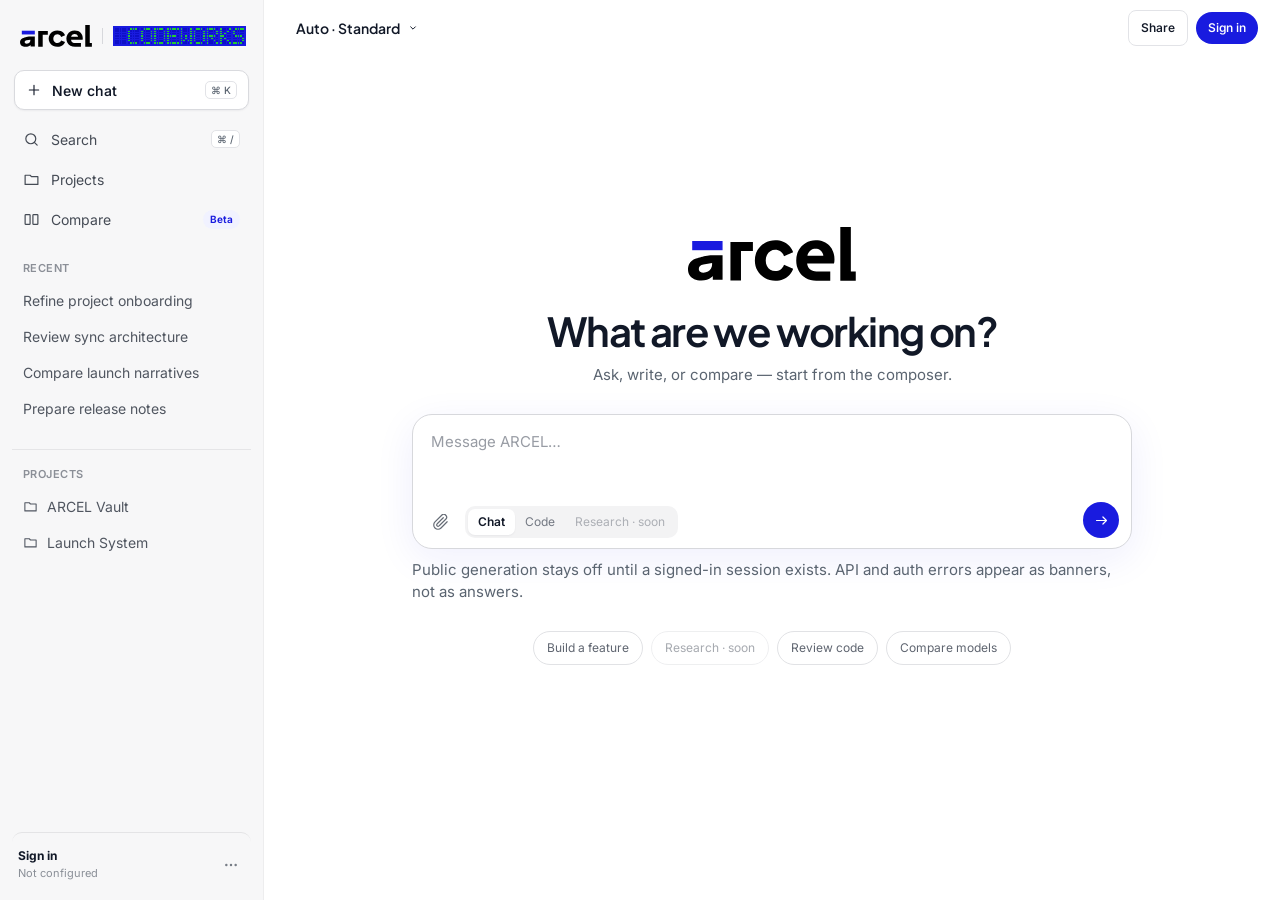
==== commit 5dee8c3d: "feat(ui): ARCEL design system, motion, and core screen overhaul Establish design tokens and reusable" ====
--- a/index.html
+++ b/index.html
@@ -7,11 +7,14 @@
     <meta name="description" content="ARCEL Codeworks — chat, research, coding, projects, and multi-model comparison in one clean AI workspace." />
     <meta name="color-scheme" content="light" />
     <title>ARCEL Codeworks</title>
+    <link rel="preload" href="./assets/PlusJakartaSans-Variable.ttf" as="font" type="font/ttf" crossorigin />
+    <link rel="preload" href="./assets/Inter-Variable.ttf" as="font" type="font/ttf" crossorigin />
     <link rel="stylesheet" href="./styles.css" />
     <link rel="icon" href="./assets/arcel-logo-figma.svg" type="image/svg+xml" />
   </head>
   <body>
-    <main id="app"></main>
+    <a class="skip-link" href="#workspace">Skip to workspace</a>
+    <div id="app"></div>
     <script src="./lib/generation-errors.js"></script>
     <script src="./app.js"></script>
   </body>
--- a/styles.css
+++ b/styles.css
@@ -1,280 +1,1204 @@
+/* ARCEL Codeworks design system
+   Tokens from Figma 1xzbayqWIOA9aTav8FkseQ + DESIGN.md
+   Blue #191BDF · Ink #111827 · Muted #5A6470 · Pale #F1F2FF · Danger #CC3838
+   Plus Jakarta Sans headings · Inter UI · official SVG assets only */
+
 @font-face {
   font-family: Inter;
-  src: url("./assets/fonts/Inter-Variable.woff2");
+  src: url("./assets/Inter-Variable.ttf") format("truetype");
+  font-weight: 100 900;
+  font-style: normal;
+  font-display: swap;
 }
 
 @font-face {
   font-family: Jakarta;
-  src: url("./assets/fonts/PlusJakartaSans-Variable.woff2");
+  src: url("./assets/PlusJakartaSans-Variable.ttf") format("truetype");
+  font-weight: 200 800;
+  font-style: normal;
+  font-display: swap;
 }
 
 :root {
   --blue: #191bdf;
+  --blue-hover: #0f10b9;
+  --blue-deep: #0e10c7;
   --ink: #111827;
   --muted: #5a6470;
   --pale: #f1f2ff;
   --sidebar: #f7f7f8;
   --line: #e2e3e7;
   --white: #ffffff;
-  --radius: 14px;
+  --danger: #cc3838;
+  --danger-hover: #b12e2e;
+  --danger-bg: #fdecec;
+  --danger-line: #f0c7c7;
+  --warn-bg: #fff6e5;
+  --warn-line: #f0d7a3;
+  --led-off: #0e10c7;
+  --overlay: rgba(17, 24, 39, .32);
+  --radius-xs: 6px;
+  --radius-sm: 8px;
+  --radius-md: 10px;
+  --radius-lg: 14px;
+  --radius-xl: 20px;
+  --radius-pill: 999px;
+  --radius: var(--radius-lg);
+  --shadow-sm: 0 1px 2px rgba(17, 24, 39, .05);
+  --shadow-md: 0 8px 24px rgba(17, 24, 39, .08);
+  --shadow-lg: 0 18px 48px rgba(17, 24, 39, .16);
+  --shadow-composer: 0 10px 40px rgba(25, 27, 223, .07);
+  --shadow-composer-focus: 0 12px 36px rgba(25, 27, 223, .12);
+  --font-ui: Inter, system-ui, sans-serif;
+  --font-display: Jakarta, Inter, sans-serif;
   --ease: cubic-bezier(.2, .8, .2, 1);
-}
-
-* { box-sizing: border-box; }
-html, body { margin: 0; min-width: 320px; min-height: 100%; background: var(--white); color: var(--ink); font: 14px/1.5 Inter, system-ui, sans-serif; }
-button, textarea, input { color: inherit; font: inherit; }
+  --ease-out: cubic-bezier(.16, 1, .3, 1);
+  --duration-fast: 120ms;
+  --duration: 180ms;
+  --duration-slow: 280ms;
+  --z-sidebar: 20;
+  --z-topbar: 10;
+  --z-dock: 8;
+  --z-menu: 30;
+  --z-overlay: 50;
+  --z-toast: 70;
+  --sidebar-width: 264px;
+  --topbar-height: 56px;
+  --space-1: 4px;
+  --space-2: 8px;
+  --space-3: 12px;
+  --space-4: 16px;
+  --space-5: 20px;
+  --space-6: 24px;
+  --space-8: 32px;
+  --focus-ring: 0 0 0 3px rgba(25, 27, 223, .22);
+}
+
+*, *::before, *::after { box-sizing: border-box; }
+html, body {
+  margin: 0;
+  min-width: 320px;
+  min-height: 100%;
+  background: var(--white);
+  color: var(--ink);
+  font: 14px/1.5 var(--font-ui);
+  font-synthesis: none;
+  text-rendering: optimizeLegibility;
+}
+button, textarea, input, a { color: inherit; font: inherit; }
 button { border: 0; background: none; cursor: pointer; }
-button:focus-visible, textarea:focus-visible, input:focus-visible { outline: 2px solid rgba(25, 27, 223, .55); outline-offset: 2px; }
+button:disabled, textarea:disabled, input:disabled { cursor: not-allowed; }
+:focus { outline: none; }
+:focus-visible { outline: 2px solid rgba(25, 27, 223, .55); outline-offset: 2px; }
+.skip-link {
+  position: absolute;
+  left: 12px;
+  top: -48px;
+  z-index: 100;
+  padding: 8px 12px;
+  border-radius: var(--radius-sm);
+  background: var(--ink);
+  color: var(--white);
+  font-size: 13px;
+}
+.skip-link:focus { top: 12px; }
+.sr-only {
+  position: absolute;
+  width: 1px;
+  height: 1px;
+  padding: 0;
+  margin: -1px;
+  overflow: hidden;
+  clip: rect(0, 0, 0, 0);
+  white-space: nowrap;
+  border: 0;
+}
 .icon { display: block; width: 18px; height: 18px; flex: none; }
-.app-shell { min-height: 100vh; display: grid; grid-template-columns: 254px minmax(0, 1fr); }
-
-.sidebar { position: fixed; inset: 0 auto 0 0; width: 254px; z-index: 20; display: flex; flex-direction: column; padding: 17px 12px 12px; background: var(--sidebar); border-right: 1px solid #ededee; }
-.brand { height: 38px; padding: 3px 9px; display: flex; align-items: center; gap: 9px; }
-.brand-logo { display: block; width: 68px; height: auto; }
-.brand-divider { width: 1px; height: 16px; background: #d7d8dc; }
-.led-board { width: 133px; height: 20px; padding: 2px; display: grid; grid-template-columns: repeat(10, 1fr); gap: 2px; background: #191bdf; overflow: hidden; }
-.led-glyph { min-width: 0; display: grid; grid-template-columns: repeat(5, minmax(0, 1fr)); grid-template-rows: repeat(7, minmax(0, 1fr)); gap: .65px; }
-.led-glyph i { display: block; min-width: 0; min-height: 0; background: #0e10c7; }
-.led-glyph img { display: block; width: 100%; height: 100%; min-width: 0; min-height: 0; object-fit: fill; }
-.new-chat { margin: 13px 3px 10px; height: 40px; border: 1px solid #d9dade; border-radius: 10px; background: var(--white); display: flex; align-items: center; gap: 10px; padding: 0 11px; text-align: left; transition: border-color .2s, background .2s; }
-.new-chat:hover { border-color: #b8bac2; }
+kbd {
+  display: inline-flex;
+  align-items: center;
+  padding: 1px 5px;
+  border: 1px solid var(--line);
+  border-radius: 5px;
+  background: var(--white);
+  color: var(--muted);
+  font: 500 10px/1.4 var(--font-ui);
+}
+code {
+  font-size: 12px;
+  background: var(--pale);
+  padding: 1px 5px;
+  border-radius: 4px;
+}
+
+/* ——— Buttons ——— */
+.btn,
+.primary-button,
+.ghost-button,
+.btn-secondary,
+.btn-destructive {
+  display: inline-flex;
+  align-items: center;
+  justify-content: center;
+  gap: 8px;
+  min-height: 36px;
+  padding: 0 14px;
+  border-radius: var(--radius-md);
+  font-size: 13px;
+  font-weight: 550;
+  line-height: 1;
+  text-decoration: none;
+  white-space: nowrap;
+  transition: background var(--duration) var(--ease), border-color var(--duration) var(--ease), color var(--duration) var(--ease), box-shadow var(--duration) var(--ease), transform var(--duration) var(--ease);
+}
+.btn:disabled,
+.primary-button:disabled,
+.ghost-button:disabled,
+.btn-secondary:disabled,
+.btn-destructive:disabled { opacity: .45; }
+.btn-primary,
+.primary-button {
+  background: var(--blue);
+  color: var(--white);
+}
+.btn-primary:hover:not(:disabled),
+.primary-button:hover:not(:disabled) { background: var(--blue-hover); }
+.btn-secondary {
+  background: var(--pale);
+  color: var(--blue);
+}
+.btn-secondary:hover:not(:disabled) { background: #e4e6ff; }
+.btn-ghost,
+.ghost-button {
+  height: auto;
+  border: 1px solid var(--line);
+  background: var(--white);
+  color: var(--ink);
+  font-size: 13px;
+}
+.btn-ghost:hover:not(:disabled),
+.ghost-button:hover:not(:disabled) { border-color: #c5c7cd; background: var(--sidebar); }
+.btn-destructive {
+  background: var(--danger);
+  color: var(--white);
+}
+.btn-destructive:hover:not(:disabled) { background: var(--danger-hover); }
+.btn-icon,
+.icon-button {
+  width: 32px;
+  height: 32px;
+  min-height: 32px;
+  padding: 0;
+  border-radius: var(--radius-md);
+  display: grid;
+  place-items: center;
+  color: #656b75;
+  transition: background var(--duration) var(--ease), color var(--duration) var(--ease);
+}
+.btn-icon:hover,
+.icon-button:hover { background: #f1f1f3; color: var(--ink); }
+.btn-icon .icon,
+.icon-button .icon { width: 17px; height: 17px; }
+.primary-button .icon { width: 15px; height: 15px; }
+
+/* ——— Banners, empty, loading, skeletons, toasts ——— */
+.feature-note { margin: 10px 0 0; color: var(--muted); font-size: 12px; line-height: 1.45; }
+.run-banner,
+.banner {
+  width: 100%;
+  margin: 12px 0 0;
+  padding: 14px 16px;
+  border-radius: var(--radius-lg);
+  text-align: left;
+  border: 1px solid var(--line);
+  background: var(--sidebar);
+  animation: banner-in var(--duration-slow) var(--ease-out);
+}
+.run-banner strong,
+.banner strong { display: block; margin-bottom: 4px; font: 650 13px var(--font-display); }
+.run-banner p,
+.banner p { margin: 0 0 6px; color: var(--ink); font-size: 13px; line-height: 1.5; }
+.run-banner small,
+.banner small { display: block; color: var(--muted); font-size: 11px; line-height: 1.4; }
+.run-banner-actions { display: flex; flex-wrap: wrap; gap: 8px; margin-top: 12px; }
+.run-banner-actions .primary-button,
+.run-banner-actions .ghost-button { min-height: 32px; padding: 0 12px; font-size: 12px; }
+.run-banner[data-state="permission-denied"] { background: var(--pale); border-color: #cfd1f5; }
+.run-banner[data-state="failed"] { background: var(--danger-bg); border-color: var(--danger-line); }
+.run-banner[data-state="quota-exhausted"] { background: var(--warn-bg); border-color: var(--warn-line); }
+.generation-gate { margin: 10px 0 0; color: var(--muted); font-size: 12px; line-height: 1.45; }
+.welcome .generation-gate,
+.welcome .run-banner { text-align: left; }
+
+.empty-state {
+  min-height: 180px;
+  border: 1px dashed var(--line);
+  border-radius: var(--radius-lg);
+  display: flex;
+  flex-direction: column;
+  align-items: center;
+  justify-content: center;
+  gap: 6px;
+  padding: 24px;
+  color: var(--muted);
+  text-align: center;
+}
+.empty-state strong { color: var(--ink); font: 600 14px var(--font-display); }
+.empty-state p { margin: 0; font-size: 13px; max-width: 36ch; }
+
+.skeleton {
+  display: block;
+  border-radius: 6px;
+  background: linear-gradient(90deg, #ececef 0%, var(--pale) 50%, #ececef 100%);
+  background-size: 200% 100%;
+  animation: skeleton-shimmer 1.2s var(--ease) infinite;
+}
+.skeleton-line { height: 12px; width: 100%; margin: 8px 0; }
+.skeleton-line.mid { width: 72%; }
+.skeleton-line.short { width: 44%; }
+.skeleton-stack { display: grid; gap: 0; padding-top: 4px; width: min(100%, 420px); }
+
+.toast-region {
+  position: fixed;
+  right: 20px;
+  bottom: 20px;
+  z-index: var(--z-toast);
+  display: grid;
+  gap: 8px;
+  width: min(360px, calc(100vw - 32px));
+  pointer-events: none;
+}
+.toast {
+  pointer-events: auto;
+  display: flex;
+  align-items: start;
+  gap: 10px;
+  padding: 12px 14px;
+  border: 1px solid var(--line);
+  border-radius: var(--radius-lg);
+  background: var(--white);
+  box-shadow: var(--shadow-lg);
+  color: var(--ink);
+  font-size: 13px;
+  animation: toast-in var(--duration-slow) var(--ease-out);
+}
+.toast[data-tone="danger"] { border-color: var(--danger-line); background: var(--danger-bg); }
+.toast p { margin: 0; flex: 1; }
+.toast button { color: var(--muted); }
+
+/* ——— Shell / sidebar ——— */
+.app-shell {
+  min-height: 100vh;
+  display: grid;
+  grid-template-columns: var(--sidebar-width) minmax(0, 1fr);
+}
+.sidebar {
+  position: fixed;
+  inset: 0 auto 0 0;
+  width: var(--sidebar-width);
+  z-index: var(--z-sidebar);
+  display: flex;
+  flex-direction: column;
+  padding: 16px 12px 12px;
+  background: var(--sidebar);
+  border-right: 1px solid #ededee;
+}
+.brand {
+  min-height: 40px;
+  padding: 4px 8px;
+  display: flex;
+  align-items: center;
+  gap: 10px;
+}
+.brand-logo {
+  display: block;
+  width: 72px;
+  height: auto;
+  aspect-ratio: 423 / 134;
+  flex: none;
+}
+.brand-divider { width: 1px; height: 16px; background: #d7d8dc; flex: none; }
+.led-board {
+  width: 133px;
+  height: 20px;
+  padding: 2px;
+  display: grid;
+  grid-template-columns: repeat(10, 1fr);
+  gap: 2px;
+  background: var(--blue);
+  overflow: hidden;
+  flex: none;
+}
+.led-glyph {
+  min-width: 0;
+  display: grid;
+  grid-template-columns: repeat(5, minmax(0, 1fr));
+  grid-template-rows: repeat(7, minmax(0, 1fr));
+  gap: .65px;
+}
+.led-glyph i { display: block; min-width: 0; min-height: 0; background: var(--led-off); }
+.led-glyph img {
+  display: block;
+  width: 100%;
+  height: 100%;
+  min-width: 0;
+  min-height: 0;
+  object-fit: contain;
+}
+.new-chat {
+  margin: 14px 2px 10px;
+  height: 40px;
+  border: 1px solid #d9dade;
+  border-radius: var(--radius-md);
+  background: var(--white);
+  display: flex;
+  align-items: center;
+  gap: 10px;
+  padding: 0 11px;
+  text-align: left;
+  box-shadow: var(--shadow-sm);
+  transition: border-color var(--duration) var(--ease), background var(--duration) var(--ease), box-shadow var(--duration) var(--ease);
+}
+.new-chat:hover { border-color: #b8bac2; box-shadow: var(--shadow-md); }
 .new-chat span { flex: 1; font-weight: 550; }
-.new-chat kbd { color: #989ca4; font-size: 9px; }
-.new-chat .icon { width: 16px; }
+.new-chat kbd { margin-left: auto; }
+.new-chat .icon { width: 16px; height: 16px; }
 .primary-nav { display: grid; gap: 2px; }
-.primary-nav button { width: 100%; height: 39px; border-radius: 9px; display: flex; align-items: center; gap: 11px; padding: 0 11px; color: #454b55; text-align: left; }
-.primary-nav button:hover, .primary-nav button.active { background: #ebebed; color: var(--ink); }
-.primary-nav button.active { font-weight: 600; }
+.primary-nav button {
+  width: 100%;
+  height: 38px;
+  border-radius: var(--radius-md);
+  display: flex;
+  align-items: center;
+  gap: 11px;
+  padding: 0 11px;
+  color: #454b55;
+  text-align: left;
+  transition: background var(--duration) var(--ease), color var(--duration) var(--ease);
+}
+.primary-nav button:hover,
+.primary-nav button.active { background: #ebebed; color: var(--ink); }
+.primary-nav button.active { font-weight: 600; background: var(--white); box-shadow: var(--shadow-sm); }
 .primary-nav button span { flex: 1; }
-.primary-nav button b { padding: 2px 6px; border-radius: 99px; color: var(--blue); background: var(--pale); font-size: 9px; font-weight: 650; }
-.mode-selector button:disabled, .suggestions button:disabled { cursor: not-allowed; opacity: .55; }
-.feature-note { margin: 10px 0 0; color: var(--muted); font-size: 11px; line-height: 1.45; }
-.run-banner { width: 100%; margin: 12px 0 0; padding: 12px 14px; border-radius: 12px; text-align: left; border: 1px solid var(--line); background: #f7f7f8; }
-.run-banner strong { display: block; margin-bottom: 4px; font-size: 13px; }
-.run-banner p { margin: 0 0 6px; color: var(--ink); font-size: 13px; line-height: 1.5; }
-.run-banner small { display: block; color: var(--muted); font-size: 11px; line-height: 1.4; }
-.run-banner[data-state="permission-denied"] { background: var(--pale); border-color: #cfd1f5; }
-.run-banner[data-state="failed"] { background: #fdecec; border-color: #f0c7c7; }
-.run-banner[data-state="quota-exhausted"] { background: #fff6e5; border-color: #f0d7a3; }
-.generation-gate { margin: 10px 0 0; color: var(--muted); font-size: 11px; line-height: 1.45; }
-.welcome .generation-gate, .welcome .run-banner { text-align: left; }
-.arena-card-error { border-color: #f0c7c7; }
-.arena-card-error .run-banner { margin: 0; }
-.primary-nav .icon { width: 17px; }
-.sidebar-section { margin-top: 24px; min-height: 0; }
-.sidebar-section > p { padding: 0 11px; margin: 0 0 7px; color: #8b8f97; font-size: 11px; }
-.sidebar-section > button { width: 100%; height: 36px; border-radius: 8px; display: flex; align-items: center; gap: 9px; padding: 0 11px; color: #505660; text-align: left; }
+.primary-nav button b,
+.badge {
+  padding: 2px 7px;
+  border-radius: var(--radius-pill);
+  color: var(--blue);
+  background: var(--pale);
+  font-size: 10px;
+  font-weight: 650;
+}
+.primary-nav .icon { width: 17px; height: 17px; }
+.mode-selector button:disabled,
+.suggestions button:disabled { cursor: not-allowed; opacity: .55; }
+.sidebar-section { margin-top: 22px; min-height: 0; overflow: auto; }
+.sidebar-section > p {
+  padding: 0 11px;
+  margin: 0 0 6px;
+  color: #8b8f97;
+  font-size: 11px;
+  font-weight: 600;
+  letter-spacing: .04em;
+  text-transform: uppercase;
+}
+.sidebar-section > button {
+  width: 100%;
+  height: 36px;
+  border-radius: var(--radius-sm);
+  display: flex;
+  align-items: center;
+  gap: 9px;
+  padding: 0 11px;
+  color: #505660;
+  text-align: left;
+  transition: background var(--duration) var(--ease), color var(--duration) var(--ease);
+}
 .sidebar-section > button:hover { background: #ebebed; color: var(--ink); }
 .sidebar-section > button span { overflow: hidden; flex: 1; white-space: nowrap; text-overflow: ellipsis; }
 .sidebar-section > button i { display: none; }
 .sidebar-section > button:hover i { display: block; }
-.sidebar-section .icon { width: 15px; }
-.projects-shortcut { border-top: 1px solid #e5e5e7; padding-top: 17px; }
-.account { margin-top: auto; height: 52px; border-top: 1px solid #e4e4e6; display: grid; grid-template-columns: 31px 1fr 28px; gap: 9px; align-items: end; padding: 11px 7px 0; }
-.account > span, .user-button { width: 31px; height: 31px; border-radius: 50%; display: grid; place-items: center; background: var(--ink); color: #fff; font-size: 10px; }
-.account > div { display: grid; }
-.account strong { font-size: 11px; }
-.account small { color: #8a8f97; font-size: 9px; }
+.sidebar-section .icon { width: 15px; height: 15px; }
+.projects-shortcut { border-top: 1px solid #e5e5e7; padding-top: 16px; }
+.account {
+  margin-top: auto;
+  min-height: 56px;
+  border-top: 1px solid #e4e4e6;
+  display: grid;
+  grid-template-columns: 32px 1fr 28px;
+  gap: 10px;
+  align-items: center;
+  padding: 12px 6px 4px;
+  cursor: pointer;
+  border-radius: var(--radius-md);
+}
+.account.unsigned { grid-template-columns: 1fr 28px; }
+.account:hover { background: #efeff1; }
+.account > span,
+.user-button {
+  width: 32px;
+  height: 32px;
+  border-radius: 50%;
+  display: grid;
+  place-items: center;
+  background: var(--ink);
+  color: #fff;
+  font-size: 10px;
+  font-weight: 650;
+}
+.account > div { display: grid; min-width: 0; }
+.account strong { font-size: 12px; overflow: hidden; text-overflow: ellipsis; white-space: nowrap; }
+.account small { color: #8a8f97; font-size: 11px; }
 .account button { color: #777d86; }
-.account .icon { width: 16px; }
+.account .icon { width: 16px; height: 16px; }
 
 .workspace { min-width: 0; grid-column: 2; }
-.topbar { height: 58px; position: sticky; top: 0; z-index: 10; display: grid; grid-template-columns: 1fr auto; align-items: center; padding: 0 22px; background: rgba(255, 255, 255, .93); backdrop-filter: blur(12px); }
-.model-button { justify-self: start; display: flex; align-items: center; gap: 6px; height: 34px; padding: 0 8px; border-radius: 8px; font: 600 14px Jakarta, sans-serif; }
+.topbar {
+  height: var(--topbar-height);
+  position: sticky;
+  top: 0;
+  z-index: var(--z-topbar);
+  display: grid;
+  grid-template-columns: 1fr auto;
+  align-items: center;
+  padding: 0 22px;
+  background: rgba(255, 255, 255, .92);
+  backdrop-filter: blur(16px);
+}
+.model-button {
+  justify-self: start;
+  display: flex;
+  align-items: center;
+  gap: 6px;
+  height: 34px;
+  padding: 0 10px;
+  border-radius: var(--radius-sm);
+  font: 600 14px var(--font-display);
+  transition: background var(--duration) var(--ease);
+}
 .model-button:hover { background: #f3f3f4; }
-.model-button .icon { width: 14px; }
-.model-switcher { position: fixed; top: 49px; left: 270px; z-index: 25; width: 230px; padding: 7px; border: 1px solid #d9dade; border-radius: 12px; background: #fff; box-shadow: 0 14px 36px rgba(17, 24, 39, .13); }
-.model-switcher > p { margin: 5px 8px 7px; color: #8b8f97; font-size: 9px; text-transform: uppercase; letter-spacing: .06em; }
-.model-switcher > button { width: 100%; min-height: 45px; border-radius: 8px; padding: 6px 8px; display: flex; align-items: center; text-align: left; }
-.model-switcher > button:hover, .model-switcher > button.active { background: #f4f4f5; }
+.model-button .icon { width: 14px; height: 14px; }
+.menu,
+.model-switcher,
+.model-menu {
+  z-index: var(--z-menu);
+  padding: 8px;
+  border: 1px solid #d9dade;
+  border-radius: 12px;
+  background: var(--white);
+  box-shadow: var(--shadow-lg);
+  animation: menu-in var(--duration-slow) var(--ease-out);
+}
+.model-switcher {
+  position: fixed;
+  top: 48px;
+  left: calc(var(--sidebar-width) + 16px);
+  width: 280px;
+}
+.model-switcher > p,
+.menu-label {
+  margin: 6px 10px 8px;
+  color: #8b8f97;
+  font-size: 10px;
+  font-weight: 650;
+  letter-spacing: .06em;
+  text-transform: uppercase;
+}
+.model-switcher > button,
+.menu-item {
+  width: 100%;
+  min-height: 48px;
+  border-radius: var(--radius-sm);
+  padding: 8px 10px;
+  display: flex;
+  align-items: center;
+  text-align: left;
+  gap: 8px;
+  transition: background var(--duration) var(--ease);
+}
+.model-switcher > button:hover,
+.model-switcher > button.active,
+.menu-item:hover,
+.menu-item.active { background: var(--pale); }
 .model-switcher > button > span { flex: 1; display: grid; }
-.model-switcher strong { font-size: 10px; }
-.model-switcher small { color: #8b8f97; font-size: 8px; }
-.model-switcher .icon { width: 14px; color: var(--blue); }
-.top-actions { display: flex; align-items: center; gap: 10px; }
-.top-actions > button:first-child { height: 32px; padding: 0 12px; border: 1px solid var(--line); border-radius: 8px; font-size: 12px; }
+.model-switcher strong { font: 600 13px var(--font-display); }
+.model-switcher small { color: #8b8f97; font-size: 11px; }
+.model-switcher .icon { width: 14px; height: 14px; color: var(--blue); }
+.effort-pills {
+  display: flex;
+  gap: 4px;
+  padding: 4px;
+  margin: 4px 4px 8px;
+  border-radius: var(--radius-md);
+  background: var(--sidebar);
+}
+.effort-pills button {
+  flex: 1;
+  min-height: 32px;
+  border-radius: 7px;
+  font-size: 12px;
+  color: var(--muted);
+}
+.effort-pills button.active {
+  background: var(--white);
+  color: var(--ink);
+  font-weight: 600;
+  box-shadow: var(--shadow-sm);
+}
+.top-actions { display: flex; align-items: center; gap: 8px; }
+.top-actions > button:first-child {
+  height: 32px;
+  padding: 0 12px;
+  border: 1px solid var(--line);
+  border-radius: var(--radius-sm);
+  font-size: 12px;
+  background: var(--white);
+}
+.top-actions > button:first-child:hover { background: var(--sidebar); }
 .user-button { padding: 0; }
+.user-button.unsigned {
+  width: auto;
+  min-width: 0;
+  height: 32px;
+  padding: 0 12px;
+  border-radius: var(--radius-pill);
+  font-size: 12px;
+  font-weight: 550;
+  background: var(--blue);
+}
+.user-button.unsigned:hover { background: var(--blue-hover); }
 .mobile-menu { display: none; }
 
-.home-view { min-height: calc(100vh - 58px); display: grid; place-items: center; padding: 30px 24px 100px; }
-.welcome { width: min(760px, 100%); text-align: center; }
-.welcome-logo { width: 88px; height: auto; margin-bottom: 24px; }
-.welcome h1 { margin: 0; font: 650 clamp(28px, 4vw, 38px)/1.15 Jakarta, sans-serif; letter-spacing: -.035em; }
-.welcome > p { margin: 9px 0 29px; color: var(--muted); }
-.composer { width: 100%; min-height: 132px; border: 1px solid #d7d8dc; border-radius: 20px; padding: 13px; background: var(--white); box-shadow: 0 8px 26px rgba(17, 24, 39, .07); text-align: left; transition: border-color .2s, box-shadow .2s; }
-.composer:focus-within { border-color: #afb1ba; box-shadow: 0 10px 30px rgba(17, 24, 39, .09); }
-.composer textarea { width: 100%; min-height: 70px; resize: none; border: 0; outline: 0; background: transparent; padding: 3px 5px; font-size: 15px; }
+/* ——— Composer / input group ——— */
+.composer,
+.input-group {
+  width: 100%;
+  min-height: 132px;
+  border: 1px solid #d7d8dc;
+  border-radius: var(--radius-xl);
+  padding: 12px 12px 10px;
+  background: var(--white);
+  box-shadow: var(--shadow-composer);
+  text-align: left;
+  transition: border-color var(--duration) var(--ease), box-shadow var(--duration-slow) var(--ease);
+}
+.composer:focus-within,
+.input-group:focus-within {
+  border-color: var(--blue);
+  box-shadow: var(--shadow-composer-focus), var(--focus-ring);
+}
+.composer textarea,
+.input-group textarea {
+  width: 100%;
+  min-height: 70px;
+  resize: none;
+  border: 0;
+  outline: 0;
+  background: transparent;
+  padding: 4px 6px;
+  font-size: 15px;
+  line-height: 1.5;
+}
 .composer textarea::placeholder { color: #989ca4; }
-.composer-bar { display: flex; justify-content: space-between; align-items: end; gap: 14px; }
-.composer-bar > div { display: flex; align-items: center; gap: 7px; }
-.icon-button { width: 32px; height: 32px; border-radius: 9px; display: grid; place-items: center; color: #656b75; }
-.icon-button:hover { background: #f1f1f3; }
-.icon-button .icon { width: 17px; }
-.mode-selector { display: flex; padding: 3px; border-radius: 10px; background: #f3f3f4; }
-.mode-selector button { height: 26px; padding: 0 10px; border-radius: 7px; color: #737882; font-size: 10px; }
-.mode-selector button.active { background: var(--white); color: var(--ink); box-shadow: 0 1px 4px rgba(17, 24, 39, .08); font-weight: 600; }
-.send { width: 34px; height: 34px; border-radius: 50%; display: grid; place-items: center; background: var(--blue); color: #fff; transition: transform .2s var(--ease), background .2s; }
-.send:hover { transform: scale(1.05); background: #0f10b9; }
-.send:disabled { opacity: .55; }
-.send .icon { width: 17px; }
+.composer-bar { display: flex; justify-content: space-between; align-items: end; gap: 12px; }
+.composer-bar > div { display: flex; align-items: center; gap: 8px; min-width: 0; flex-wrap: wrap; }
+.mode-selector {
+  display: flex;
+  padding: 3px;
+  border-radius: var(--radius-md);
+  background: #f3f3f4;
+}
+.mode-selector button {
+  height: 26px;
+  padding: 0 10px;
+  border-radius: 7px;
+  color: #737882;
+  font-size: 12px;
+  transition: background var(--duration) var(--ease), color var(--duration) var(--ease), box-shadow var(--duration) var(--ease);
+}
+.mode-selector button.active {
+  background: var(--white);
+  color: var(--ink);
+  box-shadow: var(--shadow-sm);
+  font-weight: 600;
+}
+.send {
+  width: 36px;
+  height: 36px;
+  border-radius: 50%;
+  display: grid;
+  place-items: center;
+  background: var(--blue);
+  color: #fff;
+  transition: transform var(--duration) var(--ease), background var(--duration) var(--ease), box-shadow var(--duration) var(--ease);
+}
+.send:hover:not(:disabled) { transform: translateY(-1px) scale(1.04); background: var(--blue-hover); }
+.send:disabled { opacity: .45; transform: none; }
+.send.is-loading { animation: send-pulse 1s var(--ease) infinite; }
+.send .icon { width: 17px; height: 17px; }
 .stop-square { width: 10px; height: 10px; border-radius: 2px; background: #fff; }
-.suggestions { margin-top: 15px; display: flex; justify-content: center; flex-wrap: wrap; gap: 7px; }
-.suggestions button { height: 32px; padding: 0 12px; border: 1px solid #e1e2e5; border-radius: 99px; color: #676d76; background: #fff; font-size: 11px; }
-.suggestions button:hover { border-color: #c5c7cd; color: var(--ink); }
-
-.chat-view { min-height: calc(100vh - 58px); padding: 30px 24px 160px; }
-.thread { width: min(760px, 100%); margin: 0 auto; display: grid; gap: 29px; }
-.message { animation: enter .35s var(--ease); }
+
+/* ——— Home / conversation ——— */
+.home-view {
+  min-height: calc(100vh - var(--topbar-height));
+  display: grid;
+  place-items: center;
+  padding: 32px 24px 96px;
+}
+.welcome { width: min(720px, 100%); text-align: center; }
+.welcome-logo {
+  width: min(168px, 48vw);
+  height: auto;
+  aspect-ratio: 423 / 134;
+  margin: 0 auto 28px;
+  display: block;
+}
+.welcome h1 {
+  margin: 0;
+  font: 650 clamp(30px, 4.4vw, 40px)/1.12 var(--font-display);
+  letter-spacing: -.04em;
+}
+.welcome > p { margin: 10px 0 28px; color: var(--muted); font-size: 15px; }
+.suggestions { margin-top: 16px; display: flex; justify-content: center; flex-wrap: wrap; gap: 8px; }
+.suggestions button {
+  height: 34px;
+  padding: 0 13px;
+  border: 1px solid #e1e2e5;
+  border-radius: var(--radius-pill);
+  color: #5f6570;
+  background: #fff;
+  font-size: 12px;
+  transition: border-color var(--duration) var(--ease), color var(--duration) var(--ease), background var(--duration) var(--ease), transform var(--duration) var(--ease);
+}
+.suggestions button:hover:not(:disabled) {
+  border-color: #c5c7cd;
+  color: var(--ink);
+  transform: translateY(-1px);
+}
+
+.chat-view { min-height: calc(100vh - var(--topbar-height)); padding: 28px 24px 168px; }
+.thread { width: min(720px, 100%); margin: 0 auto; display: grid; gap: 28px; }
+.message { animation: enter var(--duration-slow) var(--ease-out); }
 .user-message { display: flex; justify-content: flex-end; }
-.user-message > div { max-width: 78%; padding: 11px 15px; border-radius: 18px 18px 4px 18px; background: #f0f0f2; }
-.assistant-message { display: grid; grid-template-columns: 29px 1fr; gap: 13px; }
-.assistant-mark { width: 29px; height: 29px; border-radius: 8px; display: grid; place-items: center; background: var(--pale); }
-.assistant-mark img { width: 17px; height: 16px; object-fit: contain; }
-.message-body > p { margin: 2px 0 0; line-height: 1.72; white-space: pre-wrap; }
-.message-actions { display: flex; gap: 2px; margin-top: 10px; opacity: .6; }
-.message-actions button { width: 28px; height: 28px; border-radius: 7px; display: grid; place-items: center; }
+.user-message > div {
+  max-width: 78%;
+  padding: 12px 16px;
+  border-radius: 18px 18px 4px 18px;
+  background: #f0f0f2;
+}
+.assistant-message { display: grid; grid-template-columns: 32px 1fr; gap: 12px; }
+.assistant-mark {
+  width: 32px;
+  height: 32px;
+  border-radius: 9px;
+  display: grid;
+  place-items: center;
+  background: var(--pale);
+  flex: none;
+}
+.assistant-mark img {
+  width: 18px;
+  height: 16px;
+  object-fit: contain;
+}
+.message-body > p { margin: 4px 0 0; line-height: 1.72; white-space: pre-wrap; }
+.message-actions { display: flex; gap: 2px; margin-top: 10px; opacity: .7; }
+.message-actions button {
+  width: 28px;
+  height: 28px;
+  border-radius: 7px;
+  display: grid;
+  place-items: center;
+}
 .message-actions button:hover { background: #f2f2f3; }
-.message-actions .icon { width: 15px; }
+.message-actions .icon { width: 15px; height: 15px; }
 .source-list { display: flex; gap: 7px; margin-top: 14px; flex-wrap: wrap; }
-.source-list button { max-width: 190px; height: 34px; border: 1px solid var(--line); border-radius: 9px; display: flex; align-items: center; gap: 7px; padding: 0 9px; font-size: 10px; }
-.source-list b { width: 17px; height: 17px; border-radius: 5px; display: grid; place-items: center; background: var(--pale); color: var(--blue); font-size: 8px; }
+.source-list button {
+  max-width: 190px;
+  height: 34px;
+  border: 1px solid var(--line);
+  border-radius: 9px;
+  display: flex;
+  align-items: center;
+  gap: 7px;
+  padding: 0 9px;
+  font-size: 11px;
+}
+.source-list b {
+  width: 17px;
+  height: 17px;
+  border-radius: 5px;
+  display: grid;
+  place-items: center;
+  background: var(--pale);
+  color: var(--blue);
+  font-size: 8px;
+}
 .source-list span { overflow: hidden; white-space: nowrap; text-overflow: ellipsis; }
-.thinking > div:last-child { height: 29px; display: flex; align-items: center; gap: 4px; }
-.thinking span { width: 5px; height: 5px; border-radius: 50%; background: #8e9299; animation: thinking 1.2s infinite; }
-.thinking span:nth-child(2) { animation-delay: .15s; }
-.thinking span:nth-child(3) { animation-delay: .3s; }
-.chat-composer { position: fixed; left: 254px; right: 0; bottom: 0; z-index: 8; padding: 22px 24px 8px; background: linear-gradient(transparent, #fff 28%); }
-.chat-composer > .composer { width: min(760px, 100%); min-height: 104px; margin: 0 auto; }
+.chat-composer {
+  position: fixed;
+  left: var(--sidebar-width);
+  right: 0;
+  bottom: 0;
+  z-index: var(--z-dock);
+  padding: 20px 24px 10px;
+  background: linear-gradient(transparent, #fff 32%);
+}
+.chat-composer > .composer { width: min(720px, 100%); min-height: 104px; margin: 0 auto; }
 .composer.compact textarea { min-height: 48px; }
-.chat-composer > p { margin: 6px 0 0; text-align: center; color: #969aa2; font-size: 9px; }
-.chat-composer .generation-gate { width: min(760px, 100%); margin: 8px auto 0; text-align: center; font-size: 11px; }
-
-.library-view, .project-view, .arena-view { width: min(1040px, calc(100% - 48px)); margin: 0 auto; padding: 65px 0 100px; }
-.library-head { display: flex; align-items: end; justify-content: space-between; padding-bottom: 28px; }
-.library-head h1, .project-welcome h1, .arena-heading h1 { margin: 0; font: 650 32px/1.2 Jakarta, sans-serif; letter-spacing: -.03em; }
-.library-head p, .project-welcome p, .arena-heading p { margin: 7px 0 0; color: var(--muted); }
-.primary-button { min-height: 36px; padding: 0 13px; border-radius: 9px; display: inline-flex; align-items: center; justify-content: center; gap: 8px; background: var(--blue); color: #fff; font-size: 11px; }
-.primary-button:hover { background: #0f10b9; }
-.primary-button .icon { width: 15px; }
-.library-search { width: 100%; height: 41px; border: 1px solid var(--line); border-radius: 10px; display: flex; align-items: center; gap: 9px; padding: 0 12px; }
-.library-search .icon { width: 16px; color: #7c818a; }
-.library-search input { width: 100%; border: 0; outline: 0; }
-.project-list { margin-top: 18px; display: grid; grid-template-columns: repeat(2, 1fr); gap: 11px; }
-.project-card { min-height: 108px; border: 1px solid var(--line); border-radius: var(--radius); padding: 15px; display: grid; grid-template-columns: 38px 1fr auto 20px; gap: 12px; align-items: center; text-align: left; transition: border-color .2s, transform .2s var(--ease); }
-.project-card:hover { border-color: #babdc5; transform: translateY(-2px); }
-.folder-mark { width: 38px; height: 38px; border-radius: 10px; background: var(--pale); color: var(--blue); display: grid; place-items: center; }
-.folder-mark .icon { width: 18px; }
-.project-card > span:nth-child(2), .project-meta { display: grid; }
-.project-card strong { font: 600 13px Jakarta, sans-serif; }
-.project-card small { color: #858a93; font-size: 10px; }
+.chat-composer > p { margin: 6px 0 0; text-align: center; color: #969aa2; font-size: 11px; }
+.chat-composer .generation-gate {
+  width: min(720px, 100%);
+  margin: 8px auto 0;
+  text-align: center;
+  font-size: 12px;
+}
+
+/* ——— Cards / projects / arena ——— */
+.card,
+.project-card,
+.arena-card {
+  border: 1px solid var(--line);
+  border-radius: var(--radius);
+  background: var(--white);
+}
+.library-view,
+.project-view,
+.arena-view { width: min(1040px, calc(100% - 48px)); margin: 0 auto; padding: 48px 0 100px; }
+.library-head { display: flex; align-items: end; justify-content: space-between; gap: 16px; padding-bottom: 24px; }
+.library-head h1,
+.project-welcome h1,
+.arena-heading h1 { margin: 0; font: 650 32px/1.15 var(--font-display); letter-spacing: -.03em; }
+.library-head p,
+.project-welcome p,
+.arena-heading p { margin: 8px 0 0; color: var(--muted); }
+.library-search,
+.input-inline {
+  width: 100%;
+  height: 44px;
+  border: 1px solid var(--line);
+  border-radius: var(--radius-md);
+  display: flex;
+  align-items: center;
+  gap: 10px;
+  padding: 0 12px;
+  background: var(--white);
+  transition: border-color var(--duration) var(--ease), box-shadow var(--duration) var(--ease);
+}
+.library-search:focus-within { border-color: var(--blue); box-shadow: var(--focus-ring); }
+.library-search .icon { width: 16px; height: 16px; color: #7c818a; }
+.library-search input { width: 100%; border: 0; outline: 0; background: transparent; }
+.project-list { margin-top: 18px; display: grid; grid-template-columns: repeat(2, minmax(0, 1fr)); gap: 12px; }
+.project-card {
+  min-height: 112px;
+  padding: 16px;
+  display: grid;
+  grid-template-columns: 40px 1fr auto 20px;
+  gap: 12px;
+  align-items: center;
+  text-align: left;
+  transition: border-color var(--duration) var(--ease), transform var(--duration) var(--ease), box-shadow var(--duration) var(--ease);
+}
+.project-card:hover,
+.project-card:focus-visible {
+  border-color: var(--blue);
+  transform: translateY(-2px);
+  box-shadow: var(--shadow-md);
+}
+.folder-mark {
+  width: 40px;
+  height: 40px;
+  border-radius: 11px;
+  background: var(--pale);
+  color: var(--blue);
+  display: grid;
+  place-items: center;
+}
+.folder-mark .icon { width: 18px; height: 18px; }
+.project-card > span:nth-child(2),
+.project-meta { display: grid; min-width: 0; }
+.project-card strong { font: 600 14px var(--font-display); }
+.project-card small { color: #858a93; font-size: 12px; }
 .project-meta { text-align: right; }
-.project-meta b { font-size: 9px; font-weight: 500; }
-.project-card > .icon { width: 15px; color: #8e929a; }
-.project-heading { display: flex; gap: 8px; color: #8b8f97; font-size: 11px; }
+.project-meta b { font-size: 11px; font-weight: 550; }
+.project-card > .icon { width: 15px; height: 15px; color: #8e929a; }
+.project-heading { display: flex; gap: 8px; align-items: center; color: #8b8f97; font-size: 12px; }
+.project-heading button { color: var(--muted); }
+.project-heading button:hover { color: var(--ink); }
 .project-heading strong { color: var(--ink); }
-.project-welcome { padding: 55px 0 38px; text-align: center; }
-.folder-mark.large { width: 54px; height: 54px; margin: 0 auto 17px; border-radius: 15px; }
-.folder-mark.large .icon { width: 25px; }
+.project-welcome { padding: 48px 0 32px; text-align: center; }
+.folder-mark.large { width: 56px; height: 56px; margin: 0 auto 16px; border-radius: 16px; }
+.folder-mark.large .icon { width: 26px; height: 26px; }
 .project-recents { width: min(720px, 100%); margin: 0 auto 28px; }
-.project-recents > p { color: #858a92; font-size: 11px; }
-.project-recents > button { width: 100%; min-height: 48px; border-top: 1px solid var(--line); display: flex; justify-content: space-between; align-items: center; text-align: left; }
+.project-recents > p { color: #858a92; font-size: 12px; font-weight: 600; letter-spacing: .04em; text-transform: uppercase; }
+.project-recents > button {
+  width: 100%;
+  min-height: 52px;
+  border-top: 1px solid var(--line);
+  display: flex;
+  justify-content: space-between;
+  align-items: center;
+  text-align: left;
+  transition: background var(--duration) var(--ease);
+}
+.project-recents > button:hover { background: var(--sidebar); }
 .project-recents > button > span { display: flex; gap: 10px; align-items: center; }
-.project-recents > button .icon { width: 15px; color: #7b8089; }
-.project-recents small { color: #969aa2; font-size: 9px; }
+.project-recents > button .icon { width: 15px; height: 15px; color: #7b8089; }
+.project-recents small { color: #969aa2; font-size: 11px; }
 .project-composer { width: min(720px, 100%); margin: 0 auto; }
 
 .arena-view { position: relative; }
-.arena-heading { display: flex; align-items: end; justify-content: space-between; gap: 25px; margin-bottom: 27px; }
-.arena-heading > div > span { display: block; margin-bottom: 7px; color: var(--blue); font-size: 10px; font-weight: 650; text-transform: uppercase; letter-spacing: .08em; }
+.arena-heading { display: flex; align-items: end; justify-content: space-between; gap: 24px; margin-bottom: 24px; }
+.arena-heading > div > span {
+  display: block;
+  margin-bottom: 8px;
+  color: var(--blue);
+  font-size: 11px;
+  font-weight: 650;
+  letter-spacing: .08em;
+  text-transform: uppercase;
+}
 .arena-heading p { max-width: 600px; }
-.models-button { height: 36px; border: 1px solid var(--line); border-radius: 9px; padding: 0 10px; display: flex; align-items: center; gap: 7px; white-space: nowrap; font-size: 11px; }
-.models-button b { min-width: 18px; height: 18px; border-radius: 6px; display: grid; place-items: center; color: var(--blue); background: var(--pale); font-size: 9px; }
-.models-button .icon { width: 13px; }
-.arena-prompt { border: 1px solid var(--line); border-radius: var(--radius); padding: 15px; }
-.arena-prompt label { display: block; color: #81868e; font-size: 9px; text-transform: uppercase; letter-spacing: .08em; }
-.arena-prompt textarea { width: 100%; min-height: 84px; border: 0; outline: 0; resize: vertical; padding: 11px 0; font-size: 14px; }
-.arena-prompt > div { display: flex; justify-content: flex-end; gap: 7px; }
-.arena-prompt > div > button:not(.primary-button) { height: 36px; border: 1px solid var(--line); border-radius: 9px; padding: 0 10px; display: flex; align-items: center; gap: 7px; font-size: 10px; }
-.arena-prompt button:disabled { opacity: .42; cursor: default; }
-.arena-prompt .icon { width: 14px; }
-.arena-grid { display: grid; grid-template-columns: repeat(2, 1fr); gap: 10px; margin-top: 16px; }
-.arena-empty { min-height: 190px; border: 1px dashed #d9dade; border-radius: var(--radius); display: flex; flex-direction: column; align-items: center; justify-content: center; color: #989ca4; }
-.arena-empty > span { width: 28px; height: 28px; border-radius: 8px; display: grid; place-items: center; background: #f2f2f4; font-size: 10px; }
-.arena-empty p { margin: 10px 0 1px; color: #6f747c; font-size: 11px; }
-.arena-empty small { font-size: 9px; }
-.arena-card { min-height: 260px; border: 1px solid var(--line); border-radius: var(--radius); display: grid; grid-template-rows: auto 1fr auto; overflow: hidden; animation: enter .35s var(--ease); }
-.arena-card.winner { border-color: var(--blue); box-shadow: 0 0 0 2px rgba(25, 27, 223, .08); }
-.arena-card header, .arena-card footer { min-height: 43px; padding: 0 13px; display: flex; align-items: center; gap: 8px; background: #fafafa; }
+.models-button {
+  height: 36px;
+  border: 1px solid var(--line);
+  border-radius: var(--radius-md);
+  padding: 0 10px;
+  display: flex;
+  align-items: center;
+  gap: 7px;
+  white-space: nowrap;
+  font-size: 12px;
+  background: var(--white);
+}
+.models-button:hover { border-color: #c5c7cd; }
+.models-button b {
+  min-width: 18px;
+  height: 18px;
+  border-radius: 6px;
+  display: grid;
+  place-items: center;
+  color: var(--blue);
+  background: var(--pale);
+  font-size: 10px;
+}
+.models-button .icon { width: 13px; height: 13px; }
+.arena-prompt {
+  border: 1px solid var(--line);
+  border-radius: var(--radius);
+  padding: 16px;
+  background: var(--white);
+  box-shadow: var(--shadow-sm);
+}
+.arena-prompt:focus-within { border-color: var(--blue); box-shadow: var(--focus-ring); }
+.arena-prompt label {
+  display: block;
+  color: #81868e;
+  font-size: 11px;
+  font-weight: 650;
+  letter-spacing: .06em;
+  text-transform: uppercase;
+}
+.arena-prompt textarea {
+  width: 100%;
+  min-height: 84px;
+  border: 0;
+  outline: 0;
+  resize: vertical;
+  padding: 12px 0;
+  font-size: 15px;
+}
+.arena-prompt > div { display: flex; justify-content: flex-end; gap: 8px; }
+.arena-prompt button:disabled { opacity: .42; }
+.arena-prompt .icon { width: 14px; height: 14px; }
+.arena-grid { display: grid; grid-template-columns: repeat(2, minmax(0, 1fr)); gap: 12px; margin-top: 16px; }
+.arena-empty,
+.arena-card.skeleton-card {
+  min-height: 200px;
+  border: 1px dashed #d9dade;
+  border-radius: var(--radius);
+  display: flex;
+  flex-direction: column;
+  align-items: center;
+  justify-content: center;
+  color: #989ca4;
+  padding: 20px;
+}
+.arena-empty > span {
+  width: 28px;
+  height: 28px;
+  border-radius: 8px;
+  display: grid;
+  place-items: center;
+  background: var(--pale);
+  color: var(--blue);
+  font-size: 11px;
+  font-weight: 650;
+}
+.arena-empty p { margin: 10px 0 2px; color: #6f747c; font-size: 13px; }
+.arena-empty small { font-size: 12px; }
+.arena-card {
+  min-height: 260px;
+  display: grid;
+  grid-template-rows: auto 1fr auto;
+  overflow: hidden;
+  animation: enter var(--duration-slow) var(--ease-out);
+}
+.arena-card.winner { border-color: var(--blue); box-shadow: 0 0 0 3px rgba(25, 27, 223, .1); }
+.arena-card-error { border-color: var(--danger-line); }
+.arena-card-error .run-banner { margin: 0; }
+.arena-card header,
+.arena-card footer {
+  min-height: 44px;
+  padding: 0 14px;
+  display: flex;
+  align-items: center;
+  gap: 8px;
+  background: #fafafa;
+}
 .arena-card header { border-bottom: 1px solid var(--line); }
-.arena-card header > span { flex: 1; color: #777c85; font-size: 9px; text-transform: uppercase; letter-spacing: .06em; }
-.arena-card header > strong { font-size: 10px; }
-.arena-card header > b { padding: 3px 6px; border-radius: 6px; color: var(--blue); background: var(--pale); font-size: 8px; }
-.arena-card > div { padding: 17px; }
+.arena-card header > span { flex: 1; color: #777c85; font-size: 11px; letter-spacing: .06em; text-transform: uppercase; }
+.arena-card header > strong { font-size: 12px; }
+.arena-card header > b { padding: 3px 7px; border-radius: 6px; color: var(--blue); background: var(--pale); font-size: 10px; }
+.arena-card > div { padding: 18px; }
 .arena-card > div p { margin: 0; line-height: 1.67; }
-.arena-card footer { justify-content: space-between; border-top: 1px solid var(--line); color: #8d9199; font-size: 9px; }
-.arena-card footer button { display: flex; gap: 6px; align-items: center; font-size: 9px; }
-.arena-card footer .icon { width: 13px; }
-.model-menu { position: absolute; z-index: 7; right: 0; top: 142px; width: 250px; padding: 8px; border: 1px solid #d5d6da; border-radius: 13px; background: #fff; box-shadow: 0 16px 40px rgba(17, 24, 39, .12); }
-.model-menu > div { height: 37px; padding: 0 7px; display: flex; align-items: center; justify-content: space-between; border-bottom: 1px solid #eee; font-size: 11px; }
-.model-menu > button { width: 100%; height: 46px; border-radius: 8px; padding: 0 7px; display: grid; grid-template-columns: 22px 1fr; gap: 7px; align-items: center; text-align: left; }
-.model-menu > button:hover { background: #f5f5f6; }
-.model-menu > button > span { width: 18px; height: 18px; border: 1px solid #d6d7dc; border-radius: 5px; display: grid; place-items: center; }
+.arena-card footer { justify-content: space-between; border-top: 1px solid var(--line); color: #8d9199; font-size: 12px; }
+.arena-card footer button { display: flex; gap: 6px; align-items: center; font-size: 12px; font-weight: 550; }
+.arena-card footer button:hover { color: var(--blue); }
+.arena-card footer .icon { width: 13px; height: 13px; }
+.model-menu {
+  position: absolute;
+  right: 0;
+  top: 132px;
+  width: 260px;
+}
+.model-menu > div {
+  height: 40px;
+  padding: 0 8px;
+  display: flex;
+  align-items: center;
+  justify-content: space-between;
+  border-bottom: 1px solid #eee;
+  font-size: 13px;
+}
+.model-menu > button {
+  width: 100%;
+  min-height: 48px;
+  border-radius: var(--radius-sm);
+  padding: 0 8px;
+  display: grid;
+  grid-template-columns: 22px 1fr;
+  gap: 8px;
+  align-items: center;
+  text-align: left;
+}
+.model-menu > button:hover { background: var(--pale); }
+.model-menu > button > span {
+  width: 18px;
+  height: 18px;
+  border: 1px solid #d6d7dc;
+  border-radius: 5px;
+  display: grid;
+  place-items: center;
+}
 .model-menu > button.selected > span { border-color: var(--blue); background: var(--blue); color: #fff; }
-.model-menu > button .icon { width: 12px; }
+.model-menu > button .icon { width: 12px; height: 12px; }
 .model-menu > button > div { display: grid; }
-.model-menu > button strong { font-size: 10px; }
-.model-menu > button small { color: #8b9098; font-size: 8px; }
-
-.search-overlay, .mobile-overlay { position: fixed; inset: 0; z-index: 50; background: rgba(17, 24, 39, .28); backdrop-filter: blur(4px); }
-.search-overlay { display: grid; align-items: start; justify-items: center; padding-top: 11vh; }
-.search-overlay section { width: min(560px, calc(100% - 32px)); padding: 9px; border-radius: 15px; background: #fff; box-shadow: 0 22px 70px rgba(17, 24, 39, .2); }
-.search-overlay label { height: 48px; display: flex; align-items: center; gap: 9px; padding: 0 9px; border-bottom: 1px solid var(--line); }
-.search-overlay label input { flex: 1; border: 0; outline: 0; }
-.search-overlay kbd { color: #9498a0; font-size: 9px; }
-.search-overlay section > p { margin: 12px 9px 5px; color: #92969e; font-size: 9px; text-transform: uppercase; }
-.search-overlay section > button { width: 100%; height: 42px; border-radius: 8px; display: flex; gap: 10px; align-items: center; padding: 0 10px; text-align: left; }
-.search-overlay section > button:hover { background: #f4f4f5; }
-.search-overlay .icon { width: 15px; }
-.mobile-overlay > .sidebar { display: flex; }
-.mobile-overlay > button { position: fixed; top: 13px; left: 260px; width: 34px; height: 34px; border-radius: 50%; display: grid; place-items: center; background: #fff; }
-
-@keyframes enter { from { opacity: 0; transform: translateY(7px); } }
-@keyframes thinking { 0%, 60%, 100% { transform: translateY(0); opacity: .45; } 30% { transform: translateY(-4px); opacity: 1; } }
+.model-menu > button strong { font-size: 13px; }
+.model-menu > button small { color: #8b9098; font-size: 11px; }
+
+/* ——— Sheets, palette, mobile ——— */
+.sheet-overlay,
+.search-overlay,
+.mobile-overlay {
+  position: fixed;
+  inset: 0;
+  z-index: var(--z-overlay);
+  background: var(--overlay);
+  backdrop-filter: blur(6px);
+  animation: overlay-in var(--duration) var(--ease);
+}
+.search-overlay,
+.sheet-overlay {
+  display: grid;
+  align-items: start;
+  justify-items: center;
+  padding-top: 10vh;
+}
+.sheet,
+.sheet-overlay section,
+.search-overlay section {
+  width: min(520px, calc(100% - 32px));
+  padding: 8px;
+  border-radius: 16px;
+  background: var(--white);
+  box-shadow: var(--shadow-lg);
+  text-align: left;
+  animation: palette-in var(--duration-slow) var(--ease-out);
+}
+.sheet-overlay section {
+  padding: 20px;
+  animation: sheet-in var(--duration-slow) var(--ease-out);
+}
+.sheet-overlay header {
+  display: flex;
+  align-items: center;
+  justify-content: space-between;
+  gap: 12px;
+  margin-bottom: 12px;
+}
+.sheet-overlay h2 { margin: 0; font: 650 18px var(--font-display); letter-spacing: -.02em; }
+.sheet-overlay p { margin: 0 0 10px; color: var(--ink); font-size: 13px; line-height: 1.55; }
+.sheet-section {
+  margin: 16px 0 0;
+  padding-top: 16px;
+  border-top: 1px solid var(--line);
+}
+.sheet-lead { margin-top: 0; padding-top: 0; border: 0; }
+.palette-note { margin: 10px 12px 0; }
+.menu-note { padding: 8px; }
+.sheet-section h3 {
+  margin: 0 0 8px;
+  font: 650 12px var(--font-ui);
+  letter-spacing: .05em;
+  text-transform: uppercase;
+  color: var(--muted);
+}
+.auth-actions { display: flex; flex-wrap: wrap; gap: 8px; margin: 12px 0; }
+.auth-actions .primary-button,
+.auth-actions .ghost-button { text-decoration: none; min-height: 36px; }
+.search-overlay label {
+  height: 52px;
+  display: flex;
+  align-items: center;
+  gap: 10px;
+  padding: 0 12px;
+  border-bottom: 1px solid var(--line);
+}
+.search-overlay label input { flex: 1; border: 0; outline: 0; font-size: 15px; background: transparent; }
+.search-overlay kbd { color: #9498a0; }
+.search-overlay section > p {
+  margin: 12px 12px 4px;
+  color: #92969e;
+  font-size: 11px;
+  font-weight: 650;
+  letter-spacing: .05em;
+  text-transform: uppercase;
+}
+.search-overlay section > button,
+.palette-item {
+  width: 100%;
+  min-height: 44px;
+  border-radius: var(--radius-sm);
+  display: flex;
+  gap: 10px;
+  align-items: center;
+  padding: 0 12px;
+  text-align: left;
+}
+.search-overlay section > button:hover,
+.palette-item:hover,
+.palette-item.active { background: var(--pale); }
+.palette-item > span { display: grid; min-width: 0; flex: 1; }
+.palette-item strong { font-size: 13px; }
+.palette-item small { color: var(--muted); font-size: 11px; }
+.search-overlay .icon { width: 15px; height: 15px; }
+.palette-empty { padding: 20px 12px 16px; color: var(--muted); font-size: 13px; }
+.mobile-overlay > .sidebar {
+  display: flex;
+  animation: sidebar-in var(--duration-slow) var(--ease-out);
+}
+.mobile-overlay > .sidebar-dismiss {
+  position: fixed;
+  top: 12px;
+  left: calc(var(--sidebar-width) + 8px);
+  width: 36px;
+  height: 36px;
+  border-radius: 50%;
+  display: grid;
+  place-items: center;
+  background: #fff;
+  box-shadow: var(--shadow-md);
+}
+
+/* ——— Motion ——— */
+@keyframes enter { from { opacity: 0; transform: translateY(8px); } }
+@keyframes overlay-in { from { opacity: 0; } }
+@keyframes sheet-in { from { opacity: 0; transform: translateY(14px) scale(.98); } }
+@keyframes palette-in { from { opacity: 0; transform: translateY(-10px) scale(.98); } }
+@keyframes menu-in { from { opacity: 0; transform: translateY(-6px); } }
+@keyframes toast-in { from { opacity: 0; transform: translateY(10px); } }
+@keyframes sidebar-in { from { transform: translateX(-100%); } }
+@keyframes banner-in { from { opacity: 0; transform: translateY(4px); } }
+@keyframes send-pulse {
+  0%, 100% { box-shadow: 0 0 0 0 rgba(25, 27, 223, .35); }
+  50% { box-shadow: 0 0 0 7px rgba(25, 27, 223, 0); }
+}
+@keyframes skeleton-shimmer {
+  0% { background-position: 100% 0; }
+  100% { background-position: -100% 0; }
+}
+
+@media (max-width: 960px) {
+  .project-list { grid-template-columns: 1fr; }
+}
 
 @media (max-width: 760px) {
   .app-shell { display: block; }
   .app-shell > .sidebar { display: none; }
   .workspace { grid-column: auto; }
-  .topbar { height: 54px; padding: 0 13px; grid-template-columns: auto 1fr auto; }
-  .mobile-menu { display: grid; place-items: center; width: 34px; height: 34px; }
+  .topbar {
+    height: 54px;
+    padding: 0 12px;
+    grid-template-columns: auto 1fr auto;
+  }
+  .mobile-menu {
+    display: grid;
+    place-items: center;
+    width: 36px;
+    height: 36px;
+    border-radius: var(--radius-sm);
+  }
   .model-button { justify-self: start; }
-  .model-switcher { left: 13px; top: 48px; }
+  .model-switcher { left: 12px; top: 50px; width: min(280px, calc(100vw - 24px)); }
   .chat-composer { left: 0; padding-left: 12px; padding-right: 12px; }
-  .home-view { min-height: calc(100vh - 54px); padding-left: 14px; padding-right: 14px; }
-  .welcome-logo { width: 76px; }
-  .welcome h1 { font-size: 29px; }
-  .library-view, .project-view, .arena-view { width: calc(100% - 28px); padding-top: 38px; }
-  .project-list, .arena-grid { grid-template-columns: 1fr; }
+  .home-view { min-height: calc(100vh - 54px); padding: 24px 14px 80px; }
+  .welcome-logo { width: min(148px, 62vw); }
+  .welcome h1 { font-size: 28px; }
+  .library-view,
+  .project-view,
+  .arena-view { width: calc(100% - 28px); padding-top: 28px; }
+  .arena-grid { grid-template-columns: 1fr; }
   .arena-heading { align-items: start; }
-  .arena-heading h1 { font-size: 27px; }
-  .model-menu { top: 128px; }
+  .arena-heading h1 { font-size: 26px; }
+  .model-menu { top: auto; right: 0; position: fixed; width: min(280px, calc(100vw - 24px)); }
+  .toast-region { right: 12px; bottom: 12px; }
+  .mobile-overlay > .sidebar-dismiss { left: auto; right: 12px; }
 }
 
 @media (max-width: 500px) {
   .top-actions > button:first-child { display: none; }
   .suggestions { display: grid; grid-template-columns: 1fr 1fr; }
-  .suggestions button { padding: 0 8px; }
-  .mode-selector button { padding: 0 7px; }
-  .library-head { align-items: start; }
-  .project-card { grid-template-columns: 38px 1fr 17px; }
+  .suggestions button { padding: 0 8px; width: 100%; }
+  .mode-selector button { padding: 0 7px; font-size: 11px; }
+  .library-head { align-items: start; flex-direction: column; }
+  .project-card { grid-template-columns: 40px 1fr 17px; }
   .project-meta { display: none; }
   .arena-heading { display: grid; }
   .models-button { justify-self: start; }
   .arena-prompt > div { flex-wrap: wrap; justify-content: start; }
   .arena-prompt .primary-button { margin-left: auto; }
   .user-message > div { max-width: 90%; }
+  .composer-bar { align-items: center; }
 }
 
 @media (prefers-reduced-motion: reduce) {
-  *, *::before, *::after { animation: none !important; transition: none !important; scroll-behavior: auto !important; }
-}
+  *, *::before, *::after {
+    animation: none !important;
+    transition: none !important;
+    scroll-behavior: auto !important;
+  }
+  .send:hover:not(:disabled),
+  .project-card:hover,
+  .suggestions button:hover:not(:disabled) { transform: none; }
+}
